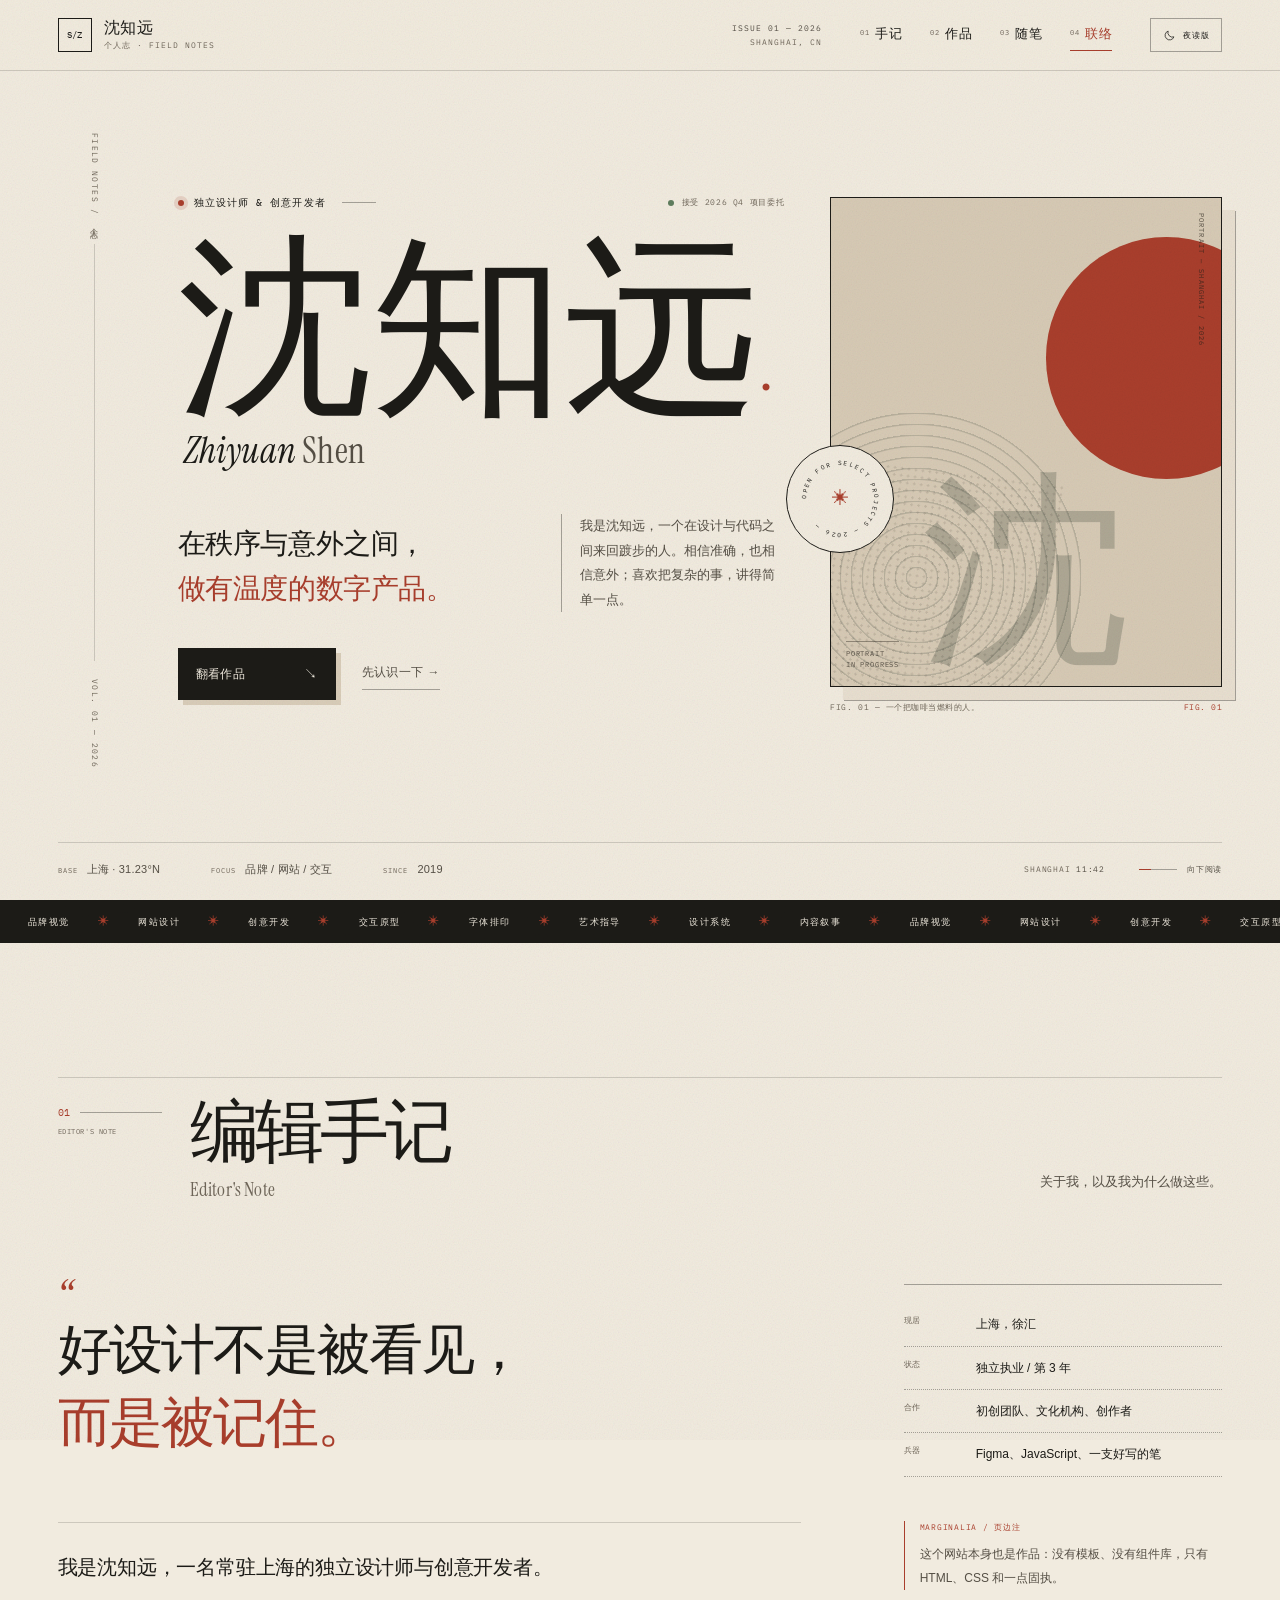
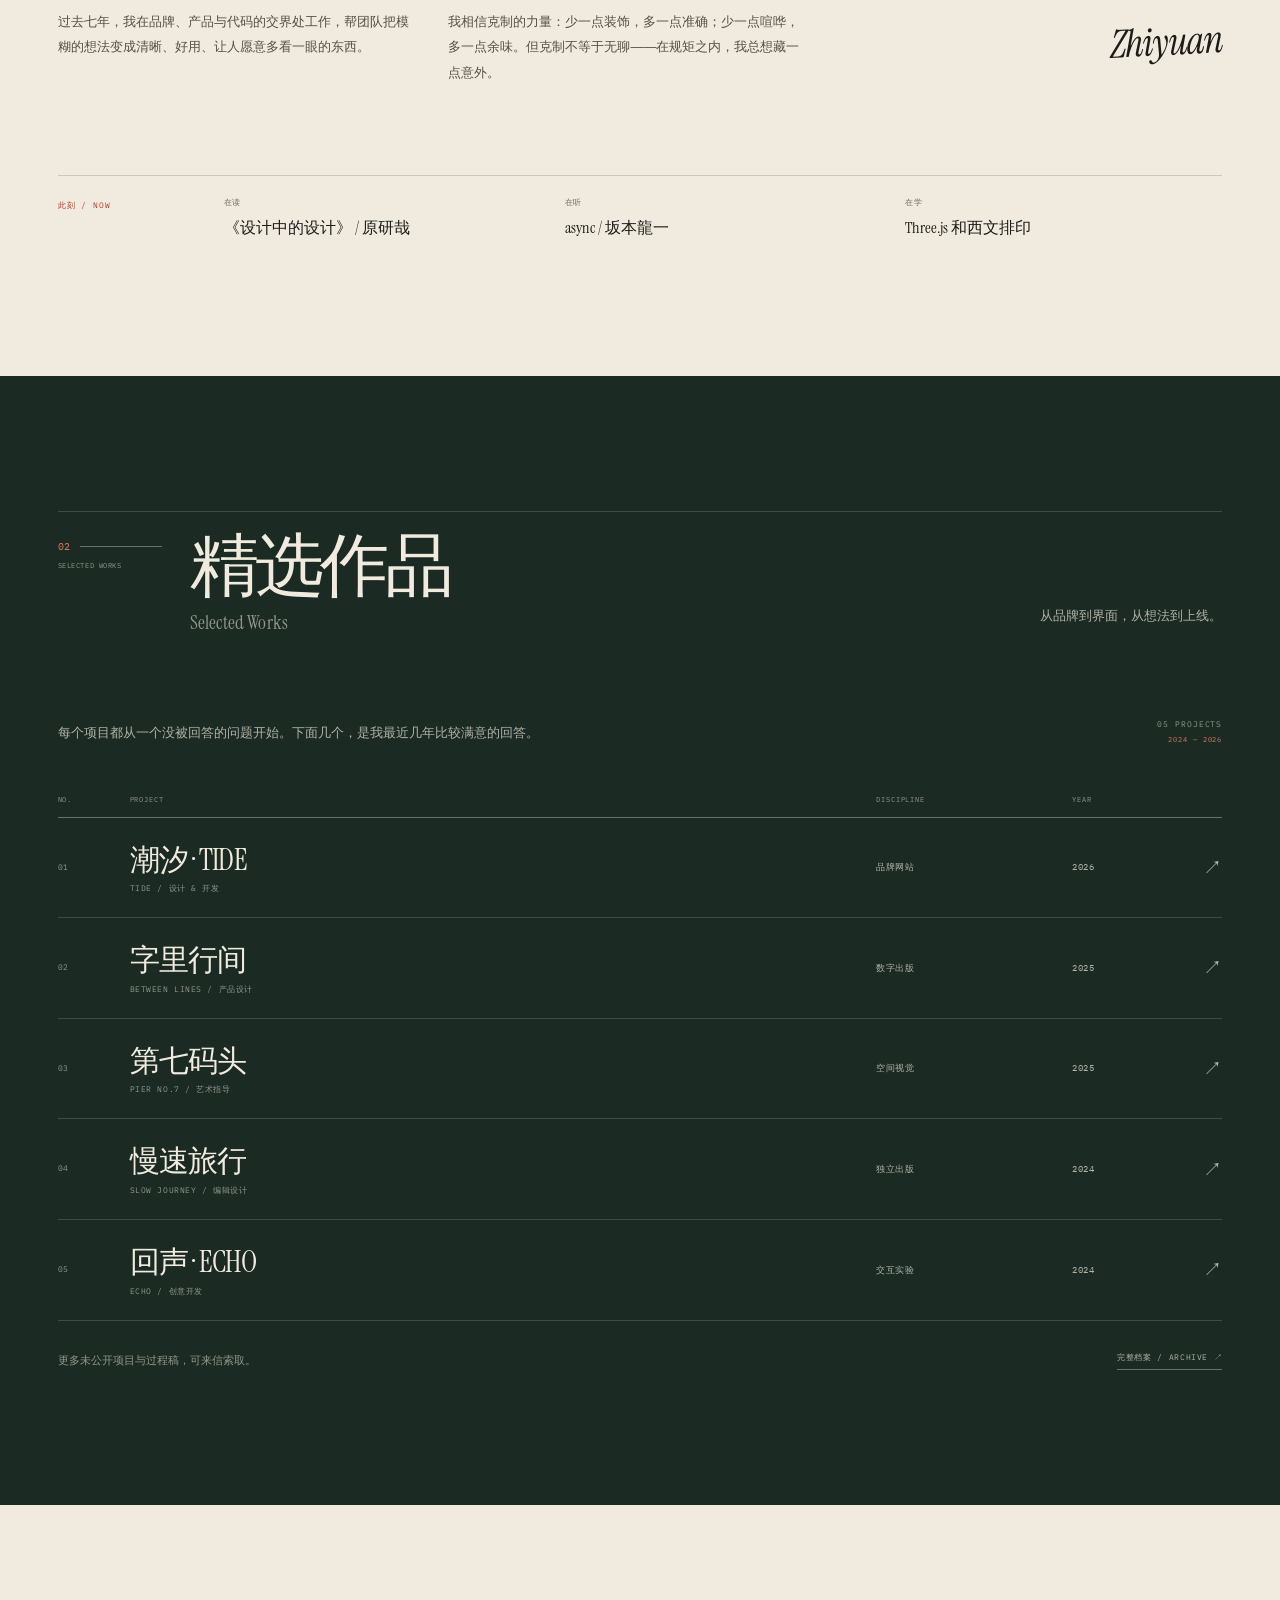
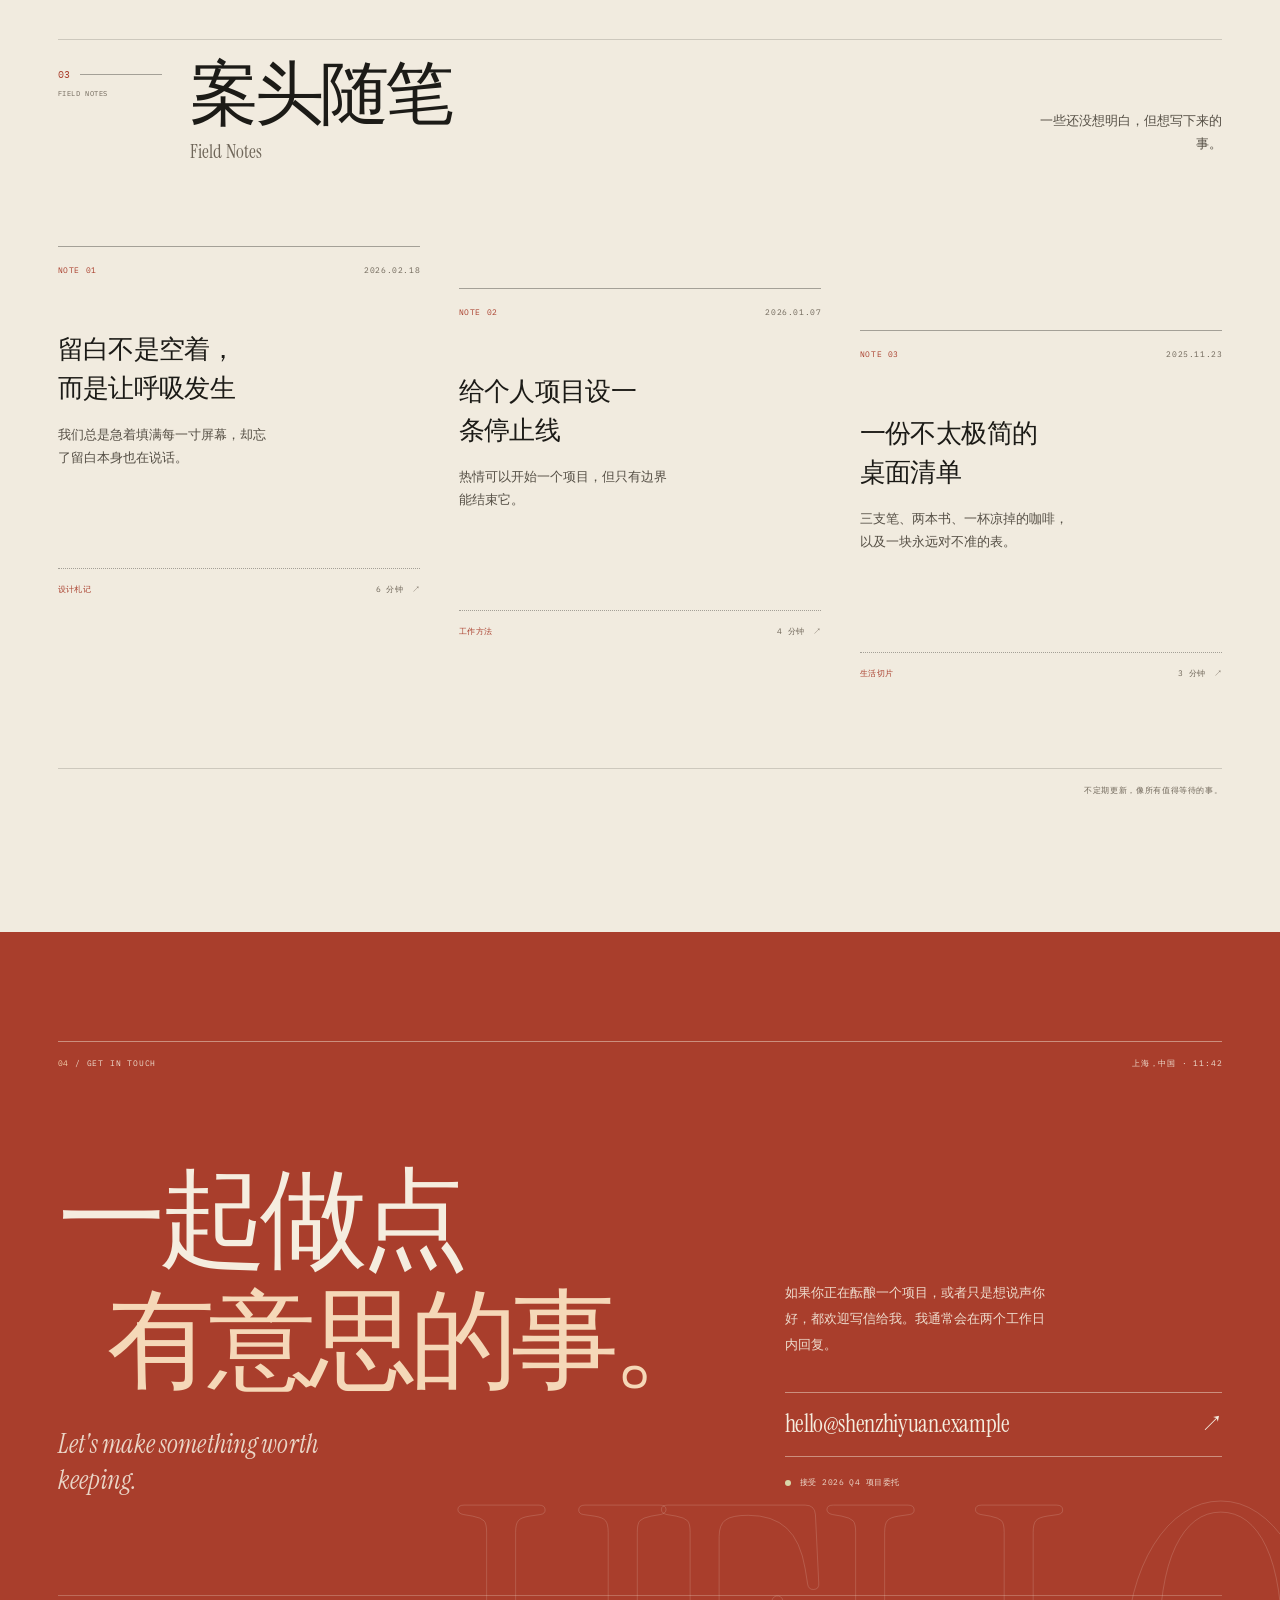
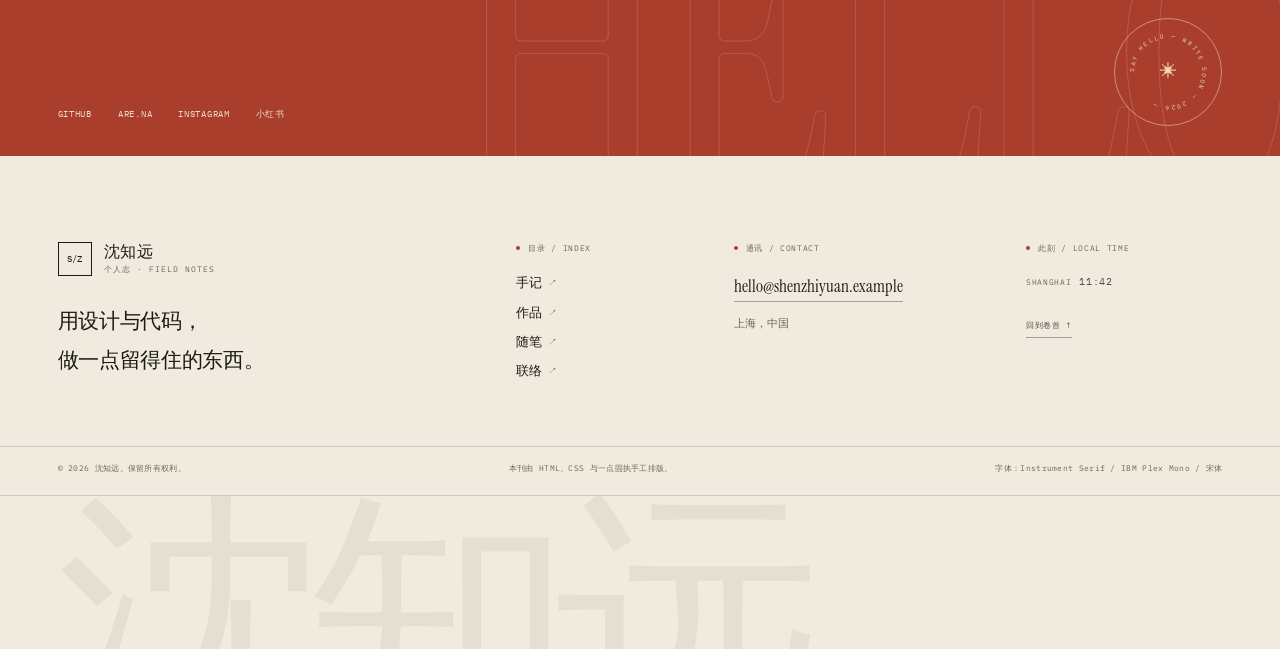
==== index.html @ a4c08eff "fronted-design" ====
<!DOCTYPE html>
<html lang="zh-CN">
<head>
  <meta charset="UTF-8">
  <meta name="viewport" content="width=device-width, initial-scale=1.0">
  <title>沈知远 · 个人主页</title>
  <meta name="description" content="沈知远的个人主页：在设计与代码之间，做有温度的数字产品。">
  <meta name="theme-color" content="#f1ebdf">
  <meta property="og:title" content="沈知远 · 个人主页">
  <meta property="og:description" content="在秩序与意外之间，做有温度的数字产品。">
  <meta property="og:type" content="website">

  <link rel="icon" type="image/svg+xml" href="assets/favicon.svg">
  <link rel="stylesheet" href="assets/fonts.css">
  <link rel="stylesheet" href="assets/styles.css">

  <script>
    // 在样式加载前恢复夜读偏好，避免闪白
    (function () {
      try {
        if (localStorage.getItem("fieldnotes-theme") === "night") {
          document.documentElement.setAttribute("data-theme", "night");
          var meta = document.querySelector('meta[name="theme-color"]');
          if (meta) meta.setAttribute("content", "#151612");
        }
      } catch (error) {}
    })();
  </script>
</head>
<body>
  <a class="skip-link" href="#main">跳到正文</a>
  <div class="grain" aria-hidden="true"></div>

  <header class="masthead" id="masthead"></header>

  <main id="main" tabindex="-1"></main>

  <footer class="site-footer" id="site-footer"></footer>

  <div class="project-preview" id="project-preview" aria-hidden="true"></div>
  <div class="toast" id="toast" role="status" aria-live="polite"></div>

  <noscript>
    <div class="noscript">
      <p>这个页面用一点 JavaScript 来排版。</p>
      <p>请开启 JavaScript 后重新载入，即可阅读。</p>
    </div>
  </noscript>

  <script src="content.js" defer></script>
  <script src="app.js" defer></script>
</body>
</html>
---- assets/fonts.css ----
/* ============================================================
   字体（base64 内嵌，保证双击 index.html 也能正确显示）
   原始字体文件与许可证见 assets/fonts/
   ============================================================ */

@font-face {
  font-family: "Instrument Serif";
  src: url("[data-uri]") format("woff2");
  font-weight: 400;
  font-style: normal;
  font-display: swap;
}

@font-face {
  font-family: "Instrument Serif";
  src: url("[data-uri]") format("woff2");
  font-weight: 400;
  font-style: italic;
  font-display: swap;
}

@font-face {
  font-family: "IBM Plex Mono";
  src: url("[data-uri]") format("woff2");
  font-weight: 400;
  font-style: normal;
  font-display: swap;
}
---- assets/styles.css ----
/* ============================================================
   个人主页 · 视觉与版式
   编辑杂志风 / 暖纸色 / 宋体大字 / 砖红与墨绿
   ============================================================ */

/* 字体通过 assets/fonts.css 以内嵌方式加载，见该文件顶部说明 */

/* ---------- 变量 ---------- */

:root {
  --paper: #f1ebdf;
  --paper-2: #e8dfd0;
  --paper-3: #d9cdb9;
  --ink: #1c1b17;
  --ink-soft: #554f45;
  --muted: #6f6659;
  --red: #a93e2c;
  --red-deep: #8a3022;
  --green: #21352c;
  --work-bg: #1b2b23;
  --work-ink: #f1ebdf;
  --contact-bg: #a93e2c;
  --contact-ink: #f5eddf;
  --line: rgba(28, 27, 23, 0.17);
  --line-strong: rgba(28, 27, 23, 0.36);

  --font-serif: "Songti SC", "Noto Serif CJK SC", "Source Han Serif SC",
    "STSong", "SimSun", "Instrument Serif", serif;
  --font-latin: "Instrument Serif", "Iowan Old Style", "Palatino Linotype",
    "Book Antiqua", Georgia, serif;
  --font-body: "PingFang SC", "Hiragino Sans GB", "Noto Sans CJK SC",
    "Source Han Sans SC", "Microsoft YaHei", sans-serif;
  --font-mono: "IBM Plex Mono", "SFMono-Regular", "Cascadia Mono", Consolas,
    "Liberation Mono", monospace;

  --gutter: clamp(20px, 4.5vw, 72px);
  --header-h: 77px;
  --section-y: clamp(80px, 10.5vw, 156px);
  --ease: cubic-bezier(0.22, 1, 0.36, 1);
}

[data-theme="night"] {
  color-scheme: dark;
  --paper: #151612;
  --paper-2: #1e1f19;
  --paper-3: #2c2d24;
  --ink: #eee6d7;
  --ink-soft: #c0b7a6;
  --muted: #918777;
  --red: #d05a42;
  --red-deep: #b94a34;
  --green: #16291f;
  --work-bg: #0e1813;
  --work-ink: #eee6d7;
  --contact-bg: #72291f;
  --contact-ink: #f5eddf;
  --line: rgba(238, 230, 215, 0.17);
  --line-strong: rgba(238, 230, 215, 0.35);
}

/* ---------- 基础 ---------- */

*,
*::before,
*::after {
  box-sizing: border-box;
}

html {
  background: var(--paper);
  scroll-behavior: smooth;
  scrollbar-width: thin;
  scrollbar-color: var(--muted) var(--paper);
  transition: background-color 0.55s var(--ease);
}

body {
  margin: 0;
  background: var(--paper);
  color: var(--ink);
  font-family: var(--font-body);
  font-size: 16px;
  line-height: 1.7;
  -webkit-font-smoothing: antialiased;
  -moz-osx-font-smoothing: grayscale;
  text-rendering: optimizeLegibility;
  overflow-x: hidden;
  transition: background-color 0.55s var(--ease), color 0.55s var(--ease);
}

::selection {
  background: var(--red);
  color: var(--paper);
}

a {
  color: inherit;
  text-decoration: none;
}

button {
  font: inherit;
  color: inherit;
}

img {
  display: block;
  max-width: 100%;
}

figure,
blockquote,
dl,
dd {
  margin: 0;
}

ul {
  margin: 0;
  padding: 0;
  list-style: none;
}

:focus-visible {
  outline: 2px solid var(--red);
  outline-offset: 4px;
}

main:focus,
main:focus-visible {
  outline: none;
}

.sr-only {
  position: absolute;
  width: 1px;
  height: 1px;
  padding: 0;
  margin: -1px;
  overflow: hidden;
  clip: rect(0, 0, 0, 0);
  white-space: nowrap;
  border: 0;
}

.skip-link {
  position: fixed;
  top: 14px;
  left: 14px;
  z-index: 200;
  padding: 10px 16px;
  background: var(--ink);
  color: var(--paper);
  font-family: var(--font-mono);
  font-size: 10px;
  letter-spacing: 0.08em;
  transform: translateY(-160%);
  transition: transform 0.25s var(--ease);
}

.skip-link:focus {
  transform: translateY(0);
}

/* ---------- 纸张质感 ---------- */

.grain {
  position: fixed;
  inset: -60%;
  z-index: 999;
  width: 220%;
  height: 220%;
  pointer-events: none;
  opacity: 0.2;
  background-image: url("data:image/svg+xml,%3Csvg viewBox='0 0 180 180' xmlns='http://www.w3.org/2000/svg'%3E%3Cfilter id='noise'%3E%3CfeTurbulence type='fractalNoise' baseFrequency='0.82' numOctaves='4' stitchTiles='stitch'/%3E%3C/filter%3E%3Crect width='100%25' height='100%25' filter='url(%23noise)' opacity='0.55'/%3E%3C/svg%3E");
  background-size: 190px 190px;
  mix-blend-mode: multiply;
  animation: grain 9s steps(8) infinite;
}

[data-theme="night"] .grain {
  mix-blend-mode: screen;
  opacity: 0.11;
}

@keyframes grain {
  0% { transform: translate3d(0, 0, 0); }
  20% { transform: translate3d(-2%, 3%, 0); }
  40% { transform: translate3d(3%, -2%, 0); }
  60% { transform: translate3d(-3%, -3%, 0); }
  80% { transform: translate3d(2%, 2%, 0); }
  100% { transform: translate3d(0, 0, 0); }
}

/* ---------- 入场 ---------- */

[data-reveal] {
  opacity: 0;
  transform: translateY(26px);
  transition:
    opacity 1s var(--ease) var(--reveal-delay, 0ms),
    transform 1s var(--ease) var(--reveal-delay, 0ms);
}

[data-reveal].is-revealed {
  opacity: 1;
  transform: none;
}

/* ============================================================
   页头
   ============================================================ */

.masthead {
  position: sticky;
  top: 0;
  z-index: 60;
  background: var(--paper);
  border-bottom: 1px solid var(--line);
  transition: background-color 0.55s var(--ease), border-color 0.55s var(--ease);
}

@supports (backdrop-filter: blur(10px)) {
  .masthead {
    background: color-mix(in srgb, var(--paper) 88%, transparent);
    backdrop-filter: blur(16px) saturate(1.05);
  }
}

.masthead-inner {
  position: relative;
  display: grid;
  grid-template-columns: auto 1fr auto auto;
  align-items: center;
  gap: clamp(20px, 3vw, 44px);
  max-width: 1600px;
  margin: 0 auto;
  padding: 18px var(--gutter);
  transition: padding 0.45s var(--ease);
}

.masthead.is-scrolled .masthead-inner {
  padding-top: 11px;
  padding-bottom: 11px;
}

.brand {
  display: inline-flex;
  align-items: center;
  gap: 12px;
  width: fit-content;
}

.brand-mark {
  display: grid;
  place-items: center;
  width: 34px;
  height: 34px;
  border: 1px solid var(--ink);
  color: var(--ink);
  font-family: var(--font-mono);
  font-size: 9px;
  letter-spacing: 0.01em;
  transition:
    background-color 0.3s var(--ease),
    border-color 0.3s var(--ease),
    color 0.3s var(--ease),
    transform 0.3s var(--ease);
}

.brand:hover .brand-mark {
  background: var(--red);
  border-color: var(--red);
  color: var(--paper);
  transform: rotate(-5deg);
}

.brand-copy {
  display: flex;
  flex-direction: column;
  gap: 1px;
}

.brand-name {
  font-family: var(--font-serif);
  font-size: 16px;
  line-height: 1.3;
  letter-spacing: 0.04em;
}

.brand-sub {
  color: var(--muted);
  font-family: var(--font-mono);
  font-size: 7.5px;
  line-height: 1.5;
  letter-spacing: 0.14em;
  text-transform: uppercase;
}

.masthead-issue {
  justify-self: end;
  margin: 0;
  color: var(--ink-soft);
  font-family: var(--font-mono);
  font-size: 8px;
  line-height: 1.8;
  letter-spacing: 0.12em;
  text-align: right;
  text-transform: uppercase;
}

.masthead-issue span {
  color: var(--muted);
}

.site-nav {
  display: flex;
  align-items: center;
  gap: clamp(16px, 2.2vw, 32px);
}

.site-nav a {
  position: relative;
  display: inline-flex;
  align-items: baseline;
  gap: 6px;
  padding: 5px 0;
  font-size: 12.5px;
  letter-spacing: 0.04em;
  white-space: nowrap;
  transition: color 0.3s var(--ease);
}

.site-nav a::after {
  content: "";
  position: absolute;
  right: 0;
  bottom: 0;
  left: 0;
  height: 1px;
  background: var(--red);
  transform: scaleX(0);
  transform-origin: left;
  transition: transform 0.35s var(--ease);
}

.site-nav a:hover,
.site-nav a.is-active {
  color: var(--red);
}

.site-nav a:hover::after,
.site-nav a.is-active::after {
  transform: scaleX(1);
}

.nav-index {
  color: var(--muted);
  font-family: var(--font-mono);
  font-size: 7px;
  letter-spacing: 0.06em;
  transform: translateY(-0.45em);
}

.theme-toggle {
  display: inline-flex;
  align-items: center;
  justify-content: center;
  gap: 7px;
  height: 34px;
  padding: 0 12px;
  border: 1px solid var(--line-strong);
  background: transparent;
  color: var(--ink);
  font-family: var(--font-mono);
  font-size: 8px;
  letter-spacing: 0.08em;
  cursor: pointer;
  transition:
    background-color 0.3s var(--ease),
    border-color 0.3s var(--ease),
    color 0.3s var(--ease);
}

.theme-toggle:hover {
  background: var(--ink);
  border-color: var(--ink);
  color: var(--paper);
}

.theme-toggle[aria-pressed="true"] {
  background: var(--ink);
  border-color: var(--ink);
  color: var(--paper);
}

.theme-icon {
  display: grid;
  place-items: center;
}

.theme-icon svg {
  display: block;
  width: 13px;
  height: 13px;
}

.theme-label {
  line-height: 1;
}

.progress {
  position: absolute;
  right: 0;
  bottom: -1px;
  left: 0;
  height: 1px;
  pointer-events: none;
}

.progress span {
  display: block;
  width: 100%;
  height: 100%;
  background: var(--red);
  transform: scaleX(0);
  transform-origin: left;
  transition: transform 0.1s linear;
}

/* ============================================================
   卷首
   ============================================================ */

.cover {
  position: relative;
  display: grid;
  grid-template-columns: 74px minmax(0, 1fr) minmax(320px, 392px);
  grid-template-rows: 1fr auto;
  column-gap: clamp(24px, 3.6vw, 56px);
  max-width: 1600px;
  min-height: calc(100svh - var(--header-h));
  margin: 0 auto;
  padding: clamp(34px, 4.6vw, 58px) var(--gutter) 0;
}

.cover-rail {
  display: flex;
  flex-direction: column;
  grid-row: 1;
  align-items: center;
  justify-content: space-between;
  padding: 4px 0 16px;
  color: var(--muted);
  font-family: var(--font-mono);
  font-size: 7.5px;
  letter-spacing: 0.18em;
  text-transform: uppercase;
}

.cover-rail > span:not(.rail-line) {
  writing-mode: vertical-rl;
  text-orientation: mixed;
}

.rail-line {
  flex: 1;
  width: 1px;
  margin: 18px 0;
  background: var(--line);
}

.cover-main {
  display: flex;
  flex-direction: column;
  align-self: center;
  padding: 16px 0 34px;
}

.cover-kicker {
  display: flex;
  flex-wrap: wrap;
  align-items: center;
  gap: 12px 16px;
  color: var(--ink-soft);
  font-family: var(--font-mono);
  font-size: 9px;
  letter-spacing: 0.12em;
  text-transform: uppercase;
}

.eyebrow {
  display: inline-flex;
  align-items: center;
  gap: 10px;
  color: var(--ink);
  font-size: 9.5px;
}

.eyebrow-dot {
  width: 6px;
  height: 6px;
  border-radius: 50%;
  background: var(--red);
  box-shadow: 0 0 0 4px color-mix(in srgb, var(--red) 15%, transparent);
}

.kicker-divider {
  width: 34px;
  height: 1px;
  background: var(--line-strong);
}

.availability-inline {
  display: inline-flex;
  align-items: center;
  gap: 8px;
  margin-left: auto;
  color: var(--muted);
  font-size: 8px;
  letter-spacing: 0.08em;
}

.status-dot {
  width: 6px;
  height: 6px;
  flex: none;
  border-radius: 50%;
  background: #5f7d5e;
  animation: pulseDot 2.8s ease-in-out infinite;
}

[data-theme="night"] .status-dot {
  background: #8aa47f;
}

@keyframes pulseDot {
  0%, 100% { box-shadow: 0 0 0 0 rgba(95, 125, 94, 0.35); }
  50% { box-shadow: 0 0 0 5px rgba(95, 125, 94, 0); }
}

.cover-title {
  margin: clamp(25px, 4vh, 44px) 0 0;
  font-family: var(--font-serif);
  font-weight: 400;
  line-height: 0.82;
  letter-spacing: -0.075em;
}

.title-cn {
  position: relative;
  display: block;
  font-size: clamp(5.1rem, 15.2vw, 15.5rem);
  line-height: 0.84;
  white-space: nowrap;
}

.name-long .title-cn {
  font-size: clamp(4.2rem, 12.2vw, 12.5rem);
}

.name-xlong .title-cn {
  font-size: clamp(3.4rem, 9.6vw, 10rem);
}

.title-dot {
  display: inline-block;
  margin-left: 0.02em;
  color: var(--red);
  font-size: 0.34em;
  letter-spacing: 0;
  transform: translateY(-0.08em);
}

.title-en {
  display: block;
  margin-top: 0.6em;
  padding-left: 0.17em;
  color: var(--ink-soft);
  font-family: var(--font-latin);
  font-size: clamp(1.25rem, 2.8vw, 2.5rem);
  line-height: 1.1;
  letter-spacing: 0.005em;
  white-space: nowrap;
}

.title-en em {
  color: var(--ink);
  font-style: italic;
}

.cover-deck-row {
  display: grid;
  grid-template-columns: minmax(0, 1.05fr) minmax(190px, 0.7fr);
  gap: clamp(22px, 3.8vw, 54px);
  align-items: end;
  max-width: 940px;
  margin-top: clamp(32px, 4.8vh, 50px);
}

.cover-deck {
  margin: 0;
  font-family: var(--font-serif);
  font-size: clamp(1.5rem, 2.2vw, 2.05rem);
  font-weight: 400;
  line-height: 1.62;
  letter-spacing: -0.015em;
  text-wrap: balance;
}

.cover-deck em {
  color: var(--red);
  font-style: normal;
}

.cover-intro {
  max-width: 33ch;
  margin: 0;
  padding-left: 18px;
  border-left: 1px solid var(--line-strong);
  color: var(--ink-soft);
  font-size: 12.5px;
  line-height: 1.95;
}

.cover-actions {
  display: flex;
  flex-wrap: wrap;
  align-items: center;
  gap: 18px 26px;
  margin-top: clamp(26px, 4vh, 38px);
}

.button {
  display: inline-flex;
  align-items: center;
  font-size: 12px;
  letter-spacing: 0.03em;
}

.button--solid {
  justify-content: space-between;
  gap: 30px;
  min-width: 158px;
  padding: 14px 17px;
  border: 1px solid var(--ink);
  background: var(--ink);
  color: var(--paper);
  box-shadow: 5px 5px 0 var(--paper-3);
  transition:
    background-color 0.3s var(--ease),
    border-color 0.3s var(--ease),
    box-shadow 0.3s var(--ease),
    transform 0.3s var(--ease);
}

.button--solid .button-arrow {
  font-size: 13px;
  transition: transform 0.3s var(--ease);
}

.button--solid:hover {
  border-color: var(--red);
  background: var(--red);
  box-shadow: 2px 2px 0 var(--paper-3);
  transform: translate(2px, 2px);
}

.button--solid:hover .button-arrow {
  transform: translateY(2px);
}

.button--text {
  gap: 4px;
  padding: 4px 0 6px;
  border-bottom: 1px solid var(--line-strong);
  color: var(--ink-soft);
  transition: color 0.3s var(--ease), border-color 0.3s var(--ease);
}

.button--text:hover {
  border-color: var(--red);
  color: var(--red);
}

/* 卷首肖像 */

.cover-plate {
  position: relative;
  align-self: center;
  padding-top: 6px;
  z-index: 1;
}

.plate-tilt {
  perspective: 1100px;
}

.plate-frame {
  position: relative;
  aspect-ratio: 4 / 5;
  overflow: hidden;
  border: 1px solid var(--ink);
  background: var(--paper-2);
  box-shadow:
    13px 13px 0 var(--paper-2),
    14px 14px 0 var(--line-strong);
  transition: transform 0.55s var(--ease);
  transform: perspective(1100px) rotateX(0deg) rotateY(0deg);
}

.plate-art {
  position: absolute;
  inset: 0;
  overflow: hidden;
  background: #d7cab5;
}

.plate-sun {
  position: absolute;
  top: 8%;
  right: -17%;
  width: 62%;
  aspect-ratio: 1;
  border-radius: 50%;
  background: #a93e2c;
}

.plate-rings {
  position: absolute;
  bottom: -13%;
  left: -22%;
  width: 88%;
  aspect-ratio: 1;
  border-radius: 50%;
  background: repeating-radial-gradient(
    circle at 50% 50%,
    transparent 0 9px,
    rgba(31, 49, 39, 0.52) 10px 11px
  );
  mix-blend-mode: multiply;
  opacity: 0.3;
}

.plate-halftone {
  position: absolute;
  bottom: -8%;
  left: -10%;
  z-index: 3;
  width: 66%;
  aspect-ratio: 1;
  background-image: radial-gradient(circle, rgba(30, 28, 22, 0.62) 1px, transparent 1.2px);
  background-size: 7px 7px;
  opacity: 0.18;
  transform: rotate(7deg);
  mix-blend-mode: multiply;
}

.plate-glyph {
  position: absolute;
  bottom: 2%;
  left: 50%;
  z-index: 4;
  color: #21352c;
  font-family: var(--font-serif);
  font-size: clamp(8rem, 34vw, 13rem);
  line-height: 1;
  letter-spacing: 0;
  opacity: 0.22;
  mix-blend-mode: multiply;
  transform: translateX(-50%);
  user-select: none;
}

.plate-vertical {
  position: absolute;
  top: 15px;
  right: 14px;
  z-index: 3;
  color: rgba(36, 32, 24, 0.72);
  font-family: var(--font-mono);
  font-size: 7px;
  letter-spacing: 0.16em;
  text-transform: uppercase;
  writing-mode: vertical-rl;
}

.plate-stamp {
  position: absolute;
  bottom: 15px;
  left: 15px;
  z-index: 3;
  padding-top: 6px;
  border-top: 1px solid rgba(36, 32, 24, 0.4);
  color: rgba(36, 32, 24, 0.7);
  font-family: var(--font-mono);
  font-size: 6.8px;
  line-height: 1.7;
  letter-spacing: 0.12em;
}

.plate-image {
  position: absolute;
  inset: 0;
  width: 100%;
  height: 100%;
  object-fit: cover;
  filter: saturate(0.82) contrast(1.02);
}

.plate-caption {
  display: flex;
  justify-content: space-between;
  gap: 14px;
  margin-top: 14px;
  color: var(--muted);
  font-family: var(--font-mono);
  font-size: 7.5px;
  line-height: 1.7;
  letter-spacing: 0.07em;
}

.plate-caption span:last-child {
  flex: none;
  color: var(--red);
}

/* 印章 */

.seal {
  position: absolute;
  z-index: 5;
  display: grid;
  place-items: center;
  width: 108px;
  aspect-ratio: 1;
  border: 1px solid var(--ink);
  border-radius: 50%;
  background: var(--paper);
  color: var(--ink);
}

.seal--cover {
  top: 58%;
  left: -44px;
  bottom: auto;
  transform: translateY(-50%);
}

.seal-svg {
  position: absolute;
  inset: 7px;
  width: calc(100% - 14px);
  height: calc(100% - 14px);
  animation: sealSpin 24s linear infinite;
}

.seal text {
  fill: currentColor;
  font-family: var(--font-mono);
  font-size: 8px;
  letter-spacing: 2.1px;
}

.seal-star {
  color: var(--red);
  font-size: 17px;
  line-height: 1;
}

@keyframes sealSpin {
  to { transform: rotate(360deg); }
}

/* 卷首页脚 */

.cover-foot {
  display: flex;
  grid-column: 1 / -1;
  grid-row: 2;
  align-items: center;
  justify-content: space-between;
  gap: 28px;
  margin-top: clamp(44px, 6.5vh, 76px);
  padding: 17px 0 21px;
  border-top: 1px solid var(--line);
}

.cover-facts {
  display: flex;
  flex-wrap: wrap;
  gap: 14px clamp(22px, 4vw, 58px);
}

.cover-facts div {
  display: flex;
  align-items: baseline;
  gap: 9px;
}

.cover-facts dt {
  color: var(--muted);
  font-family: var(--font-mono);
  font-size: 7px;
  letter-spacing: 0.14em;
}

.cover-facts dd {
  margin: 0;
  color: var(--ink-soft);
  font-size: 11px;
  letter-spacing: 0.02em;
}

.cover-foot-right {
  display: flex;
  flex: none;
  align-items: center;
  gap: clamp(18px, 3vw, 34px);
}

.cover-clock {
  color: var(--muted);
  font-family: var(--font-mono);
  font-size: 7.5px;
  letter-spacing: 0.1em;
  white-space: nowrap;
}

.cover-clock time {
  color: var(--ink-soft);
  font-variant-numeric: tabular-nums;
}

.scroll-cue {
  display: inline-flex;
  align-items: center;
  gap: 10px;
  color: var(--ink-soft);
  font-family: var(--font-mono);
  font-size: 7.5px;
  letter-spacing: 0.12em;
  text-transform: uppercase;
  transition: color 0.3s var(--ease);
}

.scroll-cue:hover {
  color: var(--red);
}

.scroll-line {
  position: relative;
  display: block;
  width: 38px;
  height: 1px;
  overflow: hidden;
  background: var(--line-strong);
}

.scroll-line::after {
  content: "";
  position: absolute;
  top: 0;
  left: 0;
  width: 12px;
  height: 1px;
  background: var(--red);
  animation: scrollLine 2.6s var(--ease) infinite;
}

@keyframes scrollLine {
  0% { transform: translateX(-120%); }
  55%, 100% { transform: translateX(330%); }
}

/* ============================================================
   滚动条幅
   ============================================================ */

.ticker {
  overflow: hidden;
  background: var(--ink);
  color: var(--paper);
  transition: background-color 0.55s var(--ease), color 0.55s var(--ease);
}

.ticker-track {
  display: flex;
  width: max-content;
  animation: tickerMove 42s linear infinite;
}

.ticker:hover .ticker-track {
  animation-play-state: paused;
}

.ticker-item {
  display: inline-flex;
  align-items: center;
  gap: 28px;
  padding: 12px 0 12px 28px;
  font-family: var(--font-mono);
  font-size: 9px;
  letter-spacing: 0.16em;
  white-space: nowrap;
  text-transform: uppercase;
}

.ticker-star {
  color: var(--red);
  font-size: 11px;
}

@keyframes tickerMove {
  to { transform: translateX(-50%); }
}

/* ============================================================
   分节通用
   ============================================================ */

.section {
  position: relative;
  padding: var(--section-y) var(--gutter);
  background: var(--paper);
}

.section[id],
.contact[id] {
  scroll-margin-top: calc(var(--header-h) + 10px);
}

.section-inner {
  max-width: 1600px;
  margin: 0 auto;
}

.section-head {
  display: grid;
  grid-template-columns: 104px minmax(0, 1fr) 280px;
  gap: 28px;
  align-items: start;
  margin-bottom: clamp(46px, 6.5vw, 84px);
  padding-top: 17px;
  border-top: 1px solid var(--line);
}

.section-index {
  display: grid;
  grid-template-columns: auto 1fr;
  align-items: center;
  gap: 5px 9px;
  max-width: 104px;
  margin: 0;
  padding-top: 9px;
  color: var(--muted);
  font-family: var(--font-mono);
  font-size: 8px;
  letter-spacing: 0.1em;
  white-space: nowrap;
}

.section-index-no {
  grid-column: 1;
  grid-row: 1;
  color: var(--red);
  font-size: 10px;
}

.section-index-line {
  grid-column: 2;
  grid-row: 1;
  width: 100%;
  height: 1px;
  background: var(--line-strong);
}

.section-index-label {
  grid-column: 1 / -1;
  grid-row: 2;
  font-size: 7px;
  letter-spacing: 0.08em;
}

.section-title {
  margin: 0;
  font-family: var(--font-serif);
  font-size: clamp(2.8rem, 5.4vw, 5.3rem);
  font-weight: 400;
  line-height: 1.06;
  letter-spacing: -0.055em;
}

.section-latin {
  display: block;
  margin-top: 0.55em;
  color: var(--muted);
  font-family: var(--font-latin);
  font-size: 0.27em;
  font-weight: 400;
  line-height: 1.2;
  letter-spacing: 0.01em;
}

.section-sub {
  align-self: end;
  max-width: 28ch;
  margin: 0;
  padding-bottom: 6px;
  justify-self: end;
  color: var(--ink-soft);
  font-size: 12.5px;
  line-height: 1.9;
  text-align: right;
}

/* ============================================================
   编辑手记
   ============================================================ */

.about-grid {
  display: grid;
  grid-template-columns: minmax(0, 1.4fr) minmax(250px, 0.6fr);
  gap: clamp(46px, 8vw, 132px);
  align-items: start;
}

.pullquote {
  position: relative;
  margin: 0;
  font-family: var(--font-serif);
  font-size: clamp(2rem, 4.2vw, 4.1rem);
  font-weight: 400;
  line-height: 1.36;
  letter-spacing: -0.04em;
}

.quote-mark {
  display: block;
  height: 0.52em;
  margin-bottom: 0.1em;
  color: var(--red);
  font-family: var(--font-latin);
  font-size: 0.9em;
  font-style: italic;
  line-height: 0.7;
}

.quote-line {
  display: block;
}

.quote-line--accent {
  color: var(--red);
}

.about-text {
  display: grid;
  grid-template-columns: 1fr 1fr;
  gap: 20px 38px;
  margin-top: clamp(38px, 5vw, 62px);
  padding-top: 26px;
  border-top: 1px solid var(--line);
}

.about-lede {
  grid-column: 1 / -1;
  margin: 0 0 3px;
  font-family: var(--font-serif);
  font-size: clamp(1.15rem, 1.55vw, 1.45rem);
  line-height: 1.85;
  letter-spacing: -0.01em;
}

.about-text p:not(.about-lede) {
  margin: 0;
  color: var(--ink-soft);
  font-size: 13px;
  line-height: 1.95;
}

.about-aside {
  display: flex;
  flex-direction: column;
  gap: clamp(30px, 4vw, 44px);
  padding-top: 18px;
  border-top: 1px solid var(--line-strong);
}

.fact {
  display: grid;
  grid-template-columns: 58px minmax(0, 1fr);
  gap: 14px;
  padding: 11px 0;
  border-bottom: 1px dotted var(--line-strong);
}

.fact dt {
  color: var(--muted);
  font-family: var(--font-mono);
  font-size: 8px;
  letter-spacing: 0.08em;
}

.fact dd {
  margin: 0;
  font-size: 12px;
  line-height: 1.7;
}

.marginalia {
  padding-left: 15px;
  border-left: 1px solid var(--red);
}

.marginalia-label {
  margin: 0 0 10px;
  color: var(--red);
  font-family: var(--font-mono);
  font-size: 7.5px;
  letter-spacing: 0.1em;
  text-transform: uppercase;
}

.marginalia-text {
  margin: 0;
  color: var(--ink-soft);
  font-size: 12px;
  line-height: 1.95;
}

.signature {
  align-self: flex-end;
  margin: -8px 0 0;
  color: var(--ink);
  font-family: var(--font-latin);
  font-size: clamp(2.2rem, 3vw, 2.9rem);
  font-style: italic;
  line-height: 1;
  letter-spacing: -0.02em;
  transform: rotate(-3deg);
  transform-origin: left center;
}

.now-strip {
  display: grid;
  grid-template-columns: 132px minmax(0, 1fr);
  gap: 34px;
  margin-top: clamp(54px, 7vw, 92px);
  padding-top: 20px;
  border-top: 1px solid var(--line);
}

.now-label {
  margin: 0;
  padding-top: 3px;
  color: var(--red);
  font-family: var(--font-mono);
  font-size: 8px;
  letter-spacing: 0.12em;
  text-transform: uppercase;
}

.now-items {
  display: grid;
  grid-template-columns: repeat(3, minmax(0, 1fr));
  gap: 24px;
}

.now-item span {
  display: block;
  margin-bottom: 7px;
  color: var(--muted);
  font-family: var(--font-mono);
  font-size: 7.5px;
  letter-spacing: 0.1em;
}

.now-item p {
  margin: 0;
  font-family: var(--font-serif);
  font-size: clamp(1rem, 1.25vw, 1.18rem);
  line-height: 1.65;
}

/* ============================================================
   精选作品（深色）
   ============================================================ */

.section--work {
  --paper: var(--work-bg);
  --paper-2: #24352c;
  --paper-3: #2c4035;
  --ink: var(--work-ink);
  --ink-soft: rgba(241, 235, 223, 0.7);
  --muted: rgba(241, 235, 223, 0.56);
  --red: #d9785e;
  --line: rgba(241, 235, 223, 0.17);
  --line-strong: rgba(241, 235, 223, 0.36);
  background: var(--work-bg);
  color: var(--work-ink);
}

[data-theme="night"] .section--work {
  --paper-2: #17251d;
  --paper-3: #1d2e24;
  --ink-soft: rgba(238, 230, 215, 0.7);
  --muted: rgba(238, 230, 215, 0.56);
  --line: rgba(238, 230, 215, 0.16);
  --line-strong: rgba(238, 230, 215, 0.34);
}

.work-intro-row {
  display: flex;
  align-items: flex-end;
  justify-content: space-between;
  gap: 40px;
  margin: 0 0 clamp(32px, 4vw, 48px);
}

.work-intro {
  max-width: 520px;
  margin: 0;
  color: var(--ink-soft);
  font-size: 13px;
  line-height: 1.95;
}

.work-count {
  flex: none;
  margin: 0;
  color: var(--muted);
  font-family: var(--font-mono);
  font-size: 8px;
  line-height: 1.6;
  letter-spacing: 0.12em;
  text-align: right;
}

.work-count span {
  display: block;
  margin-top: 4px;
  color: var(--red);
  font-size: 7px;
}

.work-table-head {
  display: grid;
  grid-template-columns: 56px minmax(0, 1fr) 180px 90px 44px;
  gap: 16px;
  padding: 0 0 11px;
  border-bottom: 1px solid var(--line-strong);
  color: var(--muted);
  font-family: var(--font-mono);
  font-size: 7px;
  letter-spacing: 0.12em;
  text-transform: uppercase;
}

.project-list {
  position: relative;
}

.project-row {
  position: relative;
  display: grid;
  grid-template-columns: 56px minmax(0, 1fr) 180px 90px 44px;
  gap: 16px;
  align-items: center;
  padding: 23px 0;
  border-bottom: 1px solid var(--line);
  transition:
    color 0.35s var(--ease),
    padding-left 0.35s var(--ease);
}

.project-row::before {
  content: "";
  position: absolute;
  top: 50%;
  left: -17px;
  width: 6px;
  height: 6px;
  border-radius: 50%;
  background: var(--red);
  opacity: 0;
  transform: translateY(-50%) scale(0);
  transition: opacity 0.3s var(--ease), transform 0.3s var(--ease);
}

.project-row:hover,
.project-row.is-hovered {
  padding-left: 15px;
  color: var(--red);
}

.project-row:hover::before,
.project-row.is-hovered::before {
  opacity: 1;
  transform: translateY(-50%) scale(1);
}

.project-no {
  color: var(--muted);
  font-family: var(--font-mono);
  font-size: 8px;
  letter-spacing: 0.06em;
  transition: color 0.3s var(--ease);
}

.project-row:hover .project-no,
.project-row.is-hovered .project-no {
  color: var(--red);
}

.project-main {
  display: flex;
  flex-direction: column;
  gap: 4px;
  min-width: 0;
}

.project-title {
  font-family: var(--font-serif);
  font-size: clamp(1.35rem, 2.35vw, 2.05rem);
  font-weight: 400;
  line-height: 1.25;
  letter-spacing: -0.025em;
}

.project-en {
  overflow: hidden;
  color: var(--muted);
  font-family: var(--font-mono);
  font-size: 8px;
  line-height: 1.5;
  letter-spacing: 0.07em;
  text-overflow: ellipsis;
  text-transform: uppercase;
  white-space: nowrap;
}

.project-meta-mobile,
.project-summary {
  display: none;
}

.project-cat,
.project-year {
  color: var(--ink-soft);
  font-family: var(--font-mono);
  font-size: 8.5px;
  letter-spacing: 0.05em;
}

.project-arrow {
  justify-self: end;
  color: var(--ink-soft);
  font-family: var(--font-latin);
  font-size: 19px;
  line-height: 1;
  transition: color 0.3s var(--ease), transform 0.35s var(--ease);
}

.project-row:hover .project-arrow,
.project-row.is-hovered .project-arrow {
  color: var(--red);
  transform: translate(4px, -4px);
}

.work-foot {
  display: flex;
  align-items: center;
  justify-content: space-between;
  gap: 28px;
  margin-top: 30px;
}

.work-foot-note {
  margin: 0;
  color: var(--muted);
  font-size: 11px;
  line-height: 1.8;
}

.text-link {
  flex: none;
  padding-bottom: 4px;
  border-bottom: 1px solid var(--line-strong);
  color: var(--ink-soft);
  font-family: var(--font-mono);
  font-size: 8px;
  letter-spacing: 0.08em;
  text-transform: uppercase;
  transition: color 0.3s var(--ease), border-color 0.3s var(--ease);
}

.text-link:hover {
  border-color: var(--red);
  color: var(--red);
}

/* 跟随指针的作品预览 */

.project-preview {
  position: fixed;
  top: 0;
  left: 0;
  z-index: 90;
  width: 292px;
  pointer-events: none;
  opacity: 0;
  transition: opacity 0.22s var(--ease);
  will-change: transform;
}

.project-preview.is-visible {
  opacity: 1;
}

.preview-card {
  overflow: hidden;
  border: 1px solid var(--ink);
  background: var(--paper);
  color: var(--ink);
  box-shadow: 15px 15px 0 rgba(20, 20, 16, 0.22);
}

.preview-art {
  position: relative;
  display: flex;
  flex-direction: column;
  justify-content: space-between;
  aspect-ratio: 4 / 5;
  padding: 16px;
  overflow: hidden;
  background: var(--p-bg);
  color: var(--p-ink);
}

.preview-kicker {
  position: relative;
  z-index: 3;
  font-family: var(--font-mono);
  font-size: 7px;
  letter-spacing: 0.13em;
  text-transform: uppercase;
}

.preview-word {
  position: relative;
  z-index: 3;
  max-width: 90%;
  margin-top: auto;
  font-family: var(--font-latin);
  font-size: 3.3rem;
  line-height: 0.82;
  letter-spacing: -0.045em;
  text-wrap: balance;
}

.preview-disc {
  position: absolute;
  top: 14%;
  right: -14%;
  width: 62%;
  aspect-ratio: 1;
  border-radius: 50%;
  background: var(--p-accent);
  opacity: 0.92;
}

.preview-art::before {
  content: "";
  position: absolute;
  top: 36%;
  left: -20%;
  width: 72%;
  aspect-ratio: 1;
  border: 1px solid var(--p-ink);
  border-radius: 50%;
  opacity: 0.32;
}

.preview-art::after {
  content: "";
  position: absolute;
  inset: 0;
  background-image: radial-gradient(circle at 1px 1px, var(--p-ink) 1px, transparent 1.1px);
  background-size: 7px 7px;
  opacity: 0.12;
  mix-blend-mode: multiply;
}

.pattern-1 .preview-disc {
  top: auto;
  right: auto;
  bottom: 12%;
  left: -15%;
  width: 68%;
}

.pattern-1.preview-art::before {
  top: 13%;
  right: -18%;
  left: auto;
}

.pattern-2 .preview-disc {
  top: auto;
  right: 0;
  bottom: 0;
  left: 0;
  width: auto;
  height: 46%;
  border-radius: 0;
  clip-path: polygon(0 24%, 100% 0, 100% 100%, 0 100%);
}

.pattern-2.preview-art::before {
  top: 9%;
  left: auto;
  right: 15%;
  width: 58%;
}

.preview-no {
  position: absolute;
  right: 15px;
  bottom: 14px;
  z-index: 3;
  font-family: var(--font-mono);
  font-size: 8px;
  letter-spacing: 0.08em;
}

.preview-meta {
  display: flex;
  align-items: center;
  justify-content: space-between;
  gap: 12px;
  padding: 10px 12px;
  border-top: 1px solid var(--line);
  background: var(--paper);
  color: var(--ink);
  font-family: var(--font-mono);
  font-size: 8px;
  letter-spacing: 0.04em;
}

.preview-meta span:last-child {
  color: var(--muted);
  font-size: 7px;
  white-space: nowrap;
}

.preview-summary {
  display: -webkit-box;
  margin: 0;
  padding: 0 12px 13px;
  overflow: hidden;
  background: var(--paper);
  color: var(--ink-soft);
  font-family: var(--font-body);
  font-size: 10px;
  line-height: 1.75;
  -webkit-box-orient: vertical;
  -webkit-line-clamp: 3;
}

/* ============================================================
   案头随笔
   ============================================================ */

.notes-grid {
  display: grid;
  grid-template-columns: repeat(3, minmax(0, 1fr));
  gap: clamp(22px, 3vw, 46px);
  align-items: start;
}

.note {
  display: flex;
  flex-direction: column;
  min-height: 350px;
  padding-top: 17px;
  border-top: 1px solid var(--line-strong);
}

.note:nth-child(2) {
  margin-top: 42px;
}

.note:nth-child(3) {
  margin-top: 84px;
}

.note-top {
  display: flex;
  align-items: center;
  justify-content: space-between;
  gap: 16px;
  color: var(--muted);
  font-family: var(--font-mono);
  font-size: 7.5px;
  letter-spacing: 0.08em;
}

.note-no {
  color: var(--red);
}

.note h3 {
  max-width: 16ch;
  margin: 54px 0 15px;
  font-family: var(--font-serif);
  font-size: clamp(1.4rem, 2vw, 1.85rem);
  font-weight: 400;
  line-height: 1.52;
  letter-spacing: -0.025em;
  transition: color 0.35s var(--ease);
}

.note:hover h3 {
  color: var(--red);
}

.note-excerpt {
  max-width: 30ch;
  margin: 0 0 24px;
  color: var(--ink-soft);
  font-size: 12.5px;
  line-height: 1.9;
}

.note-foot {
  display: flex;
  align-items: center;
  justify-content: space-between;
  gap: 16px;
  margin-top: auto;
  padding-top: 14px;
  border-top: 1px dotted var(--line-strong);
  color: var(--muted);
  font-family: var(--font-mono);
  font-size: 7.5px;
  letter-spacing: 0.06em;
}

.note-tag {
  color: var(--red);
}

.note-read span {
  display: inline-block;
  margin-left: 3px;
  transition: transform 0.3s var(--ease);
}

.note:hover .note-read span {
  transform: translate(2px, -2px);
}

.notes-more {
  margin: clamp(56px, 7vw, 88px) 0 0;
  padding-top: 15px;
  border-top: 1px solid var(--line);
  color: var(--muted);
  font-family: var(--font-mono);
  font-size: 8px;
  letter-spacing: 0.08em;
  text-align: right;
}

/* ============================================================
   联络（红色收尾）
   ============================================================ */

.contact {
  position: relative;
  overflow: hidden;
  padding: clamp(64px, 8.5vw, 112px) var(--gutter) 0;
  background: var(--contact-bg);
  color: var(--contact-ink);
  --ink: var(--contact-ink);
  --ink-soft: rgba(245, 237, 223, 0.9);
  --muted: rgba(245, 237, 223, 0.78);
  --red: #f2cfaa;
  --line: rgba(245, 237, 223, 0.26);
  --line-strong: rgba(245, 237, 223, 0.46);
  transition: background-color 0.55s var(--ease);
}

.contact-inner {
  position: relative;
  z-index: 2;
  max-width: 1600px;
  margin: 0 auto;
}

.contact-ghost {
  position: absolute;
  right: -2.4vw;
  bottom: -0.12em;
  z-index: 1;
  color: transparent;
  font-family: var(--font-latin);
  font-size: clamp(13rem, 32vw, 34rem);
  line-height: 0.7;
  letter-spacing: -0.05em;
  white-space: nowrap;
  pointer-events: none;
  user-select: none;
  -webkit-text-stroke: 1px rgba(245, 237, 223, 0.17);
}

.contact-eyebrow {
  display: flex;
  align-items: center;
  justify-content: space-between;
  gap: 24px;
  padding-top: 15px;
  border-top: 1px solid var(--line-strong);
  color: var(--ink-soft);
  font-family: var(--font-mono);
  font-size: 8px;
  letter-spacing: 0.1em;
  text-transform: uppercase;
}

.contact-eyebrow p {
  margin: 0;
}

.contact-eyebrow p:first-child span {
  color: #f2cfaa;
}

.contact-eyebrow time {
  font-variant-numeric: tabular-nums;
}

.contact-grid {
  display: grid;
  grid-template-columns: minmax(0, 1.2fr) minmax(360px, 0.8fr);
  gap: clamp(40px, 5.5vw, 88px);
  align-items: end;
  margin-top: clamp(48px, 7vw, 92px);
}

.contact-title {
  margin: 0;
  font-family: var(--font-serif);
  font-size: clamp(3.1rem, 8.4vw, 8.8rem);
  font-weight: 400;
  line-height: 1.12;
  letter-spacing: -0.065em;
}

.contact-title span {
  display: block;
}

.contact-title-accent {
  color: #f5d8b8;
  padding-left: 0.46em;
}

.contact-latin {
  max-width: 28ch;
  margin: 26px 0 0;
  color: rgba(245, 237, 223, 0.86);
  font-family: var(--font-latin);
  font-size: clamp(1.2rem, 2vw, 1.8rem);
  font-style: italic;
  line-height: 1.4;
  letter-spacing: 0.005em;
}

.contact-body {
  padding-bottom: 9px;
}

.contact-text {
  max-width: 36ch;
  margin: 0;
  color: rgba(245, 237, 223, 0.9);
  font-size: 13px;
  line-height: 2;
}

.contact-email {
  display: flex;
  align-items: center;
  justify-content: space-between;
  gap: 20px;
  margin-top: 34px;
  padding: 17px 0;
  border-top: 1px solid var(--line-strong);
  border-bottom: 1px solid var(--line-strong);
  font-family: var(--font-latin);
  font-size: clamp(1.2rem, 1.9vw, 1.65rem);
  line-height: 1.2;
  letter-spacing: -0.015em;
  transition: color 0.3s var(--ease), padding 0.35s var(--ease);
}

.contact-email:hover {
  padding-right: 7px;
  padding-left: 7px;
  color: #f8e3c9;
}

.contact-email-text {
  overflow-wrap: break-word;
}

.contact-email-arrow {
  flex: none;
  font-size: 0.9em;
  transition: transform 0.35s var(--ease);
}

.contact-email:hover .contact-email-arrow {
  transform: translate(4px, -4px);
}

.availability {
  display: flex;
  align-items: center;
  gap: 9px;
  margin: 19px 0 0;
  color: rgba(245, 237, 223, 0.9);
  font-family: var(--font-mono);
  font-size: 8px;
  letter-spacing: 0.06em;
}

.availability .status-dot {
  background: #d9d7a9;
}

.contact-bottom {
  display: flex;
  align-items: flex-end;
  justify-content: space-between;
  gap: 40px;
  margin-top: clamp(50px, 7.5vw, 100px);
  padding: 22px 0 30px;
  border-top: 1px solid var(--line);
}

.socials {
  display: flex;
  flex-wrap: wrap;
  gap: 10px 26px;
}

.socials a {
  padding-bottom: 3px;
  border-bottom: 1px solid transparent;
  color: rgba(245, 237, 223, 0.9);
  font-family: var(--font-mono);
  font-size: 9px;
  letter-spacing: 0.08em;
  text-transform: uppercase;
  transition: color 0.3s var(--ease), border-color 0.3s var(--ease);
}

.socials a:hover {
  border-color: currentColor;
  color: #f5d8b8;
}

.seal--light {
  position: relative;
  flex: none;
  background: transparent;
  border-color: rgba(245, 237, 223, 0.46);
  color: rgba(245, 237, 223, 0.86);
}

.seal--light .seal-star {
  color: #f5d8b8;
}

/* ============================================================
   页脚
   ============================================================ */

.site-footer {
  position: relative;
  overflow: hidden;
  padding-top: clamp(54px, 7vw, 86px);
  background: var(--paper);
  color: var(--ink);
}

.footer-top {
  display: grid;
  grid-template-columns: minmax(0, 1.35fr) 0.55fr 0.8fr 0.65fr;
  gap: clamp(28px, 4vw, 64px);
  max-width: 1600px;
  margin: 0 auto;
  padding: 0 var(--gutter) clamp(44px, 5.5vw, 64px);
}

.footer-brand .brand {
  margin-bottom: 26px;
}

.footer-statement {
  max-width: 21ch;
  margin: 0;
  font-family: var(--font-serif);
  font-size: clamp(1.15rem, 1.65vw, 1.5rem);
  line-height: 1.85;
  letter-spacing: -0.015em;
}

.footer-label {
  display: flex;
  align-items: center;
  gap: 8px;
  margin: 0 0 19px;
  color: var(--muted);
  font-family: var(--font-mono);
  font-size: 7.5px;
  letter-spacing: 0.09em;
  text-transform: uppercase;
}

.footer-label::before {
  content: "";
  width: 4px;
  height: 4px;
  flex: none;
  border-radius: 50%;
  background: var(--red);
}

.footer-links {
  display: flex;
  flex-direction: column;
  gap: 8px;
}

.footer-links a {
  display: inline-flex;
  align-items: center;
  gap: 6px;
  width: fit-content;
  font-size: 12.5px;
  transition: color 0.3s var(--ease);
}

.footer-links a span {
  color: var(--muted);
  font-size: 9px;
  transition: transform 0.3s var(--ease);
}

.footer-links a:hover {
  color: var(--red);
}

.footer-links a:hover span {
  transform: translate(2px, -2px);
}

.footer-email {
  display: inline-block;
  padding-bottom: 3px;
  border-bottom: 1px solid var(--line-strong);
  font-family: var(--font-latin);
  font-size: 1.05rem;
  line-height: 1.3;
  overflow-wrap: anywhere;
  transition: color 0.3s var(--ease), border-color 0.3s var(--ease);
}

.footer-email:hover {
  border-color: var(--red);
  color: var(--red);
}

.footer-place {
  margin: 13px 0 0;
  color: var(--muted);
  font-size: 10.5px;
}

.footer-clock {
  display: flex;
  align-items: baseline;
  gap: 8px;
  margin: 0 0 5px;
  color: var(--muted);
  font-family: var(--font-mono);
  font-size: 8px;
  letter-spacing: 0.08em;
}

.footer-clock time {
  color: var(--ink-soft);
  font-size: 10px;
  font-variant-numeric: tabular-nums;
}

.back-top {
  margin-top: 24px;
  padding: 0 0 4px;
  border: 0;
  border-bottom: 1px solid var(--line-strong);
  background: transparent;
  color: var(--ink-soft);
  font-family: var(--font-mono);
  font-size: 8px;
  letter-spacing: 0.08em;
  cursor: pointer;
  transition: color 0.3s var(--ease), border-color 0.3s var(--ease);
}

.back-top:hover {
  border-color: var(--red);
  color: var(--red);
}

.footer-bottom {
  display: flex;
  align-items: center;
  justify-content: space-between;
  gap: 24px;
  max-width: 1600px;
  margin: 0 auto;
  padding: 15px var(--gutter) 20px;
  border-top: 1px solid var(--line);
  color: var(--muted);
  font-family: var(--font-mono);
  font-size: 7.5px;
  letter-spacing: 0.04em;
}

.footer-bottom p {
  margin: 0;
}

.footer-bottom p:nth-child(2) {
  text-align: center;
}

.footer-bottom p:last-child {
  text-align: right;
}

.footer-ghost {
  max-width: 1600px;
  height: clamp(82px, 12vw, 176px);
  margin: 0 auto;
  padding: 0 var(--gutter);
  overflow: hidden;
  border-top: 1px solid var(--line);
}

.footer-ghost span {
  display: block;
  color: var(--ink);
  font-family: var(--font-serif);
  font-size: clamp(9rem, 21vw, 21rem);
  line-height: 0.78;
  letter-spacing: -0.08em;
  white-space: nowrap;
  opacity: 0.055;
  transform: translateY(10%);
}

/* ============================================================
   提示
   ============================================================ */

.toast {
  position: fixed;
  bottom: 26px;
  left: 50%;
  z-index: 1200;
  max-width: calc(100vw - 32px);
  padding: 12px 18px;
  border: 1px solid var(--line-strong);
  background: var(--ink);
  color: var(--paper);
  font-family: var(--font-mono);
  font-size: 9px;
  line-height: 1.6;
  letter-spacing: 0.03em;
  text-align: center;
  opacity: 0;
  pointer-events: none;
  transform: translate(-50%, 14px);
  transition: opacity 0.3s var(--ease), transform 0.3s var(--ease);
}

.toast.is-visible {
  opacity: 1;
  transform: translate(-50%, 0);
}

/* ============================================================
   无脚本提示
   ============================================================ */

.noscript {
  position: fixed;
  inset: 0;
  z-index: 2000;
  display: grid;
  align-content: center;
  gap: 8px;
  padding: 32px;
  background: var(--paper);
  color: var(--ink);
  text-align: center;
}

.noscript p {
  margin: 0;
  font-family: var(--font-serif);
  font-size: 1.1rem;
  line-height: 1.8;
}

/* ============================================================
   响应式
   ============================================================ */

@media (max-width: 1240px) {
  .masthead-issue {
    display: none;
  }

  .masthead-inner {
    grid-template-columns: auto 1fr auto;
  }

  .site-nav {
    justify-self: end;
  }

  .cover {
    grid-template-columns: 62px minmax(0, 1fr) minmax(300px, 354px);
  }

  .cover-deck-row {
    grid-template-columns: minmax(0, 1.1fr) minmax(180px, 0.65fr);
  }

  .section-head {
    grid-template-columns: 92px minmax(0, 1fr) 240px;
  }

  .project-row,
  .work-table-head {
    grid-template-columns: 50px minmax(0, 1fr) 150px 72px 36px;
  }

  .footer-top {
    grid-template-columns: minmax(0, 1.2fr) 0.55fr 0.8fr 0.6fr;
  }
}

@media (max-width: 1024px) {
  :root {
    --header-h: 69px;
  }

  .cover {
    grid-template-columns: minmax(0, 1fr) minmax(280px, 326px);
  }

  .cover-rail {
    display: none;
  }

  .cover-main {
    padding-top: 20px;
  }

  .title-cn {
    font-size: clamp(4.8rem, 14.4vw, 9.8rem);
  }

  .cover-deck-row {
    grid-template-columns: 1fr;
    gap: 18px;
    align-items: start;
  }

  .cover-intro {
    max-width: 46ch;
  }

  .cover-foot {
    margin-top: 48px;
  }

  .section-head {
    grid-template-columns: 72px minmax(0, 1fr);
    gap: 20px;
  }

  .section-sub {
    grid-column: 2;
    justify-self: start;
    padding-bottom: 0;
    text-align: left;
  }

  .about-grid {
    grid-template-columns: 1fr;
    gap: 50px;
  }

  .about-aside {
    display: grid;
    grid-template-columns: minmax(0, 1fr) minmax(0, 0.9fr);
    gap: 32px 44px;
    padding-top: 24px;
  }

  .fact-list {
    grid-row: span 2;
  }

  .signature {
    align-self: end;
    justify-self: end;
    margin: 0;
  }

  .notes-grid {
    gap: 26px;
  }

  .note {
    min-height: 330px;
  }

  .note:nth-child(2) {
    margin-top: 30px;
  }

  .note:nth-child(3) {
    margin-top: 60px;
  }

  .contact-grid {
    grid-template-columns: 1fr;
    gap: 42px;
  }

  .contact-body {
    max-width: 500px;
    padding-bottom: 0;
  }

  .contact-bottom {
    margin-top: 60px;
  }

  .footer-top {
    grid-template-columns: 1fr 1fr;
    row-gap: 38px;
  }

  .footer-brand {
    grid-column: 1 / -1;
    display: flex;
    align-items: flex-end;
    justify-content: space-between;
    gap: 40px;
  }

  .footer-brand .brand {
    margin-bottom: 0;
  }

  .footer-statement {
    max-width: 26ch;
    text-align: right;
  }
}

@media (max-width: 860px) {
  :root {
    --header-h: 96px;
  }

  .masthead-inner {
    grid-template-columns: minmax(0, 1fr) auto;
    gap: 10px 16px;
    padding: 12px var(--gutter) 0;
  }

  .masthead.is-scrolled .masthead-inner {
    padding-top: 9px;
    padding-bottom: 0;
  }

  .site-nav {
    grid-column: 1 / -1;
    grid-row: 2;
    justify-self: stretch;
    justify-content: space-between;
    gap: 12px;
    padding: 8px 0 12px;
    overflow-x: auto;
    border-top: 1px solid var(--line);
    scrollbar-width: none;
  }

  .site-nav::-webkit-scrollbar {
    display: none;
  }

  .site-nav a {
    padding: 2px 0;
    font-size: 12px;
  }

  .nav-index {
    display: none;
  }

  .theme-toggle {
    grid-column: 2;
    grid-row: 1;
  }

  .brand {
    grid-column: 1;
    grid-row: 1;
  }

  .cover {
    grid-template-columns: 1fr;
    grid-template-rows: auto auto auto;
    min-height: auto;
    padding-top: 34px;
  }

  .cover-main {
    grid-column: 1;
    grid-row: auto;
    padding: 0;
  }

  .cover-plate {
    grid-column: 1;
    grid-row: auto;
  }

  .cover-foot {
    grid-column: 1;
    grid-row: auto;
  }

  .cover-kicker {
    gap: 9px 13px;
  }

  .availability-inline {
    margin-left: 0;
  }

  .kicker-divider {
    display: none;
  }

  .title-cn {
    font-size: clamp(4.7rem, 18.5vw, 9.2rem);
  }

  .title-en {
    margin-top: 0.62em;
    font-size: clamp(1.2rem, 4.2vw, 1.8rem);
  }

  .cover-deck {
    font-size: clamp(1.45rem, 4.8vw, 2rem);
  }

  .cover-intro {
    padding-top: 14px;
    padding-left: 0;
    border-top: 1px solid var(--line);
    border-left: 0;
  }

  .cover-plate {
    width: min(100%, 370px);
    margin-top: 50px;
    margin-bottom: 48px;
  }

  .cover-foot {
    flex-direction: column;
    align-items: flex-start;
    gap: 18px;
    margin-top: 12px;
  }

  .cover-foot-right {
    width: 100%;
    justify-content: space-between;
    gap: 18px;
  }

  .section {
    padding-top: clamp(62px, 11vw, 92px);
    padding-bottom: clamp(62px, 11vw, 92px);
  }

  .section-head {
    grid-template-columns: 1fr;
    gap: 14px;
    margin-bottom: 42px;
  }

  .section-index {
    padding-top: 0;
  }

  .section-sub {
    grid-column: 1;
    max-width: 38ch;
    margin-top: 3px;
  }

  .section-title {
    font-size: clamp(2.6rem, 11vw, 4.2rem);
  }

  .about-text {
    grid-template-columns: 1fr;
    gap: 16px;
  }

  .about-text p:not(.about-lede) {
    font-size: 13px;
  }

  .now-strip {
    grid-template-columns: 1fr;
    gap: 20px;
    margin-top: 54px;
  }

  .now-items {
    grid-template-columns: 1fr;
    gap: 18px;
  }

  .now-item {
    display: grid;
    grid-template-columns: 60px minmax(0, 1fr);
    gap: 12px;
    align-items: baseline;
    padding-bottom: 12px;
    border-bottom: 1px dotted var(--line);
  }

  .now-item span {
    margin-bottom: 0;
  }

  .work-intro-row {
    flex-direction: column;
    align-items: flex-start;
    gap: 16px;
  }

  .work-count {
    text-align: left;
  }

  .work-table-head {
    display: none;
  }

  .project-row {
    grid-template-columns: 26px minmax(0, 1fr) 28px;
    gap: 12px;
    align-items: start;
    padding: 20px 0;
  }

  .project-row:hover,
  .project-row.is-hovered {
    padding-left: 8px;
  }

  .project-no {
    padding-top: 5px;
  }

  .project-arrow {
    padding-top: 2px;
  }

  .project-row::before {
    display: none;
  }

  .project-cat,
  .project-year {
    display: none;
  }

  .project-title {
    font-size: clamp(1.3rem, 5vw, 1.65rem);
  }

  .project-en {
    font-size: 7.5px;
  }

  .project-meta-mobile {
    display: block;
    margin-top: 1px;
    color: var(--muted);
    font-family: var(--font-mono);
    font-size: 7.5px;
    line-height: 1.6;
    letter-spacing: 0.05em;
  }

  .project-summary {
    display: -webkit-box;
    max-width: 48ch;
    margin-top: 8px;
    overflow: hidden;
    color: var(--ink-soft);
    font-size: 11.5px;
    line-height: 1.75;
    -webkit-box-orient: vertical;
    -webkit-line-clamp: 2;
  }

  .project-arrow {
    font-size: 17px;
  }

  .work-foot {
    flex-direction: column;
    align-items: flex-start;
    gap: 18px;
  }

  .notes-grid {
    grid-template-columns: 1fr;
    gap: 34px;
  }

  .note {
    min-height: 0;
    padding-top: 18px;
  }

  .note:nth-child(2),
  .note:nth-child(3) {
    margin-top: 0;
  }

  .note h3 {
    max-width: 20ch;
    margin: 28px 0 12px;
    font-size: clamp(1.45rem, 4.8vw, 1.8rem);
  }

  .note-excerpt {
    max-width: 38ch;
    margin-bottom: 20px;
  }

  .note-foot {
    margin-top: 0;
  }

  .notes-more {
    margin-top: 42px;
    text-align: left;
  }

  .contact {
    padding-top: 62px;
  }

  .contact-grid {
    margin-top: 44px;
  }

  .contact-title {
    font-size: clamp(3rem, 13vw, 5.8rem);
  }

  .contact-title-accent {
    padding-left: 0.25em;
  }

  .contact-email {
    font-size: clamp(1.15rem, 4.3vw, 1.5rem);
  }

  .contact-bottom {
    flex-direction: column;
    align-items: flex-start;
    gap: 28px;
    margin-top: 48px;
  }

  .seal--light {
    width: 92px;
  }

  .footer-top {
    grid-template-columns: 1fr;
    gap: 32px;
  }

  .footer-brand {
    display: block;
    grid-column: 1;
  }

  .footer-brand .brand {
    margin-bottom: 22px;
  }

  .footer-statement {
    max-width: 24ch;
    text-align: left;
  }

  .footer-bottom {
    flex-direction: column;
    align-items: flex-start;
    gap: 7px;
    font-size: 7.5px;
  }

  .footer-bottom p:nth-child(2),
  .footer-bottom p:last-child {
    text-align: left;
  }

  .footer-ghost {
    height: 88px;
  }

  .footer-ghost span {
    font-size: clamp(8rem, 31vw, 14rem);
  }

  .project-preview {
    display: none;
  }
}

@media (min-width: 561px) and (max-width: 860px) {
  .cover-plate {
    margin-right: 0;
    margin-left: auto;
  }
}

@media (max-width: 560px) {
  .brand-sub {
    display: none;
  }

  .brand-name {
    font-size: 15px;
  }

  .theme-label {
    display: none;
  }

  .theme-toggle {
    width: 36px;
    height: 33px;
    padding: 0;
  }

  .cover {
    padding-top: 26px;
  }

  .cover-kicker {
    display: grid;
    grid-template-columns: 1fr;
    gap: 8px;
  }

  .eyebrow,
  .availability-inline {
    font-size: 8px;
  }

  .title-cn {
    font-size: clamp(4.2rem, 19.5vw, 6.4rem);
    letter-spacing: -0.08em;
  }

  .title-en {
    font-size: 1.15rem;
  }

  .cover-deck {
    font-size: clamp(1.3rem, 5.6vw, 1.6rem);
    line-height: 1.7;
  }

  .cover-intro {
    font-size: 12px;
    line-height: 1.9;
  }

  .cover-actions {
    align-items: flex-start;
    flex-direction: column;
    gap: 14px;
  }

  .button--solid {
    min-width: 168px;
  }

  .cover-plate {
    width: calc(100% - 16px);
    margin-top: 38px;
    margin-bottom: 40px;
  }

  .seal--cover {
    top: 62%;
    bottom: auto;
    left: -16px;
    width: 88px;
  }

  .seal-star {
    font-size: 14px;
  }

  .plate-caption {
    font-size: 6.8px;
  }

  .cover-facts {
    display: grid;
    grid-template-columns: 1fr;
    gap: 8px;
  }

  .cover-foot-right {
    align-items: flex-start;
    flex-direction: column;
    gap: 13px;
  }

  .section-title {
    font-size: clamp(2.35rem, 11.5vw, 3.2rem);
  }

  .pullquote {
    font-size: clamp(1.8rem, 8.2vw, 2.5rem);
    line-height: 1.45;
  }

  .about-aside {
    display: flex;
    flex-direction: column;
    gap: 28px;
  }

  .signature {
    align-self: flex-start;
  }

  .work-intro,
  .note-excerpt,
  .contact-text {
    font-size: 12.5px;
  }

  .contact-title {
    font-size: clamp(2.6rem, 14.5vw, 4.2rem);
    line-height: 1.18;
  }

  .contact-latin {
    margin-top: 20px;
    font-size: 1.1rem;
  }

  .contact-email {
    align-items: flex-start;
    gap: 10px;
    font-size: clamp(1rem, 4.9vw, 1.25rem);
  }

  .contact-email-arrow {
    padding-top: 3px;
  }

  .socials {
    gap: 9px 20px;
  }

  .footer-ghost {
    height: 72px;
  }

  .footer-ghost span {
    font-size: clamp(7rem, 31vw, 10rem);
  }

  .toast {
    bottom: 18px;
    font-size: 8.5px;
  }
}

/* ============================================================
   减少动态效果
   ============================================================ */

@media (prefers-reduced-motion: reduce) {
  html {
    scroll-behavior: auto;
  }

  *,
  *::before,
  *::after {
    animation-duration: 0.001ms !important;
    animation-iteration-count: 1 !important;
    transition-duration: 0.001ms !important;
    scroll-behavior: auto !important;
  }

  [data-reveal] {
    opacity: 1;
    transform: none;
  }

  .grain {
    animation: none;
  }

  .ticker-track,
  .seal-svg {
    animation: none;
  }
}

@media (hover: none), (pointer: coarse) {
  .project-preview {
    display: none;
  }
}
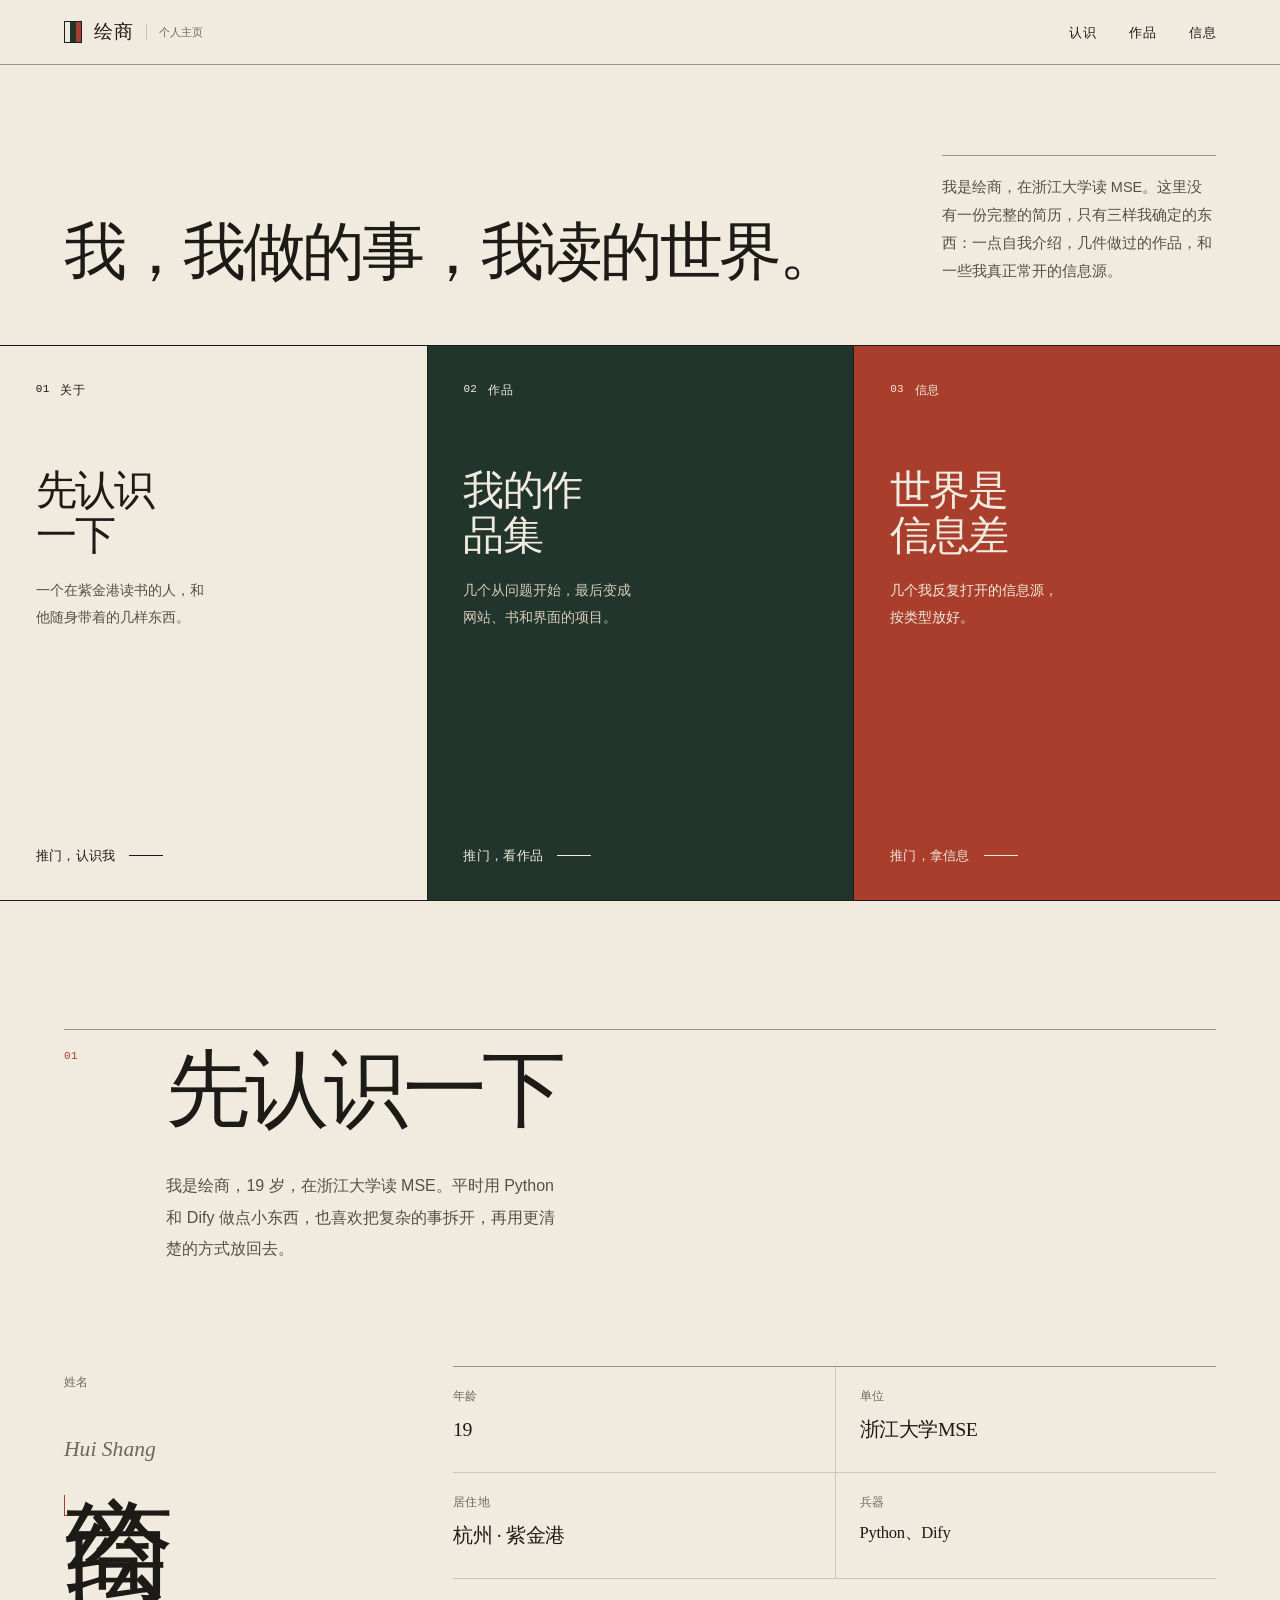
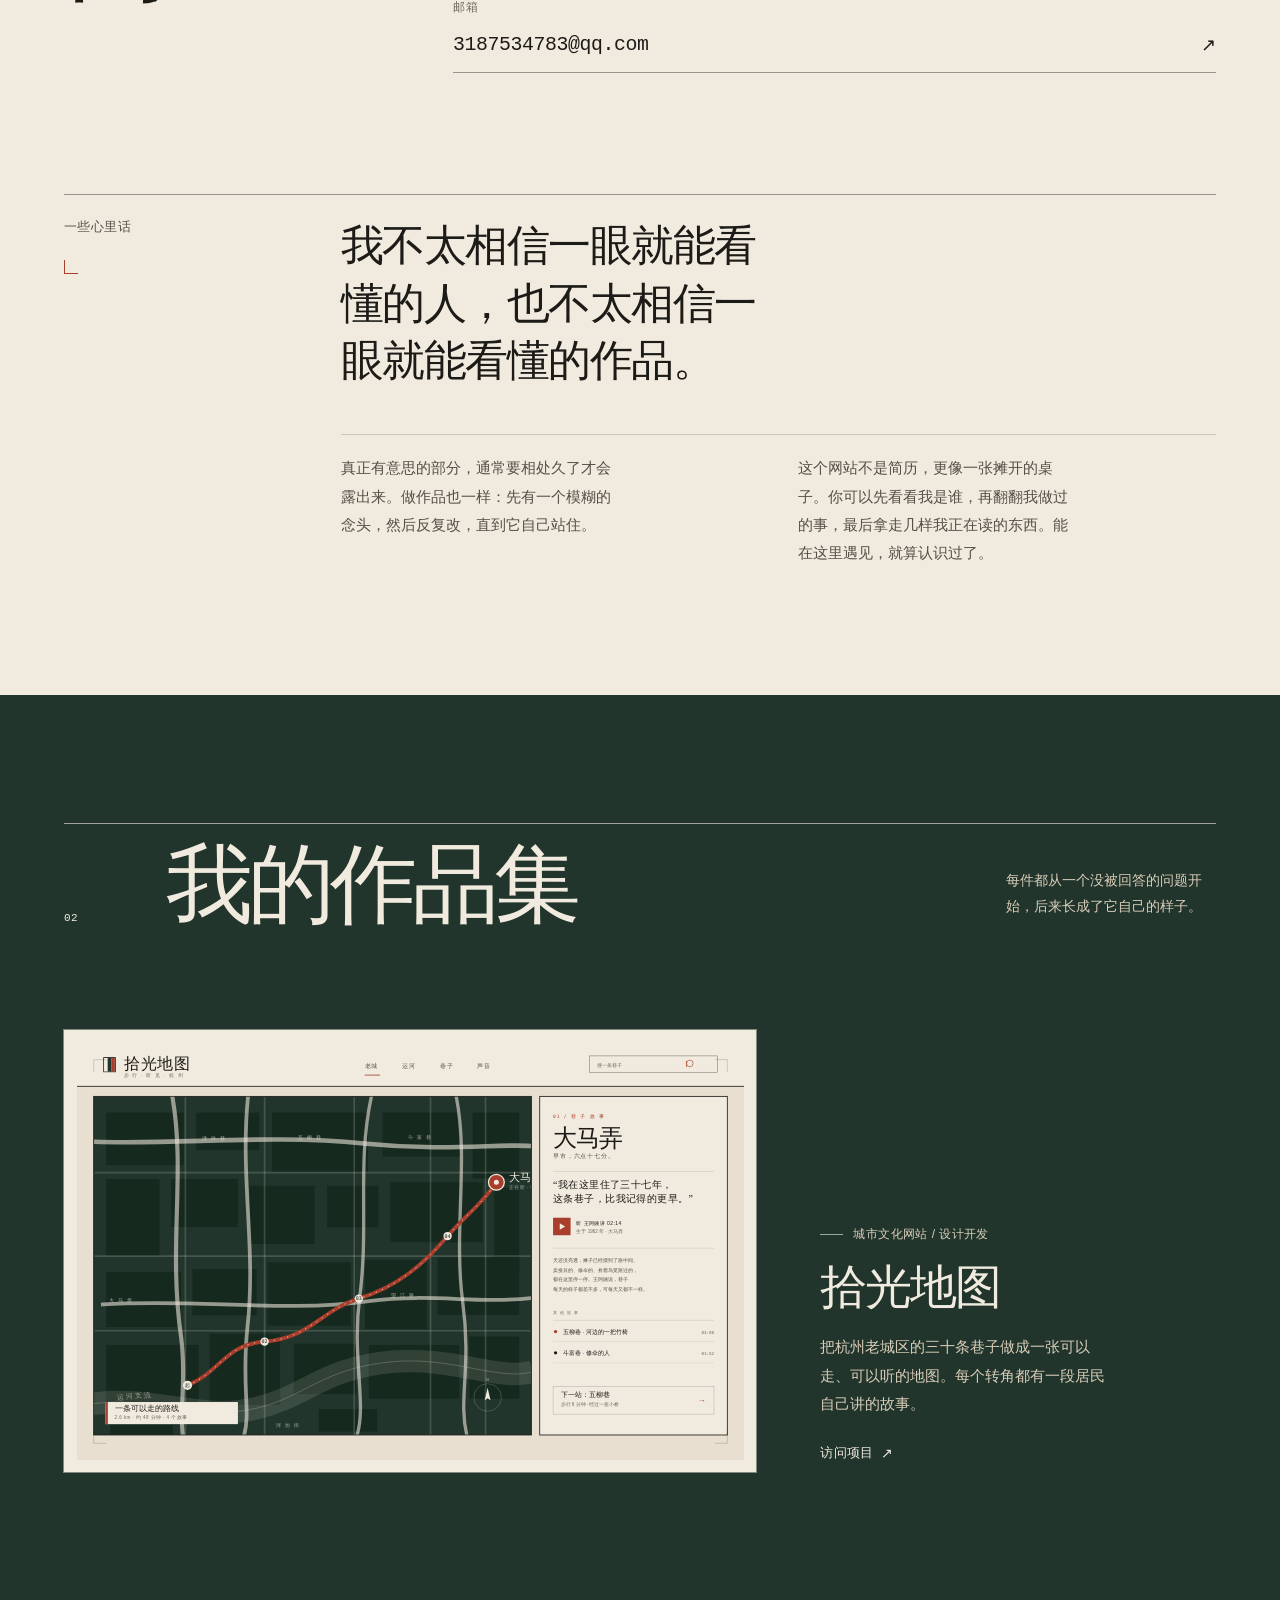
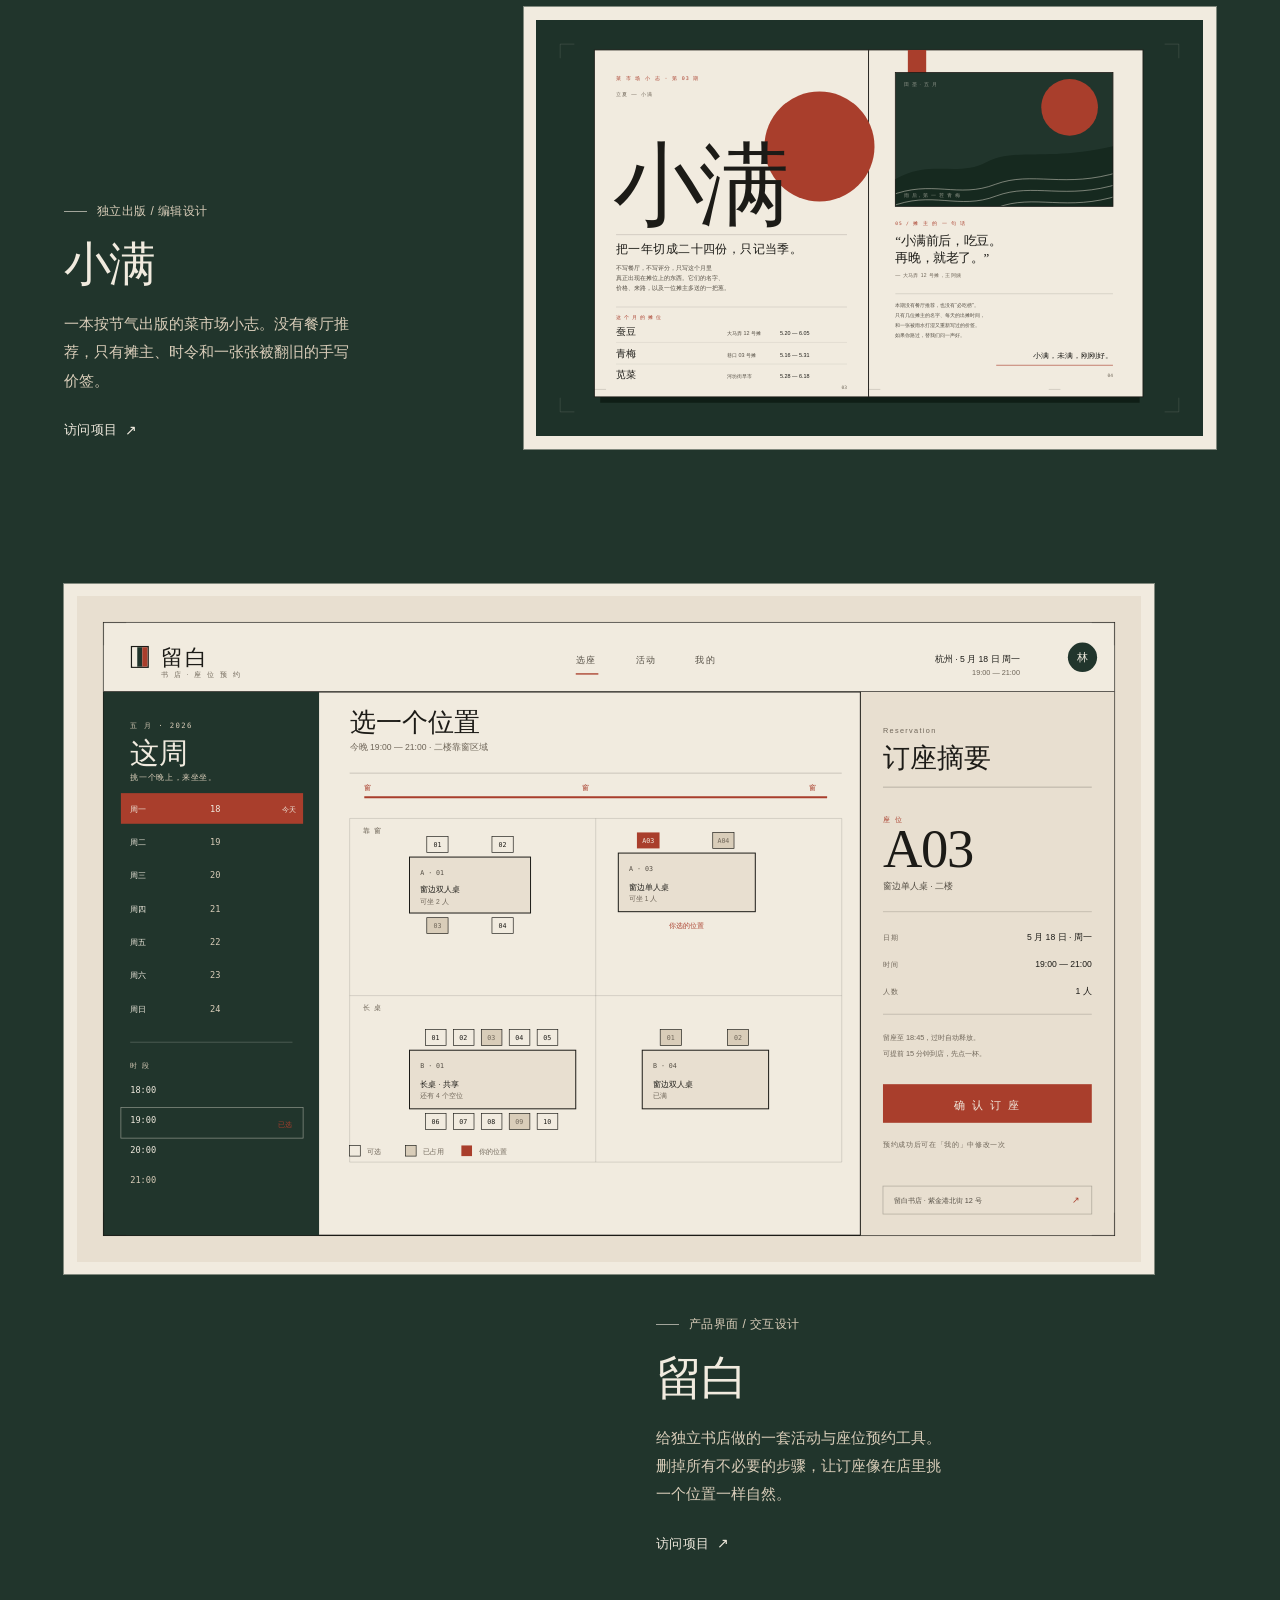
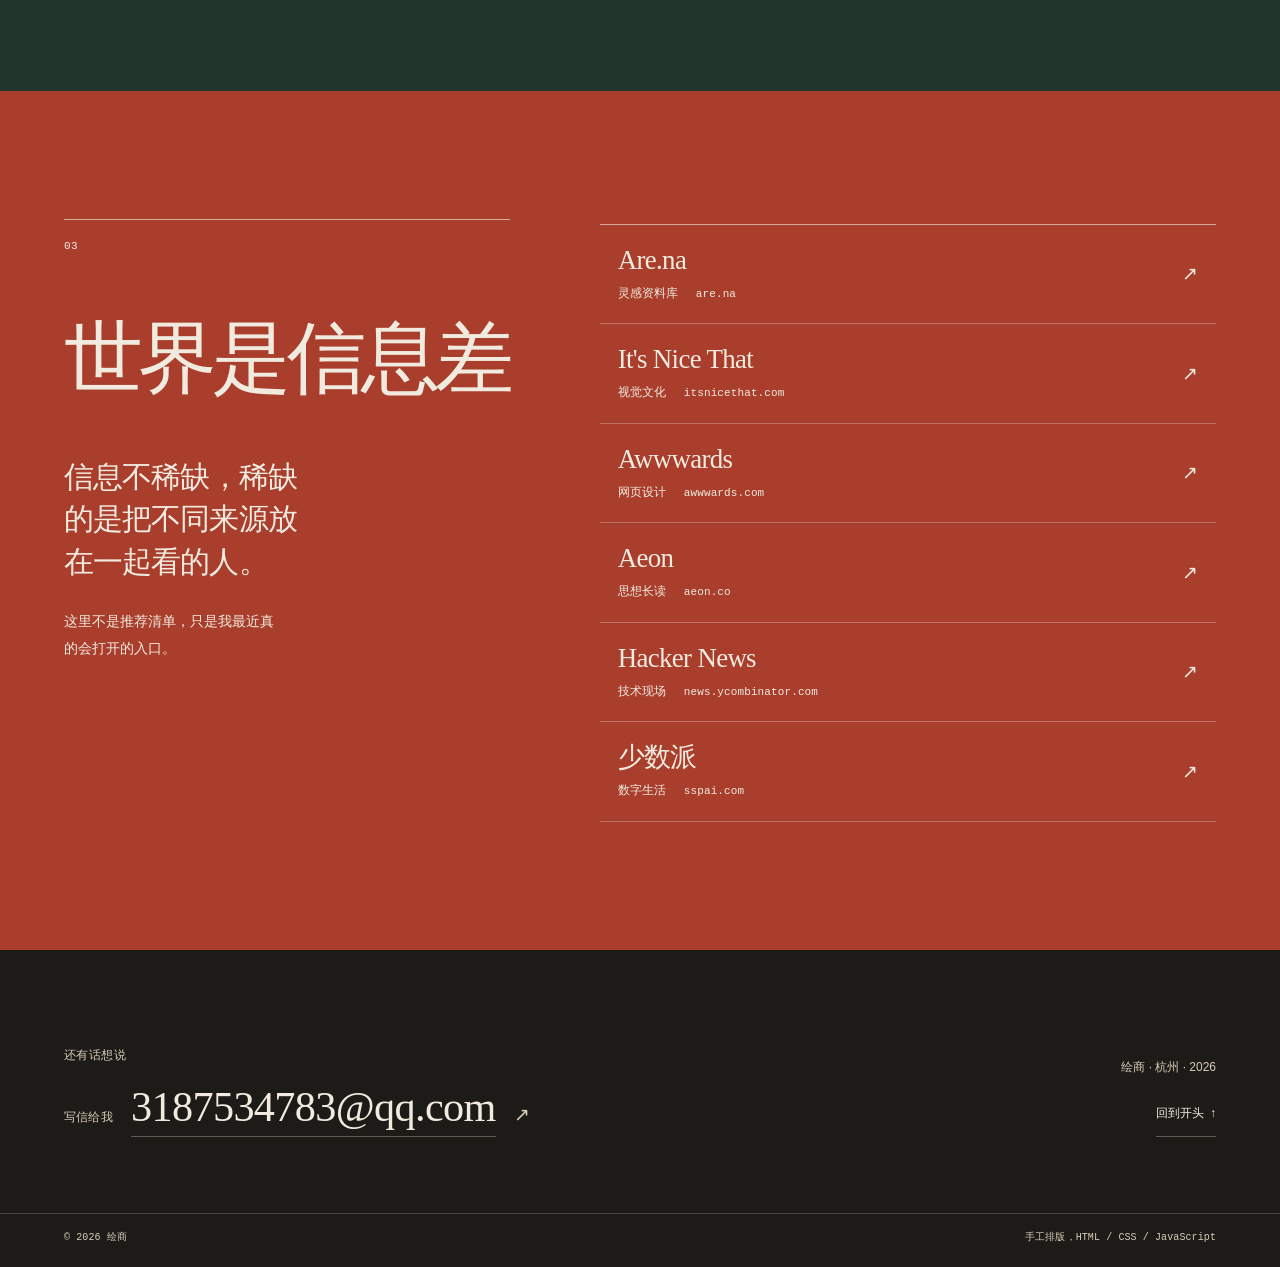
==== commit cbcb07ea: "20261110" ====
--- a/index.html
+++ b/index.html
@@ -3,51 +3,333 @@
 <head>
   <meta charset="UTF-8">
   <meta name="viewport" content="width=device-width, initial-scale=1.0">
-  <title>沈知远 · 个人主页</title>
-  <meta name="description" content="沈知远的个人主页：在设计与代码之间，做有温度的数字产品。">
+  <title>绘商 · 个人主页</title>
+  <meta name="description" content="绘商，浙江大学 MSE 学生。喜欢用 Python 和 Dify 做点东西。先认识一下，再看看作品，最后拿走一份关于信息差的清单。">
   <meta name="theme-color" content="#f1ebdf">
-  <meta property="og:title" content="沈知远 · 个人主页">
-  <meta property="og:description" content="在秩序与意外之间，做有温度的数字产品。">
+  <meta property="og:title" content="绘商 · 个人主页">
+  <meta property="og:description" content="我，我做的事，我读的世界。三个入口，随便挑一个。">
   <meta property="og:type" content="website">
 
   <link rel="icon" type="image/svg+xml" href="assets/favicon.svg">
-  <link rel="stylesheet" href="assets/fonts.css">
+  <link rel="stylesheet" href="../assets/fonts.css">
   <link rel="stylesheet" href="assets/styles.css">
-
-  <script>
-    // 在样式加载前恢复夜读偏好，避免闪白
-    (function () {
-      try {
-        if (localStorage.getItem("fieldnotes-theme") === "night") {
-          document.documentElement.setAttribute("data-theme", "night");
-          var meta = document.querySelector('meta[name="theme-color"]');
-          if (meta) meta.setAttribute("content", "#151612");
-        }
-      } catch (error) {}
-    })();
-  </script>
+  <script src="assets/app.js" defer></script>
 </head>
 <body>
+  <!--
+    内容修改入口：
+    · 页面标题与 SEO → <head> 的 title / description / og:*
+    · 人物资料 → 搜索 class="profile-data"，或看下方“个人资料”注释
+    · 首页三道门 → class="doors"
+    · 作品 → id="work" 里的 .work-list
+    · 信息源 → id="sources" 里的 .source-list
+    · 全局姓名 → 搜索“绘商”；拉丁名在 .profile-latin
+  -->
   <a class="skip-link" href="#main">跳到正文</a>
-  <div class="grain" aria-hidden="true"></div>
-
-  <header class="masthead" id="masthead"></header>
-
-  <main id="main" tabindex="-1"></main>
-
-  <footer class="site-footer" id="site-footer"></footer>
-
-  <div class="project-preview" id="project-preview" aria-hidden="true"></div>
-  <div class="toast" id="toast" role="status" aria-live="polite"></div>
-
-  <noscript>
-    <div class="noscript">
-      <p>这个页面用一点 JavaScript 来排版。</p>
-      <p>请开启 JavaScript 后重新载入，即可阅读。</p>
+
+  <header class="site-header">
+    <div class="header-inner">
+      <a class="brand" href="#top" aria-label="绘商，回到页面顶部">
+        <span class="brand-mark" aria-hidden="true">
+          <span></span><span></span><span></span>
+        </span>
+        <span class="brand-name">绘商</span>
+        <span class="brand-sub">个人主页</span>
+      </a>
+
+      <nav class="site-nav" aria-label="分区导航">
+        <a href="#about" data-nav="about">认识</a>
+        <a href="#work" data-nav="work">作品</a>
+        <a href="#sources" data-nav="sources">信息</a>
+      </nav>
     </div>
-  </noscript>
-
-  <script src="content.js" defer></script>
-  <script src="app.js" defer></script>
+  </header>
+
+  <main id="main" tabindex="-1">
+    <!-- 首页：三道门。示例内容可在本区块和下列各 section 中直接替换。 -->
+    <section class="home" id="top" aria-labelledby="home-title">
+      <div class="home-head">
+        <h1 class="home-title" id="home-title">
+          <span>我，</span><span>我做的事，</span><span>我读的世界。</span>
+        </h1>
+        <p class="home-intro">
+          我是绘商，在浙江大学读 MSE。这里没有一份完整的简历，只有三样我确定的东西：一点自我介绍，几件做过的作品，和一些我真正常开的信息源。
+        </p>
+      </div>
+
+      <nav class="doors" aria-label="主要内容入口">
+        <article class="door door--about">
+          <a class="door-hit" href="#about" aria-labelledby="door-about-title"></a>
+          <p class="door-index"><span class="door-no">01</span><span>关于</span></p>
+          <h2 class="door-title" id="door-about-title">先认识一下</h2>
+          <p class="door-copy">一个在紫金港读书的人，和他随身带着的几样东西。</p>
+          <p class="door-cue" aria-hidden="true"><span>推门，认识我</span><span class="cue-rule"></span></p>
+        </article>
+
+        <article class="door door--work">
+          <a class="door-hit" href="#work" aria-labelledby="door-work-title"></a>
+          <p class="door-index"><span class="door-no">02</span><span>作品</span></p>
+          <h2 class="door-title" id="door-work-title">我的作品集</h2>
+          <p class="door-copy">几个从问题开始，最后变成网站、书和界面的项目。</p>
+          <p class="door-cue" aria-hidden="true"><span>推门，看作品</span><span class="cue-rule"></span></p>
+        </article>
+
+        <article class="door door--sources">
+          <a class="door-hit" href="#sources" aria-labelledby="door-sources-title"></a>
+          <p class="door-index"><span class="door-no">03</span><span>信息</span></p>
+          <h2 class="door-title" id="door-sources-title">世界是信息差</h2>
+          <p class="door-copy">几个我反复打开的信息源，按类型放好。</p>
+          <p class="door-cue" aria-hidden="true"><span>推门，拿信息</span><span class="cue-rule"></span></p>
+        </article>
+      </nav>
+    </section>
+
+    <!-- 01 先认识一下 -->
+    <section class="chapter about" id="about" tabindex="-1" aria-labelledby="about-title">
+      <div class="chapter-inner">
+        <header class="about-head">
+          <p class="chapter-no">01</p>
+          <div class="about-heading">
+            <h2 id="about-title">先认识一下</h2>
+            <p class="about-lede">
+              我是绘商，19 岁，在浙江大学读 MSE。平时用 Python 和 Dify 做点小东西，也喜欢把复杂的事拆开，再用更清楚的方式放回去。
+            </p>
+          </div>
+        </header>
+
+        <!-- 个人资料：姓名 / 年龄 / 单位 / 居住地 / 兵器 / 邮箱 -->
+        <div class="profile">
+          <div class="profile-name-wrap">
+            <p class="profile-label">姓名</p>
+            <h3 class="profile-name">绘商</h3>
+            <p class="profile-latin">Hui Shang</p>
+            <span class="crop-mark" aria-hidden="true"></span>
+          </div>
+
+          <div class="profile-data">
+            <dl class="facts">
+              <div class="fact">
+                <dt>年龄</dt>
+                <dd>19</dd>
+              </div>
+              <div class="fact">
+                <dt>单位</dt>
+                <dd>浙江大学MSE</dd>
+              </div>
+              <div class="fact">
+                <dt>居住地</dt>
+                <dd>杭州 · 紫金港</dd>
+              </div>
+              <div class="fact">
+                <dt>兵器</dt>
+                <dd>Python、Dify</dd>
+              </div>
+            </dl>
+
+            <div class="email-block">
+              <p class="profile-label">邮箱</p>
+              <a class="profile-email" href="mailto:3187534783@qq.com">
+                <span>3187534783@qq.com</span>
+                <span class="email-arrow" aria-hidden="true">↗</span>
+              </a>
+            </div>
+          </div>
+        </div>
+
+        <!-- 一些心里话：大引语 + 两段正文 -->
+        <div class="thoughts">
+          <div class="thoughts-side">
+            <h3>一些心里话</h3>
+            <span class="crop-mark crop-mark--small" aria-hidden="true"></span>
+          </div>
+          <div class="thoughts-main">
+            <blockquote class="thought-quote">我不太相信一眼就能看懂的人，也不太相信一眼就能看懂的作品。</blockquote>
+            <div class="thought-body">
+              <p>真正有意思的部分，通常要相处久了才会露出来。做作品也一样：先有一个模糊的念头，然后反复改，直到它自己站住。</p>
+              <p>这个网站不是简历，更像一张摊开的桌子。你可以先看看我是谁，再翻翻我做过的事，最后拿走几样我正在读的东西。能在这里遇见，就算认识过了。</p>
+            </div>
+          </div>
+        </div>
+      </div>
+    </section>
+
+    <!-- 02 我的作品集。示例作品链接与截图均可替换。 -->
+    <section class="chapter work" id="work" tabindex="-1" aria-labelledby="work-title">
+      <div class="chapter-inner">
+        <header class="work-head">
+          <p class="chapter-no">02</p>
+          <h2 id="work-title">我的作品集</h2>
+          <p class="work-lede">每件都从一个没被回答的问题开始，后来长成了它自己的样子。</p>
+        </header>
+
+        <ol class="work-list">
+          <li class="work-card work-card--a">
+            <a class="work-hit" href="https://example.com/?project=shiguang" target="_blank" rel="noopener noreferrer"
+               aria-label="拾光地图，在新标签页打开"></a>
+            <figure class="work-plate">
+              <div class="work-image">
+                <img src="assets/works/work-shiguang.svg" width="1600" height="1000"
+                     alt="拾光地图项目截图：浅色地图界面，一条砖红色步行路线穿过杭州老城区。">
+              </div>
+            </figure>
+            <div class="work-copy">
+              <p class="work-type">城市文化网站 / 设计开发</p>
+              <h3 class="work-title">拾光地图</h3>
+              <p class="work-summary">把杭州老城区的三十条巷子做成一张可以走、可以听的地图。每个转角都有一段居民自己讲的故事。</p>
+              <p class="work-cue" aria-hidden="true"><span>访问项目</span><span class="cue-arrow">↗</span></p>
+            </div>
+          </li>
+
+          <li class="work-card work-card--b">
+            <a class="work-hit" href="https://example.com/?project=xiaoman" target="_blank" rel="noopener noreferrer"
+               aria-label="小满，在新标签页打开"></a>
+            <figure class="work-plate">
+              <div class="work-image">
+                <img src="assets/works/work-xiaoman.svg" width="1600" height="1000"
+                     alt="小满项目截图：一本摊开的节气小志，红色日轮与绿色田垄铺在纸页上。">
+              </div>
+            </figure>
+            <div class="work-copy">
+              <p class="work-type">独立出版 / 编辑设计</p>
+              <h3 class="work-title">小满</h3>
+              <p class="work-summary">一本按节气出版的菜市场小志。没有餐厅推荐，只有摊主、时令和一张张被翻旧的手写价签。</p>
+              <p class="work-cue" aria-hidden="true"><span>访问项目</span><span class="cue-arrow">↗</span></p>
+            </div>
+          </li>
+
+          <li class="work-card work-card--c">
+            <a class="work-hit" href="https://example.com/?project=liubai" target="_blank" rel="noopener noreferrer"
+               aria-label="留白，在新标签页打开"></a>
+            <figure class="work-plate">
+              <div class="work-image">
+                <img src="assets/works/work-liubai.svg" width="1600" height="1000"
+                     alt="留白项目截图：独立书店的座位预约界面，左侧是日期，右侧是座位图。">
+              </div>
+            </figure>
+            <div class="work-copy">
+              <p class="work-type">产品界面 / 交互设计</p>
+              <h3 class="work-title">留白</h3>
+              <p class="work-summary">给独立书店做的一套活动与座位预约工具。删掉所有不必要的步骤，让订座像在店里挑一个位置一样自然。</p>
+              <p class="work-cue" aria-hidden="true"><span>访问项目</span><span class="cue-arrow">↗</span></p>
+            </div>
+          </li>
+        </ol>
+      </div>
+    </section>
+
+    <!-- 03 世界是信息差 -->
+    <section class="chapter sources" id="sources" tabindex="-1" aria-labelledby="sources-title">
+      <div class="chapter-inner sources-grid">
+        <header class="sources-head">
+          <p class="chapter-no">03</p>
+          <h2 id="sources-title">世界是信息差</h2>
+          <p class="source-quote">信息不<span class="nobr">稀缺</span>，<span class="nobr">稀缺</span>的是把不同来源放在一起看的人。</p>
+          <p class="source-note">这里不是推荐清单，只是我最近真的会打开的入口。</p>
+        </header>
+
+        <ul class="source-list">
+          <li>
+            <a class="source-row" href="https://www.are.na/" target="_blank" rel="noopener noreferrer">
+              <span class="source-main">
+                <span class="source-name">Are.na</span>
+                <span class="source-detail">
+                  <span class="source-type">灵感资料库</span>
+                  <span class="source-domain">are.na</span>
+                </span>
+              </span>
+              <span class="source-arrow" aria-hidden="true">↗</span>
+              <span class="sr-only">（在新标签页打开）</span>
+            </a>
+          </li>
+          <li>
+            <a class="source-row" href="https://www.itsnicethat.com/" target="_blank" rel="noopener noreferrer">
+              <span class="source-main">
+                <span class="source-name">It's Nice That</span>
+                <span class="source-detail">
+                  <span class="source-type">视觉文化</span>
+                  <span class="source-domain">itsnicethat.com</span>
+                </span>
+              </span>
+              <span class="source-arrow" aria-hidden="true">↗</span>
+              <span class="sr-only">（在新标签页打开）</span>
+            </a>
+          </li>
+          <li>
+            <a class="source-row" href="https://www.awwwards.com/" target="_blank" rel="noopener noreferrer">
+              <span class="source-main">
+                <span class="source-name">Awwwards</span>
+                <span class="source-detail">
+                  <span class="source-type">网页设计</span>
+                  <span class="source-domain">awwwards.com</span>
+                </span>
+              </span>
+              <span class="source-arrow" aria-hidden="true">↗</span>
+              <span class="sr-only">（在新标签页打开）</span>
+            </a>
+          </li>
+          <li>
+            <a class="source-row" href="https://aeon.co/" target="_blank" rel="noopener noreferrer">
+              <span class="source-main">
+                <span class="source-name">Aeon</span>
+                <span class="source-detail">
+                  <span class="source-type">思想长读</span>
+                  <span class="source-domain">aeon.co</span>
+                </span>
+              </span>
+              <span class="source-arrow" aria-hidden="true">↗</span>
+              <span class="sr-only">（在新标签页打开）</span>
+            </a>
+          </li>
+          <li>
+            <a class="source-row" href="https://news.ycombinator.com/" target="_blank" rel="noopener noreferrer">
+              <span class="source-main">
+                <span class="source-name">Hacker News</span>
+                <span class="source-detail">
+                  <span class="source-type">技术现场</span>
+                  <span class="source-domain">news.ycombinator.com</span>
+                </span>
+              </span>
+              <span class="source-arrow" aria-hidden="true">↗</span>
+              <span class="sr-only">（在新标签页打开）</span>
+            </a>
+          </li>
+          <li>
+            <a class="source-row" href="https://sspai.com/" target="_blank" rel="noopener noreferrer">
+              <span class="source-main">
+                <span class="source-name">少数派</span>
+                <span class="source-detail">
+                  <span class="source-type">数字生活</span>
+                  <span class="source-domain">sspai.com</span>
+                </span>
+              </span>
+              <span class="source-arrow" aria-hidden="true">↗</span>
+              <span class="sr-only">（在新标签页打开）</span>
+            </a>
+          </li>
+        </ul>
+      </div>
+    </section>
+  </main>
+
+  <footer class="site-footer">
+    <div class="footer-inner">
+      <div class="footer-lead">
+        <p class="footer-label">还有话想说</p>
+        <a class="footer-email" href="mailto:3187534783@qq.com">
+          <span>写信给我</span>
+          <span class="footer-email-address">3187534783@qq.com</span>
+          <span class="footer-email-arrow" aria-hidden="true">↗</span>
+        </a>
+      </div>
+      <div class="footer-side">
+        <p>绘商 · 杭州 · 2026</p>
+        <a class="back-top" href="#top">回到开头 <span aria-hidden="true">↑</span></a>
+      </div>
+    </div>
+    <div class="footer-bottom">
+      <p>© 2026 绘商</p>
+      <p>手工排版，HTML / CSS / JavaScript</p>
+    </div>
+  </footer>
 </body>
 </html>
--- a/assets/styles.css
+++ b/assets/styles.css
@@ -1,11 +1,9 @@
 /* ============================================================
-   个人主页 · 视觉与版式
-   编辑杂志风 / 暖纸色 / 宋体大字 / 砖红与墨绿
+   绘商 · 个人主页
+   三联门 / 纸色、墨绿、砖红 / 宋体与 Instrument Serif
    ============================================================ */
 
-/* 字体通过 assets/fonts.css 以内嵌方式加载，见该文件顶部说明 */
-
-/* ---------- 变量 ---------- */
+/* ---------- tokens ---------- */
 
 :root {
   --paper: #f1ebdf;
@@ -14,15 +12,15 @@
   --ink: #1c1b17;
   --ink-soft: #554f45;
   --muted: #6f6659;
+  --green: #21352c;
+  --green-deep: #16291f;
   --red: #a93e2c;
   --red-deep: #8a3022;
-  --green: #21352c;
-  --work-bg: #1b2b23;
-  --work-ink: #f1ebdf;
-  --contact-bg: #a93e2c;
-  --contact-ink: #f5eddf;
-  --line: rgba(28, 27, 23, 0.17);
-  --line-strong: rgba(28, 27, 23, 0.36);
+
+  --line: rgba(28, 27, 23, 0.18);
+  --line-strong: rgba(28, 27, 23, 0.42);
+  --paper-line: rgba(241, 235, 223, 0.3);
+  --paper-line-strong: rgba(241, 235, 223, 0.62);
 
   --font-serif: "Songti SC", "Noto Serif CJK SC", "Source Han Serif SC",
     "STSong", "SimSun", "Instrument Serif", serif;
@@ -33,32 +31,13 @@
   --font-mono: "IBM Plex Mono", "SFMono-Regular", "Cascadia Mono", Consolas,
     "Liberation Mono", monospace;
 
-  --gutter: clamp(20px, 4.5vw, 72px);
-  --header-h: 77px;
-  --section-y: clamp(80px, 10.5vw, 156px);
+  --gutter: clamp(20px, 5vw, 88px);
+  --content-max: 1440px;
+  --header-h: 64px;
   --ease: cubic-bezier(0.22, 1, 0.36, 1);
 }
 
-[data-theme="night"] {
-  color-scheme: dark;
-  --paper: #151612;
-  --paper-2: #1e1f19;
-  --paper-3: #2c2d24;
-  --ink: #eee6d7;
-  --ink-soft: #c0b7a6;
-  --muted: #918777;
-  --red: #d05a42;
-  --red-deep: #b94a34;
-  --green: #16291f;
-  --work-bg: #0e1813;
-  --work-ink: #eee6d7;
-  --contact-bg: #72291f;
-  --contact-ink: #f5eddf;
-  --line: rgba(238, 230, 215, 0.17);
-  --line-strong: rgba(238, 230, 215, 0.35);
-}
-
-/* ---------- 基础 ---------- */
+/* ---------- reset & base ---------- */
 
 *,
 *::before,
@@ -67,11 +46,15 @@
 }
 
 html {
-  background: var(--paper);
-  scroll-behavior: smooth;
+  -webkit-text-size-adjust: 100%;
   scrollbar-width: thin;
   scrollbar-color: var(--muted) var(--paper);
-  transition: background-color 0.55s var(--ease);
+}
+
+@media (prefers-reduced-motion: no-preference) {
+  html {
+    scroll-behavior: smooth;
+  }
 }
 
 body {
@@ -84,8 +67,6 @@
   -webkit-font-smoothing: antialiased;
   -moz-osx-font-smoothing: grayscale;
   text-rendering: optimizeLegibility;
-  overflow-x: hidden;
-  transition: background-color 0.55s var(--ease), color 0.55s var(--ease);
 }
 
 ::selection {
@@ -98,12 +79,15 @@
   text-decoration: none;
 }
 
-button {
+button,
+input,
+textarea,
+select {
   font: inherit;
-  color: inherit;
-}
-
-img {
+}
+
+img,
+svg {
   display: block;
   max-width: 100%;
 }
@@ -111,24 +95,55 @@
 figure,
 blockquote,
 dl,
-dd {
+dd,
+p {
   margin: 0;
 }
 
-ul {
+ul,
+ol {
   margin: 0;
   padding: 0;
   list-style: none;
 }
 
+h1,
+h2,
+h3 {
+  margin: 0;
+  font-weight: 400;
+}
+
 :focus-visible {
-  outline: 2px solid var(--red);
+  outline: 2px solid currentColor;
   outline-offset: 4px;
 }
 
 main:focus,
-main:focus-visible {
+main:focus-visible,
+section:focus,
+section:focus-visible {
   outline: none;
+}
+
+.skip-link {
+  position: fixed;
+  top: 12px;
+  left: 12px;
+  z-index: 500;
+  padding: 10px 15px;
+  border: 1px solid var(--ink);
+  background: var(--ink);
+  color: var(--paper);
+  font-family: var(--font-mono);
+  font-size: 11px;
+  letter-spacing: 0.02em;
+  transform: translateY(-160%);
+  transition: transform 0.25s var(--ease);
+}
+
+.skip-link:focus {
+  transform: translateY(0);
 }
 
 .sr-only {
@@ -143,191 +158,97 @@
   border: 0;
 }
 
-.skip-link {
-  position: fixed;
-  top: 14px;
-  left: 14px;
-  z-index: 200;
-  padding: 10px 16px;
-  background: var(--ink);
-  color: var(--paper);
-  font-family: var(--font-mono);
-  font-size: 10px;
-  letter-spacing: 0.08em;
-  transform: translateY(-160%);
-  transition: transform 0.25s var(--ease);
-}
-
-.skip-link:focus {
-  transform: translateY(0);
-}
-
-/* ---------- 纸张质感 ---------- */
-
-.grain {
-  position: fixed;
-  inset: -60%;
-  z-index: 999;
-  width: 220%;
-  height: 220%;
-  pointer-events: none;
-  opacity: 0.2;
-  background-image: url("data:image/svg+xml,%3Csvg viewBox='0 0 180 180' xmlns='http://www.w3.org/2000/svg'%3E%3Cfilter id='noise'%3E%3CfeTurbulence type='fractalNoise' baseFrequency='0.82' numOctaves='4' stitchTiles='stitch'/%3E%3C/filter%3E%3Crect width='100%25' height='100%25' filter='url(%23noise)' opacity='0.55'/%3E%3C/svg%3E");
-  background-size: 190px 190px;
-  mix-blend-mode: multiply;
-  animation: grain 9s steps(8) infinite;
-}
-
-[data-theme="night"] .grain {
-  mix-blend-mode: screen;
-  opacity: 0.11;
-}
-
-@keyframes grain {
-  0% { transform: translate3d(0, 0, 0); }
-  20% { transform: translate3d(-2%, 3%, 0); }
-  40% { transform: translate3d(3%, -2%, 0); }
-  60% { transform: translate3d(-3%, -3%, 0); }
-  80% { transform: translate3d(2%, 2%, 0); }
-  100% { transform: translate3d(0, 0, 0); }
-}
-
-/* ---------- 入场 ---------- */
-
-[data-reveal] {
-  opacity: 0;
-  transform: translateY(26px);
-  transition:
-    opacity 1s var(--ease) var(--reveal-delay, 0ms),
-    transform 1s var(--ease) var(--reveal-delay, 0ms);
-}
-
-[data-reveal].is-revealed {
-  opacity: 1;
-  transform: none;
-}
-
-/* ============================================================
-   页头
-   ============================================================ */
-
-.masthead {
+.nobr {
+  white-space: nowrap;
+}
+
+/* ---------- header ---------- */
+
+.site-header {
   position: sticky;
   top: 0;
-  z-index: 60;
+  z-index: 100;
   background: var(--paper);
-  border-bottom: 1px solid var(--line);
-  transition: background-color 0.55s var(--ease), border-color 0.55s var(--ease);
-}
-
-@supports (backdrop-filter: blur(10px)) {
-  .masthead {
-    background: color-mix(in srgb, var(--paper) 88%, transparent);
-    backdrop-filter: blur(16px) saturate(1.05);
-  }
-}
-
-.masthead-inner {
-  position: relative;
-  display: grid;
-  grid-template-columns: auto 1fr auto auto;
+  border-bottom: 1px solid var(--line-strong);
+}
+
+.header-inner {
+  display: flex;
   align-items: center;
-  gap: clamp(20px, 3vw, 44px);
-  max-width: 1600px;
-  margin: 0 auto;
-  padding: 18px var(--gutter);
-  transition: padding 0.45s var(--ease);
-}
-
-.masthead.is-scrolled .masthead-inner {
-  padding-top: 11px;
-  padding-bottom: 11px;
+  justify-content: space-between;
+  gap: 24px;
+  width: 100%;
+  max-width: calc(var(--content-max) + (var(--gutter) * 2));
+  min-height: var(--header-h);
+  margin-inline: auto;
+  padding-inline: var(--gutter);
 }
 
 .brand {
   display: inline-flex;
   align-items: center;
   gap: 12px;
+  min-height: 44px;
   width: fit-content;
 }
 
 .brand-mark {
   display: grid;
-  place-items: center;
-  width: 34px;
-  height: 34px;
+  grid-template-columns: repeat(3, 1fr);
+  flex: none;
+  width: 18px;
+  height: 22px;
   border: 1px solid var(--ink);
-  color: var(--ink);
-  font-family: var(--font-mono);
-  font-size: 9px;
-  letter-spacing: 0.01em;
-  transition:
-    background-color 0.3s var(--ease),
-    border-color 0.3s var(--ease),
-    color 0.3s var(--ease),
-    transform 0.3s var(--ease);
-}
-
-.brand:hover .brand-mark {
+}
+
+.brand-mark span:nth-child(1) {
+  background: var(--paper);
+}
+
+.brand-mark span:nth-child(2) {
+  background: var(--green);
+}
+
+.brand-mark span:nth-child(3) {
   background: var(--red);
-  border-color: var(--red);
-  color: var(--paper);
-  transform: rotate(-5deg);
-}
-
-.brand-copy {
-  display: flex;
-  flex-direction: column;
-  gap: 1px;
 }
 
 .brand-name {
   font-family: var(--font-serif);
-  font-size: 16px;
-  line-height: 1.3;
+  font-size: 1.16rem;
+  line-height: 1;
   letter-spacing: 0.04em;
+  transition: color 0.3s var(--ease);
+}
+
+.brand:hover .brand-name {
+  color: var(--red);
 }
 
 .brand-sub {
+  padding-left: 12px;
+  border-left: 1px solid var(--line);
   color: var(--muted);
-  font-family: var(--font-mono);
-  font-size: 7.5px;
+  font-size: 11px;
   line-height: 1.5;
-  letter-spacing: 0.14em;
-  text-transform: uppercase;
-}
-
-.masthead-issue {
-  justify-self: end;
-  margin: 0;
-  color: var(--ink-soft);
-  font-family: var(--font-mono);
-  font-size: 8px;
-  line-height: 1.8;
-  letter-spacing: 0.12em;
-  text-align: right;
-  text-transform: uppercase;
-}
-
-.masthead-issue span {
-  color: var(--muted);
+  letter-spacing: 0.02em;
 }
 
 .site-nav {
   display: flex;
   align-items: center;
-  gap: clamp(16px, 2.2vw, 32px);
+  gap: clamp(18px, 2.6vw, 38px);
 }
 
 .site-nav a {
   position: relative;
   display: inline-flex;
-  align-items: baseline;
-  gap: 6px;
-  padding: 5px 0;
-  font-size: 12.5px;
-  letter-spacing: 0.04em;
-  white-space: nowrap;
+  align-items: center;
+  min-height: 44px;
+  padding: 4px 0;
+  font-size: 13px;
+  line-height: 1;
+  letter-spacing: 0.03em;
   transition: color 0.3s var(--ease);
 }
 
@@ -335,1795 +256,975 @@
   content: "";
   position: absolute;
   right: 0;
-  bottom: 0;
+  bottom: 7px;
   left: 0;
   height: 1px;
   background: var(--red);
   transform: scaleX(0);
-  transform-origin: left;
+  transform-origin: left center;
   transition: transform 0.35s var(--ease);
 }
 
 .site-nav a:hover,
+.site-nav a:focus-visible,
 .site-nav a.is-active {
   color: var(--red);
 }
 
 .site-nav a:hover::after,
+.site-nav a:focus-visible::after,
 .site-nav a.is-active::after {
   transform: scaleX(1);
 }
 
-.nav-index {
+/* ---------- home: the three doors ---------- */
+
+.home {
+  display: flex;
+  flex-direction: column;
+  min-height: calc(100vh - var(--header-h));
+  min-height: calc(100svh - var(--header-h));
+  background: var(--paper);
+}
+
+.home-head {
+  display: grid;
+  grid-template-columns: minmax(0, 1.5fr) minmax(230px, 0.55fr);
+  align-items: end;
+  gap: clamp(28px, 5vw, 80px);
+  width: 100%;
+  max-width: calc(var(--content-max) + (var(--gutter) * 2));
+  margin-inline: auto;
+  padding: clamp(50px, 7vw, 98px) var(--gutter) clamp(34px, 4.6vw, 60px);
+}
+
+.home-title {
+  max-width: 13.5em;
+  font-family: var(--font-serif);
+  font-size: clamp(2.7rem, 4.9vw, 5.4rem);
+  font-weight: 400;
+  line-height: 1.04;
+  letter-spacing: -0.055em;
+  text-wrap: balance;
+}
+
+.home-title span {
+  display: inline-block;
+  white-space: nowrap;
+}
+
+.home-intro {
+  justify-self: end;
+  max-width: 34ch;
+  padding-top: 17px;
+  border-top: 1px solid var(--line-strong);
+  color: var(--ink-soft);
+  font-size: 14.5px;
+  line-height: 1.95;
+}
+
+.doors {
+  display: grid;
+  grid-template-columns: repeat(3, minmax(0, 1fr));
+  flex: 1;
+  border-block: 1px solid var(--ink);
+}
+
+.door {
+  --door-bg: var(--paper);
+  --door-fg: var(--ink);
+  --door-meta: var(--ink-soft);
+  --door-strip: var(--paper);
+
+  position: relative;
+  isolation: isolate;
+  display: flex;
+  flex-direction: column;
+  min-width: 0;
+  padding: clamp(26px, 3vw, 44px) clamp(22px, 2.8vw, 40px) clamp(22px, 2.7vw, 38px);
+  overflow: hidden;
+  background: var(--door-bg);
+  color: var(--door-fg);
+  cursor: pointer;
+  transition: color 0.35s var(--ease);
+}
+
+.door + .door {
+  border-left: 1px solid var(--ink);
+}
+
+.door--about {
+  --door-bg: var(--paper);
+  --door-fg: var(--ink);
+  --door-meta: var(--ink-soft);
+  --door-strip: var(--paper);
+}
+
+.door--work {
+  --door-bg: var(--green);
+  --door-fg: var(--paper);
+  --door-meta: var(--paper-3);
+  --door-strip: var(--green);
+}
+
+.door--sources {
+  --door-bg: var(--red);
+  --door-fg: var(--paper);
+  --door-meta: var(--paper);
+  --door-strip: var(--red);
+}
+
+.door::before {
+  content: "";
+  position: absolute;
+  inset: 6px 0 0;
+  z-index: 0;
+  background: var(--ink);
+  transform: scaleY(0);
+  transform-origin: bottom center;
+  transition: transform 0.42s var(--ease);
+}
+
+.door > :not(.door-hit) {
+  position: relative;
+  z-index: 1;
+}
+
+.door-hit {
+  position: absolute;
+  inset: 0;
+  z-index: 3;
+}
+
+.door-hit:focus-visible {
+  outline: 2px solid var(--paper);
+  outline-offset: -10px;
+}
+
+.door:is(:hover, :focus-within) {
+  --door-fg: var(--paper);
+  --door-meta: var(--paper-3);
+}
+
+.door:is(:hover, :focus-within)::before {
+  transform: scaleY(1);
+}
+
+.door-index {
+  display: flex;
+  align-items: center;
+  gap: 11px;
+  color: var(--door-fg);
+  font-size: 12px;
+  line-height: 1;
+  letter-spacing: 0.04em;
+  transition: color 0.35s var(--ease);
+}
+
+.door-no {
+  font-family: var(--font-mono);
+  font-size: 11px;
+  letter-spacing: 0.02em;
+}
+
+.door-title {
+  max-width: 8ch;
+  margin-top: clamp(38px, 5.6vw, 80px);
+  color: var(--door-fg);
+  font-family: var(--font-serif);
+  font-size: clamp(2.05rem, 3.2vw, 3.55rem);
+  line-height: 1.12;
+  letter-spacing: -0.045em;
+  text-wrap: balance;
+  transition:
+    color 0.35s var(--ease),
+    transform 0.4s var(--ease);
+}
+
+.door-copy {
+  max-width: 22ch;
+  margin-top: 18px;
+  color: var(--door-meta);
+  font-size: 14px;
+  line-height: 1.9;
+  transition:
+    color 0.35s var(--ease),
+    transform 0.4s var(--ease);
+}
+
+.door:is(:hover, :focus-within) .door-title {
+  transform: translateY(-5px);
+}
+
+.door:is(:hover, :focus-within) .door-copy {
+  transform: translateY(-3px);
+}
+
+.door-cue {
+  display: flex;
+  align-items: center;
+  gap: 14px;
+  margin-top: auto;
+  padding-top: clamp(34px, 5vw, 62px);
+  color: var(--door-fg);
+  font-size: 13px;
+  line-height: 1.5;
+  letter-spacing: 0.02em;
+  transition: color 0.35s var(--ease);
+}
+
+.cue-rule {
+  display: block;
+  width: 34px;
+  height: 1px;
+  background: currentColor;
+  transition: width 0.4s var(--ease);
+}
+
+.door:is(:hover, :focus-within) .cue-rule {
+  width: 70px;
+}
+
+/* ---------- shared chapter shell ---------- */
+
+.chapter {
+  --chapter-accent: var(--red);
+  --chapter-line: var(--line-strong);
+  --chapter-meta: var(--ink-soft);
+
+  padding-block: clamp(84px, 10vw, 156px);
+  scroll-margin-top: var(--header-h);
+}
+
+.chapter-inner {
+  width: 100%;
+  max-width: calc(var(--content-max) + (var(--gutter) * 2));
+  margin-inline: auto;
+  padding-inline: var(--gutter);
+}
+
+.chapter-no {
+  color: var(--chapter-accent);
+  font-family: var(--font-mono);
+  font-size: 11px;
+  line-height: 1.6;
+  letter-spacing: 0.04em;
+}
+
+/* ---------- 01 about ---------- */
+
+.about {
+  background: var(--paper);
+}
+
+.about-head {
+  display: grid;
+  grid-template-columns: 64px minmax(0, 1fr);
+  gap: clamp(18px, 3vw, 44px);
+  padding-top: 18px;
+  border-top: 1px solid var(--chapter-line);
+}
+
+.about-heading h2 {
+  font-family: var(--font-serif);
+  font-size: clamp(3rem, 6.6vw, 7rem);
+  line-height: 1;
+  letter-spacing: -0.06em;
+}
+
+.about-lede {
+  max-width: 45ch;
+  margin-top: clamp(24px, 3.2vw, 38px);
+  color: var(--ink-soft);
+  font-size: 16px;
+  line-height: 1.95;
+  text-wrap: pretty;
+}
+
+.profile {
+  display: grid;
+  grid-template-columns: minmax(160px, 0.62fr) minmax(0, 1.65fr);
+  gap: clamp(40px, 8vw, 124px);
+  align-items: start;
+  margin-top: clamp(64px, 8vw, 116px);
+}
+
+.profile-name-wrap {
+  padding-top: 7px;
+}
+
+.profile-label {
   color: var(--muted);
+  font-size: 12px;
+  line-height: 1.5;
+  letter-spacing: 0.04em;
+}
+
+.profile-name {
+  margin-top: 22px;
+  font-family: var(--font-serif);
+  font-size: clamp(5rem, 8.5vw, 9rem);
+  font-weight: 400;
+  line-height: 1;
+  letter-spacing: -0.07em;
+  writing-mode: vertical-rl;
+  text-orientation: upright;
+}
+
+.profile-latin {
+  margin-top: 24px;
+  color: var(--muted);
+  font-family: var(--font-latin);
+  font-size: 1.35rem;
+  font-style: italic;
+  line-height: 1.2;
+}
+
+.crop-mark {
+  display: block;
+  width: 21px;
+  height: 21px;
+  margin-top: 32px;
+  border-bottom: 1px solid var(--red);
+  border-left: 1px solid var(--red);
+}
+
+.crop-mark--small {
+  width: 14px;
+  height: 14px;
+  margin-top: 22px;
+}
+
+.profile-data {
+  min-width: 0;
+  border-top: 1px solid var(--line-strong);
+}
+
+.facts {
+  display: grid;
+  grid-template-columns: repeat(2, minmax(0, 1fr));
+}
+
+.fact {
+  min-width: 0;
+  padding: 20px 24px 27px 0;
+  border-bottom: 1px solid var(--line);
+}
+
+.fact:nth-child(even) {
+  padding-left: 24px;
+  border-left: 1px solid var(--line);
+}
+
+.fact dt {
+  margin-bottom: 9px;
+  color: var(--muted);
+  font-size: 12px;
+  line-height: 1.5;
+  letter-spacing: 0.03em;
+}
+
+.fact dd {
+  max-width: 22ch;
+  font-family: var(--font-serif);
+  font-size: clamp(1.15rem, 1.55vw, 1.48rem);
+  line-height: 1.55;
+  letter-spacing: -0.02em;
+  overflow-wrap: break-word;
+}
+
+.fact:last-child dd {
+  font-size: clamp(1rem, 1.3vw, 1.28rem);
+}
+
+.email-block {
+  padding-top: 19px;
+}
+
+.profile-email {
+  display: flex;
+  align-items: center;
+  justify-content: space-between;
+  gap: 18px;
+  padding: 14px 0 12px;
+  border-bottom: 1px solid var(--line-strong);
   font-family: var(--font-mono);
-  font-size: 7px;
-  letter-spacing: 0.06em;
-  transform: translateY(-0.45em);
-}
-
-.theme-toggle {
-  display: inline-flex;
+  font-size: clamp(1rem, 1.55vw, 1.38rem);
+  line-height: 1.5;
+  letter-spacing: -0.02em;
+  overflow-wrap: anywhere;
+  transition:
+    color 0.3s var(--ease),
+    border-color 0.3s var(--ease),
+    padding 0.35s var(--ease);
+}
+
+.email-arrow {
+  flex: none;
+  font-family: var(--font-body);
+  font-size: 1.15rem;
+  transition: transform 0.35s var(--ease);
+}
+
+.profile-email:hover,
+.profile-email:focus-visible {
+  padding-right: 6px;
+  padding-left: 6px;
+  border-color: var(--red);
+  color: var(--red);
+}
+
+.profile-email:hover .email-arrow,
+.profile-email:focus-visible .email-arrow {
+  transform: translate(3px, -3px);
+}
+
+.thoughts {
+  display: grid;
+  grid-template-columns: minmax(130px, 0.34fr) minmax(0, 1.4fr);
+  gap: clamp(26px, 5vw, 84px);
+  margin-top: clamp(74px, 9.5vw, 142px);
+  padding-top: 22px;
+  border-top: 1px solid var(--line-strong);
+}
+
+.thoughts-side h3 {
+  color: var(--ink-soft);
+  font-size: 13px;
+  line-height: 1.6;
+  letter-spacing: 0.03em;
+}
+
+.thought-quote {
+  max-width: 24ch;
+  font-family: var(--font-serif);
+  font-size: clamp(1.9rem, 3.35vw, 3.25rem);
+  line-height: 1.34;
+  letter-spacing: -0.035em;
+  text-wrap: balance;
+}
+
+.thought-body {
+  display: grid;
+  grid-template-columns: repeat(2, minmax(0, 1fr));
+  gap: 22px 40px;
+  margin-top: clamp(28px, 3.5vw, 46px);
+  padding-top: 19px;
+  border-top: 1px solid var(--line);
+}
+
+.thought-body p {
+  max-width: 34ch;
+  color: var(--ink-soft);
+  font-size: 14.5px;
+  line-height: 1.95;
+  text-wrap: pretty;
+}
+
+/* ---------- 02 work ---------- */
+
+.work {
+  --chapter-accent: var(--paper);
+  --chapter-line: var(--paper-line-strong);
+  --chapter-meta: var(--paper-3);
+
+  background: var(--green);
+  color: var(--paper);
+}
+
+.work-head {
+  display: grid;
+  grid-template-columns: 64px minmax(0, 1fr) minmax(220px, 330px);
+  gap: clamp(18px, 3vw, 44px);
+  align-items: end;
+  padding-top: 18px;
+  border-top: 1px solid var(--chapter-line);
+}
+
+.work-head h2 {
+  font-family: var(--font-serif);
+  font-size: clamp(3rem, 6.8vw, 7.4rem);
+  line-height: 0.98;
+  letter-spacing: -0.06em;
+}
+
+.work-lede {
+  justify-self: end;
+  max-width: 27ch;
+  padding-bottom: 8px;
+  color: var(--paper-3);
+  font-size: 14px;
+  line-height: 1.9;
+  text-wrap: pretty;
+}
+
+.work-list {
+  margin-top: clamp(56px, 8vw, 112px);
+}
+
+.work-card {
+  position: relative;
+  display: grid;
+  grid-template-columns: minmax(0, 7fr) minmax(230px, 4fr);
+  gap: clamp(30px, 5vw, 82px);
+  align-items: end;
+  margin-bottom: clamp(82px, 10.5vw, 158px);
+  cursor: pointer;
+}
+
+.work-card:last-child {
+  margin-bottom: 0;
+}
+
+.work-card--b {
+  grid-template-columns: minmax(230px, 4fr) minmax(0, 7fr);
+}
+
+.work-card--b .work-plate {
+  grid-column: 2;
+  grid-row: 1;
+}
+
+.work-card--b .work-copy {
+  grid-column: 1;
+  grid-row: 1;
+}
+
+.work-card--c {
+  display: block;
+}
+
+.work-card--c .work-plate {
+  width: min(100%, 1090px);
+}
+
+.work-card--c .work-copy {
+  width: min(100%, 560px);
+  margin: clamp(26px, 3.2vw, 42px) 0 0 auto;
+}
+
+.work-hit {
+  position: absolute;
+  inset: 0;
+  z-index: 3;
+}
+
+.work-hit:focus-visible {
+  outline: 2px solid var(--paper);
+  outline-offset: 9px;
+}
+
+.work-plate {
+  position: relative;
+  min-width: 0;
+  padding: clamp(8px, 1vw, 14px);
+  overflow: hidden;
+  background: var(--paper);
+  box-shadow: 0 0 0 1px rgba(241, 235, 223, 0.46);
+}
+
+.work-plate::before,
+.work-plate::after {
+  content: "";
+  position: absolute;
+  z-index: 2;
+  width: 18px;
+  height: 18px;
+  pointer-events: none;
+  opacity: 0;
+  transition: opacity 0.35s var(--ease);
+}
+
+.work-plate::before {
+  top: 7px;
+  left: 7px;
+  border-top: 1px solid var(--red);
+  border-left: 1px solid var(--red);
+}
+
+.work-plate::after {
+  right: 7px;
+  bottom: 7px;
+  border-right: 1px solid var(--red);
+  border-bottom: 1px solid var(--red);
+}
+
+.work-image {
+  overflow: hidden;
+  aspect-ratio: 16 / 10;
+  background: var(--green-deep);
+}
+
+.work-image img {
+  width: 100%;
+  height: 100%;
+  object-fit: cover;
+  transition: transform 0.65s var(--ease);
+}
+
+.work-copy {
+  min-width: 0;
+  padding-bottom: 7px;
+}
+
+.work-type {
+  display: flex;
   align-items: center;
-  justify-content: center;
-  gap: 7px;
-  height: 34px;
-  padding: 0 12px;
-  border: 1px solid var(--line-strong);
-  background: transparent;
-  color: var(--ink);
-  font-family: var(--font-mono);
-  font-size: 8px;
-  letter-spacing: 0.08em;
-  cursor: pointer;
-  transition:
-    background-color 0.3s var(--ease),
-    border-color 0.3s var(--ease),
-    color 0.3s var(--ease);
-}
-
-.theme-toggle:hover {
-  background: var(--ink);
-  border-color: var(--ink);
+  gap: 10px;
+  margin-bottom: 17px;
+  color: var(--paper-3);
+  font-size: 12px;
+  line-height: 1.6;
+  letter-spacing: 0.035em;
+}
+
+.work-type::before {
+  content: "";
+  flex: none;
+  width: 23px;
+  height: 1px;
+  background: var(--paper-line-strong);
+}
+
+.work-title {
+  position: relative;
+  display: inline-block;
   color: var(--paper);
-}
-
-.theme-toggle[aria-pressed="true"] {
-  background: var(--ink);
-  border-color: var(--ink);
-  color: var(--paper);
-}
-
-.theme-icon {
-  display: grid;
-  place-items: center;
-}
-
-.theme-icon svg {
-  display: block;
-  width: 13px;
-  height: 13px;
-}
-
-.theme-label {
-  line-height: 1;
-}
-
-.progress {
+  font-family: var(--font-serif);
+  font-size: clamp(2.15rem, 3.7vw, 3.6rem);
+  line-height: 1.1;
+  letter-spacing: -0.045em;
+}
+
+.work-title::after {
+  content: "";
   position: absolute;
   right: 0;
-  bottom: -1px;
+  bottom: -5px;
   left: 0;
   height: 1px;
-  pointer-events: none;
-}
-
-.progress span {
-  display: block;
-  width: 100%;
-  height: 100%;
-  background: var(--red);
+  background: currentColor;
   transform: scaleX(0);
-  transform-origin: left;
-  transition: transform 0.1s linear;
-}
-
-/* ============================================================
-   卷首
-   ============================================================ */
-
-.cover {
-  position: relative;
-  display: grid;
-  grid-template-columns: 74px minmax(0, 1fr) minmax(320px, 392px);
-  grid-template-rows: 1fr auto;
-  column-gap: clamp(24px, 3.6vw, 56px);
-  max-width: 1600px;
-  min-height: calc(100svh - var(--header-h));
-  margin: 0 auto;
-  padding: clamp(34px, 4.6vw, 58px) var(--gutter) 0;
-}
-
-.cover-rail {
-  display: flex;
-  flex-direction: column;
-  grid-row: 1;
-  align-items: center;
-  justify-content: space-between;
-  padding: 4px 0 16px;
-  color: var(--muted);
-  font-family: var(--font-mono);
-  font-size: 7.5px;
-  letter-spacing: 0.18em;
-  text-transform: uppercase;
-}
-
-.cover-rail > span:not(.rail-line) {
-  writing-mode: vertical-rl;
-  text-orientation: mixed;
-}
-
-.rail-line {
-  flex: 1;
-  width: 1px;
-  margin: 18px 0;
-  background: var(--line);
-}
-
-.cover-main {
-  display: flex;
-  flex-direction: column;
-  align-self: center;
-  padding: 16px 0 34px;
-}
-
-.cover-kicker {
-  display: flex;
-  flex-wrap: wrap;
-  align-items: center;
-  gap: 12px 16px;
-  color: var(--ink-soft);
-  font-family: var(--font-mono);
-  font-size: 9px;
-  letter-spacing: 0.12em;
-  text-transform: uppercase;
-}
-
-.eyebrow {
-  display: inline-flex;
-  align-items: center;
-  gap: 10px;
-  color: var(--ink);
-  font-size: 9.5px;
-}
-
-.eyebrow-dot {
-  width: 6px;
-  height: 6px;
-  border-radius: 50%;
-  background: var(--red);
-  box-shadow: 0 0 0 4px color-mix(in srgb, var(--red) 15%, transparent);
-}
-
-.kicker-divider {
-  width: 34px;
-  height: 1px;
-  background: var(--line-strong);
-}
-
-.availability-inline {
+  transform-origin: left center;
+  transition: transform 0.38s var(--ease);
+}
+
+.work-summary {
+  max-width: 37ch;
+  margin-top: 20px;
+  color: var(--paper-3);
+  font-size: 14.5px;
+  line-height: 1.95;
+  text-wrap: pretty;
+}
+
+.work-cue {
   display: inline-flex;
   align-items: center;
   gap: 8px;
-  margin-left: auto;
-  color: var(--muted);
-  font-size: 8px;
-  letter-spacing: 0.08em;
-}
-
-.status-dot {
-  width: 6px;
-  height: 6px;
-  flex: none;
-  border-radius: 50%;
-  background: #5f7d5e;
-  animation: pulseDot 2.8s ease-in-out infinite;
-}
-
-[data-theme="night"] .status-dot {
-  background: #8aa47f;
-}
-
-@keyframes pulseDot {
-  0%, 100% { box-shadow: 0 0 0 0 rgba(95, 125, 94, 0.35); }
-  50% { box-shadow: 0 0 0 5px rgba(95, 125, 94, 0); }
-}
-
-.cover-title {
-  margin: clamp(25px, 4vh, 44px) 0 0;
+  margin-top: 25px;
+  color: var(--paper);
+  font-size: 12.5px;
+  line-height: 1.5;
+  letter-spacing: 0.02em;
+}
+
+.cue-arrow {
+  display: inline-block;
+  font-family: var(--font-body);
+  font-size: 14px;
+  transition: transform 0.35s var(--ease);
+}
+
+.work-card:is(:hover, :focus-within) .work-image img {
+  transform: scale(1.028);
+}
+
+.work-card:is(:hover, :focus-within) .work-title::after {
+  transform: scaleX(1);
+}
+
+.work-card:is(:hover, :focus-within) .cue-arrow {
+  transform: translate(3px, -3px);
+}
+
+.work-card:is(:hover, :focus-within) .work-plate::before,
+.work-card:is(:hover, :focus-within) .work-plate::after {
+  opacity: 1;
+}
+
+/* ---------- 03 sources ---------- */
+
+.sources {
+  --chapter-accent: var(--paper);
+  --chapter-line: var(--paper-line-strong);
+  --chapter-meta: var(--paper);
+
+  background: var(--red);
+  color: var(--paper);
+}
+
+.sources-grid {
+  display: grid;
+  grid-template-columns: minmax(0, 0.84fr) minmax(0, 1.16fr);
+  gap: clamp(48px, 7vw, 116px);
+  align-items: start;
+}
+
+.sources-head {
+  padding-top: 18px;
+  border-top: 1px solid var(--chapter-line);
+}
+
+.sources-head h2 {
+  margin-top: clamp(32px, 5vw, 68px);
   font-family: var(--font-serif);
-  font-weight: 400;
-  line-height: 0.82;
-  letter-spacing: -0.075em;
-}
-
-.title-cn {
+  font-size: clamp(3rem, 6.2vw, 6.8rem);
+  line-height: 1;
+  letter-spacing: -0.06em;
+  text-wrap: balance;
+}
+
+.source-quote {
+  max-width: 16ch;
+  margin-top: clamp(33px, 4.5vw, 58px);
+  font-family: var(--font-serif);
+  font-size: clamp(1.55rem, 2.35vw, 2.45rem);
+  line-height: 1.4;
+  letter-spacing: -0.03em;
+  text-wrap: balance;
+}
+
+.source-note {
+  max-width: 28ch;
+  margin-top: 25px;
+  color: var(--paper);
+  font-size: 14px;
+  line-height: 1.95;
+  text-wrap: pretty;
+}
+
+.source-list {
+  min-width: 0;
+  margin-top: 5px;
+  border-top: 1px solid var(--chapter-line);
+}
+
+.source-list li {
+  border-bottom: 1px solid var(--paper-line);
+}
+
+.source-row {
   position: relative;
-  display: block;
-  font-size: clamp(5.1rem, 15.2vw, 15.5rem);
-  line-height: 0.84;
-  white-space: nowrap;
-}
-
-.name-long .title-cn {
-  font-size: clamp(4.2rem, 12.2vw, 12.5rem);
-}
-
-.name-xlong .title-cn {
-  font-size: clamp(3.4rem, 9.6vw, 10rem);
-}
-
-.title-dot {
-  display: inline-block;
-  margin-left: 0.02em;
-  color: var(--red);
-  font-size: 0.34em;
-  letter-spacing: 0;
-  transform: translateY(-0.08em);
-}
-
-.title-en {
-  display: block;
-  margin-top: 0.6em;
-  padding-left: 0.17em;
-  color: var(--ink-soft);
-  font-family: var(--font-latin);
-  font-size: clamp(1.25rem, 2.8vw, 2.5rem);
-  line-height: 1.1;
-  letter-spacing: 0.005em;
-  white-space: nowrap;
-}
-
-.title-en em {
-  color: var(--ink);
-  font-style: italic;
-}
-
-.cover-deck-row {
+  isolation: isolate;
   display: grid;
-  grid-template-columns: minmax(0, 1.05fr) minmax(190px, 0.7fr);
-  gap: clamp(22px, 3.8vw, 54px);
-  align-items: end;
-  max-width: 940px;
-  margin-top: clamp(32px, 4.8vh, 50px);
-}
-
-.cover-deck {
-  margin: 0;
-  font-family: var(--font-serif);
-  font-size: clamp(1.5rem, 2.2vw, 2.05rem);
-  font-weight: 400;
-  line-height: 1.62;
-  letter-spacing: -0.015em;
-  text-wrap: balance;
-}
-
-.cover-deck em {
-  color: var(--red);
-  font-style: normal;
-}
-
-.cover-intro {
-  max-width: 33ch;
-  margin: 0;
-  padding-left: 18px;
-  border-left: 1px solid var(--line-strong);
-  color: var(--ink-soft);
-  font-size: 12.5px;
-  line-height: 1.95;
-}
-
-.cover-actions {
-  display: flex;
-  flex-wrap: wrap;
+  grid-template-columns: minmax(0, 1fr) auto;
   align-items: center;
-  gap: 18px 26px;
-  margin-top: clamp(26px, 4vh, 38px);
-}
-
-.button {
-  display: inline-flex;
-  align-items: center;
-  font-size: 12px;
-  letter-spacing: 0.03em;
-}
-
-.button--solid {
-  justify-content: space-between;
-  gap: 30px;
-  min-width: 158px;
-  padding: 14px 17px;
-  border: 1px solid var(--ink);
-  background: var(--ink);
+  gap: 20px;
+  min-height: 94px;
+  padding: 20px 18px;
   color: var(--paper);
-  box-shadow: 5px 5px 0 var(--paper-3);
-  transition:
-    background-color 0.3s var(--ease),
-    border-color 0.3s var(--ease),
-    box-shadow 0.3s var(--ease),
-    transform 0.3s var(--ease);
-}
-
-.button--solid .button-arrow {
-  font-size: 13px;
-  transition: transform 0.3s var(--ease);
-}
-
-.button--solid:hover {
-  border-color: var(--red);
-  background: var(--red);
-  box-shadow: 2px 2px 0 var(--paper-3);
-  transform: translate(2px, 2px);
-}
-
-.button--solid:hover .button-arrow {
-  transform: translateY(2px);
-}
-
-.button--text {
-  gap: 4px;
-  padding: 4px 0 6px;
-  border-bottom: 1px solid var(--line-strong);
-  color: var(--ink-soft);
-  transition: color 0.3s var(--ease), border-color 0.3s var(--ease);
-}
-
-.button--text:hover {
-  border-color: var(--red);
-  color: var(--red);
-}
-
-/* 卷首肖像 */
-
-.cover-plate {
-  position: relative;
-  align-self: center;
-  padding-top: 6px;
-  z-index: 1;
-}
-
-.plate-tilt {
-  perspective: 1100px;
-}
-
-.plate-frame {
-  position: relative;
-  aspect-ratio: 4 / 5;
-  overflow: hidden;
-  border: 1px solid var(--ink);
-  background: var(--paper-2);
-  box-shadow:
-    13px 13px 0 var(--paper-2),
-    14px 14px 0 var(--line-strong);
-  transition: transform 0.55s var(--ease);
-  transform: perspective(1100px) rotateX(0deg) rotateY(0deg);
-}
-
-.plate-art {
-  position: absolute;
-  inset: 0;
-  overflow: hidden;
-  background: #d7cab5;
-}
-
-.plate-sun {
-  position: absolute;
-  top: 8%;
-  right: -17%;
-  width: 62%;
-  aspect-ratio: 1;
-  border-radius: 50%;
-  background: #a93e2c;
-}
-
-.plate-rings {
-  position: absolute;
-  bottom: -13%;
-  left: -22%;
-  width: 88%;
-  aspect-ratio: 1;
-  border-radius: 50%;
-  background: repeating-radial-gradient(
-    circle at 50% 50%,
-    transparent 0 9px,
-    rgba(31, 49, 39, 0.52) 10px 11px
-  );
-  mix-blend-mode: multiply;
-  opacity: 0.3;
-}
-
-.plate-halftone {
-  position: absolute;
-  bottom: -8%;
-  left: -10%;
-  z-index: 3;
-  width: 66%;
-  aspect-ratio: 1;
-  background-image: radial-gradient(circle, rgba(30, 28, 22, 0.62) 1px, transparent 1.2px);
-  background-size: 7px 7px;
-  opacity: 0.18;
-  transform: rotate(7deg);
-  mix-blend-mode: multiply;
-}
-
-.plate-glyph {
-  position: absolute;
-  bottom: 2%;
-  left: 50%;
-  z-index: 4;
-  color: #21352c;
-  font-family: var(--font-serif);
-  font-size: clamp(8rem, 34vw, 13rem);
-  line-height: 1;
-  letter-spacing: 0;
-  opacity: 0.22;
-  mix-blend-mode: multiply;
-  transform: translateX(-50%);
-  user-select: none;
-}
-
-.plate-vertical {
-  position: absolute;
-  top: 15px;
-  right: 14px;
-  z-index: 3;
-  color: rgba(36, 32, 24, 0.72);
-  font-family: var(--font-mono);
-  font-size: 7px;
-  letter-spacing: 0.16em;
-  text-transform: uppercase;
-  writing-mode: vertical-rl;
-}
-
-.plate-stamp {
-  position: absolute;
-  bottom: 15px;
-  left: 15px;
-  z-index: 3;
-  padding-top: 6px;
-  border-top: 1px solid rgba(36, 32, 24, 0.4);
-  color: rgba(36, 32, 24, 0.7);
-  font-family: var(--font-mono);
-  font-size: 6.8px;
-  line-height: 1.7;
-  letter-spacing: 0.12em;
-}
-
-.plate-image {
-  position: absolute;
-  inset: 0;
-  width: 100%;
-  height: 100%;
-  object-fit: cover;
-  filter: saturate(0.82) contrast(1.02);
-}
-
-.plate-caption {
-  display: flex;
-  justify-content: space-between;
-  gap: 14px;
-  margin-top: 14px;
-  color: var(--muted);
-  font-family: var(--font-mono);
-  font-size: 7.5px;
-  line-height: 1.7;
-  letter-spacing: 0.07em;
-}
-
-.plate-caption span:last-child {
-  flex: none;
-  color: var(--red);
-}
-
-/* 印章 */
-
-.seal {
-  position: absolute;
-  z-index: 5;
-  display: grid;
-  place-items: center;
-  width: 108px;
-  aspect-ratio: 1;
-  border: 1px solid var(--ink);
-  border-radius: 50%;
-  background: var(--paper);
-  color: var(--ink);
-}
-
-.seal--cover {
-  top: 58%;
-  left: -44px;
-  bottom: auto;
-  transform: translateY(-50%);
-}
-
-.seal-svg {
-  position: absolute;
-  inset: 7px;
-  width: calc(100% - 14px);
-  height: calc(100% - 14px);
-  animation: sealSpin 24s linear infinite;
-}
-
-.seal text {
-  fill: currentColor;
-  font-family: var(--font-mono);
-  font-size: 8px;
-  letter-spacing: 2.1px;
-}
-
-.seal-star {
-  color: var(--red);
-  font-size: 17px;
-  line-height: 1;
-}
-
-@keyframes sealSpin {
-  to { transform: rotate(360deg); }
-}
-
-/* 卷首页脚 */
-
-.cover-foot {
-  display: flex;
-  grid-column: 1 / -1;
-  grid-row: 2;
-  align-items: center;
-  justify-content: space-between;
-  gap: 28px;
-  margin-top: clamp(44px, 6.5vh, 76px);
-  padding: 17px 0 21px;
-  border-top: 1px solid var(--line);
-}
-
-.cover-facts {
-  display: flex;
-  flex-wrap: wrap;
-  gap: 14px clamp(22px, 4vw, 58px);
-}
-
-.cover-facts div {
-  display: flex;
-  align-items: baseline;
-  gap: 9px;
-}
-
-.cover-facts dt {
-  color: var(--muted);
-  font-family: var(--font-mono);
-  font-size: 7px;
-  letter-spacing: 0.14em;
-}
-
-.cover-facts dd {
-  margin: 0;
-  color: var(--ink-soft);
-  font-size: 11px;
-  letter-spacing: 0.02em;
-}
-
-.cover-foot-right {
-  display: flex;
-  flex: none;
-  align-items: center;
-  gap: clamp(18px, 3vw, 34px);
-}
-
-.cover-clock {
-  color: var(--muted);
-  font-family: var(--font-mono);
-  font-size: 7.5px;
-  letter-spacing: 0.1em;
-  white-space: nowrap;
-}
-
-.cover-clock time {
-  color: var(--ink-soft);
-  font-variant-numeric: tabular-nums;
-}
-
-.scroll-cue {
-  display: inline-flex;
-  align-items: center;
-  gap: 10px;
-  color: var(--ink-soft);
-  font-family: var(--font-mono);
-  font-size: 7.5px;
-  letter-spacing: 0.12em;
-  text-transform: uppercase;
   transition: color 0.3s var(--ease);
 }
 
-.scroll-cue:hover {
-  color: var(--red);
-}
-
-.scroll-line {
-  position: relative;
-  display: block;
-  width: 38px;
-  height: 1px;
-  overflow: hidden;
-  background: var(--line-strong);
-}
-
-.scroll-line::after {
-  content: "";
-  position: absolute;
-  top: 0;
-  left: 0;
-  width: 12px;
-  height: 1px;
-  background: var(--red);
-  animation: scrollLine 2.6s var(--ease) infinite;
-}
-
-@keyframes scrollLine {
-  0% { transform: translateX(-120%); }
-  55%, 100% { transform: translateX(330%); }
-}
-
-/* ============================================================
-   滚动条幅
-   ============================================================ */
-
-.ticker {
-  overflow: hidden;
-  background: var(--ink);
-  color: var(--paper);
-  transition: background-color 0.55s var(--ease), color 0.55s var(--ease);
-}
-
-.ticker-track {
-  display: flex;
-  width: max-content;
-  animation: tickerMove 42s linear infinite;
-}
-
-.ticker:hover .ticker-track {
-  animation-play-state: paused;
-}
-
-.ticker-item {
-  display: inline-flex;
-  align-items: center;
-  gap: 28px;
-  padding: 12px 0 12px 28px;
-  font-family: var(--font-mono);
-  font-size: 9px;
-  letter-spacing: 0.16em;
-  white-space: nowrap;
-  text-transform: uppercase;
-}
-
-.ticker-star {
-  color: var(--red);
-  font-size: 11px;
-}
-
-@keyframes tickerMove {
-  to { transform: translateX(-50%); }
-}
-
-/* ============================================================
-   分节通用
-   ============================================================ */
-
-.section {
-  position: relative;
-  padding: var(--section-y) var(--gutter);
-  background: var(--paper);
-}
-
-.section[id],
-.contact[id] {
-  scroll-margin-top: calc(var(--header-h) + 10px);
-}
-
-.section-inner {
-  max-width: 1600px;
-  margin: 0 auto;
-}
-
-.section-head {
-  display: grid;
-  grid-template-columns: 104px minmax(0, 1fr) 280px;
-  gap: 28px;
-  align-items: start;
-  margin-bottom: clamp(46px, 6.5vw, 84px);
-  padding-top: 17px;
-  border-top: 1px solid var(--line);
-}
-
-.section-index {
-  display: grid;
-  grid-template-columns: auto 1fr;
-  align-items: center;
-  gap: 5px 9px;
-  max-width: 104px;
-  margin: 0;
-  padding-top: 9px;
-  color: var(--muted);
-  font-family: var(--font-mono);
-  font-size: 8px;
-  letter-spacing: 0.1em;
-  white-space: nowrap;
-}
-
-.section-index-no {
-  grid-column: 1;
-  grid-row: 1;
-  color: var(--red);
-  font-size: 10px;
-}
-
-.section-index-line {
-  grid-column: 2;
-  grid-row: 1;
-  width: 100%;
-  height: 1px;
-  background: var(--line-strong);
-}
-
-.section-index-label {
-  grid-column: 1 / -1;
-  grid-row: 2;
-  font-size: 7px;
-  letter-spacing: 0.08em;
-}
-
-.section-title {
-  margin: 0;
-  font-family: var(--font-serif);
-  font-size: clamp(2.8rem, 5.4vw, 5.3rem);
-  font-weight: 400;
-  line-height: 1.06;
-  letter-spacing: -0.055em;
-}
-
-.section-latin {
-  display: block;
-  margin-top: 0.55em;
-  color: var(--muted);
-  font-family: var(--font-latin);
-  font-size: 0.27em;
-  font-weight: 400;
-  line-height: 1.2;
-  letter-spacing: 0.01em;
-}
-
-.section-sub {
-  align-self: end;
-  max-width: 28ch;
-  margin: 0;
-  padding-bottom: 6px;
-  justify-self: end;
-  color: var(--ink-soft);
-  font-size: 12.5px;
-  line-height: 1.9;
-  text-align: right;
-}
-
-/* ============================================================
-   编辑手记
-   ============================================================ */
-
-.about-grid {
-  display: grid;
-  grid-template-columns: minmax(0, 1.4fr) minmax(250px, 0.6fr);
-  gap: clamp(46px, 8vw, 132px);
-  align-items: start;
-}
-
-.pullquote {
-  position: relative;
-  margin: 0;
-  font-family: var(--font-serif);
-  font-size: clamp(2rem, 4.2vw, 4.1rem);
-  font-weight: 400;
-  line-height: 1.36;
-  letter-spacing: -0.04em;
-}
-
-.quote-mark {
-  display: block;
-  height: 0.52em;
-  margin-bottom: 0.1em;
-  color: var(--red);
-  font-family: var(--font-latin);
-  font-size: 0.9em;
-  font-style: italic;
-  line-height: 0.7;
-}
-
-.quote-line {
-  display: block;
-}
-
-.quote-line--accent {
-  color: var(--red);
-}
-
-.about-text {
-  display: grid;
-  grid-template-columns: 1fr 1fr;
-  gap: 20px 38px;
-  margin-top: clamp(38px, 5vw, 62px);
-  padding-top: 26px;
-  border-top: 1px solid var(--line);
-}
-
-.about-lede {
-  grid-column: 1 / -1;
-  margin: 0 0 3px;
-  font-family: var(--font-serif);
-  font-size: clamp(1.15rem, 1.55vw, 1.45rem);
-  line-height: 1.85;
-  letter-spacing: -0.01em;
-}
-
-.about-text p:not(.about-lede) {
-  margin: 0;
-  color: var(--ink-soft);
-  font-size: 13px;
-  line-height: 1.95;
-}
-
-.about-aside {
-  display: flex;
-  flex-direction: column;
-  gap: clamp(30px, 4vw, 44px);
-  padding-top: 18px;
-  border-top: 1px solid var(--line-strong);
-}
-
-.fact {
-  display: grid;
-  grid-template-columns: 58px minmax(0, 1fr);
-  gap: 14px;
-  padding: 11px 0;
-  border-bottom: 1px dotted var(--line-strong);
-}
-
-.fact dt {
-  color: var(--muted);
-  font-family: var(--font-mono);
-  font-size: 8px;
-  letter-spacing: 0.08em;
-}
-
-.fact dd {
-  margin: 0;
-  font-size: 12px;
-  line-height: 1.7;
-}
-
-.marginalia {
-  padding-left: 15px;
-  border-left: 1px solid var(--red);
-}
-
-.marginalia-label {
-  margin: 0 0 10px;
-  color: var(--red);
-  font-family: var(--font-mono);
-  font-size: 7.5px;
-  letter-spacing: 0.1em;
-  text-transform: uppercase;
-}
-
-.marginalia-text {
-  margin: 0;
-  color: var(--ink-soft);
-  font-size: 12px;
-  line-height: 1.95;
-}
-
-.signature {
-  align-self: flex-end;
-  margin: -8px 0 0;
-  color: var(--ink);
-  font-family: var(--font-latin);
-  font-size: clamp(2.2rem, 3vw, 2.9rem);
-  font-style: italic;
-  line-height: 1;
-  letter-spacing: -0.02em;
-  transform: rotate(-3deg);
-  transform-origin: left center;
-}
-
-.now-strip {
-  display: grid;
-  grid-template-columns: 132px minmax(0, 1fr);
-  gap: 34px;
-  margin-top: clamp(54px, 7vw, 92px);
-  padding-top: 20px;
-  border-top: 1px solid var(--line);
-}
-
-.now-label {
-  margin: 0;
-  padding-top: 3px;
-  color: var(--red);
-  font-family: var(--font-mono);
-  font-size: 8px;
-  letter-spacing: 0.12em;
-  text-transform: uppercase;
-}
-
-.now-items {
-  display: grid;
-  grid-template-columns: repeat(3, minmax(0, 1fr));
-  gap: 24px;
-}
-
-.now-item span {
-  display: block;
-  margin-bottom: 7px;
-  color: var(--muted);
-  font-family: var(--font-mono);
-  font-size: 7.5px;
-  letter-spacing: 0.1em;
-}
-
-.now-item p {
-  margin: 0;
-  font-family: var(--font-serif);
-  font-size: clamp(1rem, 1.25vw, 1.18rem);
-  line-height: 1.65;
-}
-
-/* ============================================================
-   精选作品（深色）
-   ============================================================ */
-
-.section--work {
-  --paper: var(--work-bg);
-  --paper-2: #24352c;
-  --paper-3: #2c4035;
-  --ink: var(--work-ink);
-  --ink-soft: rgba(241, 235, 223, 0.7);
-  --muted: rgba(241, 235, 223, 0.56);
-  --red: #d9785e;
-  --line: rgba(241, 235, 223, 0.17);
-  --line-strong: rgba(241, 235, 223, 0.36);
-  background: var(--work-bg);
-  color: var(--work-ink);
-}
-
-[data-theme="night"] .section--work {
-  --paper-2: #17251d;
-  --paper-3: #1d2e24;
-  --ink-soft: rgba(238, 230, 215, 0.7);
-  --muted: rgba(238, 230, 215, 0.56);
-  --line: rgba(238, 230, 215, 0.16);
-  --line-strong: rgba(238, 230, 215, 0.34);
-}
-
-.work-intro-row {
-  display: flex;
-  align-items: flex-end;
-  justify-content: space-between;
-  gap: 40px;
-  margin: 0 0 clamp(32px, 4vw, 48px);
-}
-
-.work-intro {
-  max-width: 520px;
-  margin: 0;
-  color: var(--ink-soft);
-  font-size: 13px;
-  line-height: 1.95;
-}
-
-.work-count {
-  flex: none;
-  margin: 0;
-  color: var(--muted);
-  font-family: var(--font-mono);
-  font-size: 8px;
-  line-height: 1.6;
-  letter-spacing: 0.12em;
-  text-align: right;
-}
-
-.work-count span {
-  display: block;
-  margin-top: 4px;
-  color: var(--red);
-  font-size: 7px;
-}
-
-.work-table-head {
-  display: grid;
-  grid-template-columns: 56px minmax(0, 1fr) 180px 90px 44px;
-  gap: 16px;
-  padding: 0 0 11px;
-  border-bottom: 1px solid var(--line-strong);
-  color: var(--muted);
-  font-family: var(--font-mono);
-  font-size: 7px;
-  letter-spacing: 0.12em;
-  text-transform: uppercase;
-}
-
-.project-list {
-  position: relative;
-}
-
-.project-row {
-  position: relative;
-  display: grid;
-  grid-template-columns: 56px minmax(0, 1fr) 180px 90px 44px;
-  gap: 16px;
-  align-items: center;
-  padding: 23px 0;
-  border-bottom: 1px solid var(--line);
-  transition:
-    color 0.35s var(--ease),
-    padding-left 0.35s var(--ease);
-}
-
-.project-row::before {
-  content: "";
-  position: absolute;
-  top: 50%;
-  left: -17px;
-  width: 6px;
-  height: 6px;
-  border-radius: 50%;
-  background: var(--red);
-  opacity: 0;
-  transform: translateY(-50%) scale(0);
-  transition: opacity 0.3s var(--ease), transform 0.3s var(--ease);
-}
-
-.project-row:hover,
-.project-row.is-hovered {
-  padding-left: 15px;
-  color: var(--red);
-}
-
-.project-row:hover::before,
-.project-row.is-hovered::before {
-  opacity: 1;
-  transform: translateY(-50%) scale(1);
-}
-
-.project-no {
-  color: var(--muted);
-  font-family: var(--font-mono);
-  font-size: 8px;
-  letter-spacing: 0.06em;
-  transition: color 0.3s var(--ease);
-}
-
-.project-row:hover .project-no,
-.project-row.is-hovered .project-no {
-  color: var(--red);
-}
-
-.project-main {
-  display: flex;
-  flex-direction: column;
-  gap: 4px;
-  min-width: 0;
-}
-
-.project-title {
-  font-family: var(--font-serif);
-  font-size: clamp(1.35rem, 2.35vw, 2.05rem);
-  font-weight: 400;
-  line-height: 1.25;
-  letter-spacing: -0.025em;
-}
-
-.project-en {
-  overflow: hidden;
-  color: var(--muted);
-  font-family: var(--font-mono);
-  font-size: 8px;
-  line-height: 1.5;
-  letter-spacing: 0.07em;
-  text-overflow: ellipsis;
-  text-transform: uppercase;
-  white-space: nowrap;
-}
-
-.project-meta-mobile,
-.project-summary {
-  display: none;
-}
-
-.project-cat,
-.project-year {
-  color: var(--ink-soft);
-  font-family: var(--font-mono);
-  font-size: 8.5px;
-  letter-spacing: 0.05em;
-}
-
-.project-arrow {
-  justify-self: end;
-  color: var(--ink-soft);
-  font-family: var(--font-latin);
-  font-size: 19px;
-  line-height: 1;
-  transition: color 0.3s var(--ease), transform 0.35s var(--ease);
-}
-
-.project-row:hover .project-arrow,
-.project-row.is-hovered .project-arrow {
-  color: var(--red);
-  transform: translate(4px, -4px);
-}
-
-.work-foot {
-  display: flex;
-  align-items: center;
-  justify-content: space-between;
-  gap: 28px;
-  margin-top: 30px;
-}
-
-.work-foot-note {
-  margin: 0;
-  color: var(--muted);
-  font-size: 11px;
-  line-height: 1.8;
-}
-
-.text-link {
-  flex: none;
-  padding-bottom: 4px;
-  border-bottom: 1px solid var(--line-strong);
-  color: var(--ink-soft);
-  font-family: var(--font-mono);
-  font-size: 8px;
-  letter-spacing: 0.08em;
-  text-transform: uppercase;
-  transition: color 0.3s var(--ease), border-color 0.3s var(--ease);
-}
-
-.text-link:hover {
-  border-color: var(--red);
-  color: var(--red);
-}
-
-/* 跟随指针的作品预览 */
-
-.project-preview {
-  position: fixed;
-  top: 0;
-  left: 0;
-  z-index: 90;
-  width: 292px;
-  pointer-events: none;
-  opacity: 0;
-  transition: opacity 0.22s var(--ease);
-  will-change: transform;
-}
-
-.project-preview.is-visible {
-  opacity: 1;
-}
-
-.preview-card {
-  overflow: hidden;
-  border: 1px solid var(--ink);
-  background: var(--paper);
-  color: var(--ink);
-  box-shadow: 15px 15px 0 rgba(20, 20, 16, 0.22);
-}
-
-.preview-art {
-  position: relative;
-  display: flex;
-  flex-direction: column;
-  justify-content: space-between;
-  aspect-ratio: 4 / 5;
-  padding: 16px;
-  overflow: hidden;
-  background: var(--p-bg);
-  color: var(--p-ink);
-}
-
-.preview-kicker {
-  position: relative;
-  z-index: 3;
-  font-family: var(--font-mono);
-  font-size: 7px;
-  letter-spacing: 0.13em;
-  text-transform: uppercase;
-}
-
-.preview-word {
-  position: relative;
-  z-index: 3;
-  max-width: 90%;
-  margin-top: auto;
-  font-family: var(--font-latin);
-  font-size: 3.3rem;
-  line-height: 0.82;
-  letter-spacing: -0.045em;
-  text-wrap: balance;
-}
-
-.preview-disc {
-  position: absolute;
-  top: 14%;
-  right: -14%;
-  width: 62%;
-  aspect-ratio: 1;
-  border-radius: 50%;
-  background: var(--p-accent);
-  opacity: 0.92;
-}
-
-.preview-art::before {
-  content: "";
-  position: absolute;
-  top: 36%;
-  left: -20%;
-  width: 72%;
-  aspect-ratio: 1;
-  border: 1px solid var(--p-ink);
-  border-radius: 50%;
-  opacity: 0.32;
-}
-
-.preview-art::after {
+.source-row::before {
   content: "";
   position: absolute;
   inset: 0;
-  background-image: radial-gradient(circle at 1px 1px, var(--p-ink) 1px, transparent 1.1px);
-  background-size: 7px 7px;
-  opacity: 0.12;
-  mix-blend-mode: multiply;
-}
-
-.pattern-1 .preview-disc {
-  top: auto;
-  right: auto;
-  bottom: 12%;
-  left: -15%;
-  width: 68%;
-}
-
-.pattern-1.preview-art::before {
-  top: 13%;
-  right: -18%;
-  left: auto;
-}
-
-.pattern-2 .preview-disc {
-  top: auto;
-  right: 0;
-  bottom: 0;
-  left: 0;
-  width: auto;
-  height: 46%;
-  border-radius: 0;
-  clip-path: polygon(0 24%, 100% 0, 100% 100%, 0 100%);
-}
-
-.pattern-2.preview-art::before {
-  top: 9%;
-  left: auto;
-  right: 15%;
-  width: 58%;
-}
-
-.preview-no {
-  position: absolute;
-  right: 15px;
-  bottom: 14px;
-  z-index: 3;
+  z-index: -1;
+  background: var(--paper);
+  transform: scaleX(0);
+  transform-origin: left center;
+  transition: transform 0.42s var(--ease);
+}
+
+.source-row:focus-visible {
+  outline: 2px solid var(--ink);
+  outline-offset: -2px;
+}
+
+.source-main {
+  display: block;
+  min-width: 0;
+}
+
+.source-name {
+  display: block;
+  font-family: var(--font-serif);
+  font-size: clamp(1.42rem, 2.1vw, 2.1rem);
+  line-height: 1.15;
+  letter-spacing: -0.025em;
+  transition: color 0.3s var(--ease);
+}
+
+.source-detail {
+  display: flex;
+  flex-wrap: wrap;
+  align-items: baseline;
+  gap: 7px 18px;
+  margin-top: 8px;
+  color: var(--paper);
+  font-size: 12px;
+  line-height: 1.6;
+  transition: color 0.3s var(--ease);
+}
+
+.source-domain {
   font-family: var(--font-mono);
-  font-size: 8px;
-  letter-spacing: 0.08em;
-}
-
-.preview-meta {
+  font-size: 11px;
+  letter-spacing: 0.01em;
+  overflow-wrap: anywhere;
+}
+
+.source-arrow {
+  color: var(--paper);
+  font-family: var(--font-body);
+  font-size: 1.2rem;
+  line-height: 1;
+  transition:
+    color 0.3s var(--ease),
+    transform 0.35s var(--ease);
+}
+
+.source-row:hover {
+  color: var(--ink);
+}
+
+.source-row:hover::before,
+.source-row:focus-visible::before {
+  transform: scaleX(1);
+}
+
+.source-row:hover .source-name,
+.source-row:focus-visible .source-name {
+  color: var(--ink);
+}
+
+.source-row:hover .source-detail,
+.source-row:focus-visible .source-detail {
+  color: var(--red);
+}
+
+.source-row:hover .source-arrow,
+.source-row:focus-visible .source-arrow {
+  color: var(--red);
+  transform: translate(3px, -3px);
+}
+
+/* ---------- footer ---------- */
+
+.site-footer {
+  padding-top: clamp(58px, 7.5vw, 96px);
+  background: var(--ink);
+  color: var(--paper);
+}
+
+.footer-inner {
+  display: grid;
+  grid-template-columns: minmax(0, 1fr) auto;
+  align-items: end;
+  gap: clamp(34px, 6vw, 90px);
+  width: 100%;
+  max-width: calc(var(--content-max) + (var(--gutter) * 2));
+  margin-inline: auto;
+  padding: 0 var(--gutter) clamp(48px, 6vw, 76px);
+}
+
+.footer-lead {
+  min-width: 0;
+}
+
+.footer-label {
+  margin-bottom: 18px;
+  color: var(--paper-3);
+  font-size: 12px;
+  line-height: 1.5;
+  letter-spacing: 0.04em;
+}
+
+.footer-email > span:first-child {
+  color: var(--paper-3);
+  font-size: 12px;
+  letter-spacing: 0.02em;
+}
+
+.footer-email {
   display: flex;
-  align-items: center;
-  justify-content: space-between;
-  gap: 12px;
-  padding: 10px 12px;
-  border-top: 1px solid var(--line);
-  background: var(--paper);
-  color: var(--ink);
-  font-family: var(--font-mono);
-  font-size: 8px;
-  letter-spacing: 0.04em;
-}
-
-.preview-meta span:last-child {
-  color: var(--muted);
-  font-size: 7px;
-  white-space: nowrap;
-}
-
-.preview-summary {
-  display: -webkit-box;
-  margin: 0;
-  padding: 0 12px 13px;
-  overflow: hidden;
-  background: var(--paper);
-  color: var(--ink-soft);
-  font-family: var(--font-body);
-  font-size: 10px;
-  line-height: 1.75;
-  -webkit-box-orient: vertical;
-  -webkit-line-clamp: 3;
-}
-
-/* ============================================================
-   案头随笔
-   ============================================================ */
-
-.notes-grid {
-  display: grid;
-  grid-template-columns: repeat(3, minmax(0, 1fr));
-  gap: clamp(22px, 3vw, 46px);
-  align-items: start;
-}
-
-.note {
+  flex-wrap: wrap;
+  align-items: baseline;
+  column-gap: 18px;
+  row-gap: 8px;
+  width: fit-content;
+  max-width: 100%;
+  color: var(--paper);
+  transition: color 0.3s var(--ease);
+}
+
+.footer-email-address {
+  padding-bottom: 4px;
+  border-bottom: 1px solid var(--paper-line);
+  font-family: var(--font-latin);
+  font-size: clamp(1.55rem, 3.3vw, 2.65rem);
+  line-height: 1.2;
+  letter-spacing: -0.015em;
+  overflow-wrap: anywhere;
+  transition: border-color 0.3s var(--ease);
+}
+
+.footer-email-arrow {
+  color: var(--paper-3);
+  font-size: 1.2rem;
+  line-height: 1;
+  transition:
+    color 0.3s var(--ease),
+    transform 0.35s var(--ease);
+}
+
+.footer-email:hover .footer-email-address,
+.footer-email:focus-visible .footer-email-address {
+  border-color: var(--paper);
+}
+
+.footer-email:hover .footer-email-arrow,
+.footer-email:focus-visible .footer-email-arrow {
+  color: var(--paper);
+  transform: translate(3px, -3px);
+}
+
+.footer-side {
   display: flex;
   flex-direction: column;
-  min-height: 350px;
-  padding-top: 17px;
-  border-top: 1px solid var(--line-strong);
-}
-
-.note:nth-child(2) {
-  margin-top: 42px;
-}
-
-.note:nth-child(3) {
-  margin-top: 84px;
-}
-
-.note-top {
-  display: flex;
-  align-items: center;
-  justify-content: space-between;
+  align-items: flex-end;
   gap: 16px;
-  color: var(--muted);
-  font-family: var(--font-mono);
-  font-size: 7.5px;
-  letter-spacing: 0.08em;
-}
-
-.note-no {
-  color: var(--red);
-}
-
-.note h3 {
-  max-width: 16ch;
-  margin: 54px 0 15px;
-  font-family: var(--font-serif);
-  font-size: clamp(1.4rem, 2vw, 1.85rem);
-  font-weight: 400;
-  line-height: 1.52;
-  letter-spacing: -0.025em;
-  transition: color 0.35s var(--ease);
-}
-
-.note:hover h3 {
-  color: var(--red);
-}
-
-.note-excerpt {
-  max-width: 30ch;
-  margin: 0 0 24px;
-  color: var(--ink-soft);
-  font-size: 12.5px;
-  line-height: 1.9;
-}
-
-.note-foot {
-  display: flex;
-  align-items: center;
-  justify-content: space-between;
-  gap: 16px;
-  margin-top: auto;
-  padding-top: 14px;
-  border-top: 1px dotted var(--line-strong);
-  color: var(--muted);
-  font-family: var(--font-mono);
-  font-size: 7.5px;
-  letter-spacing: 0.06em;
-}
-
-.note-tag {
-  color: var(--red);
-}
-
-.note-read span {
-  display: inline-block;
-  margin-left: 3px;
-  transition: transform 0.3s var(--ease);
-}
-
-.note:hover .note-read span {
-  transform: translate(2px, -2px);
-}
-
-.notes-more {
-  margin: clamp(56px, 7vw, 88px) 0 0;
-  padding-top: 15px;
-  border-top: 1px solid var(--line);
-  color: var(--muted);
-  font-family: var(--font-mono);
-  font-size: 8px;
-  letter-spacing: 0.08em;
+  color: var(--paper-3);
+  font-size: 12px;
+  line-height: 1.6;
   text-align: right;
 }
 
-/* ============================================================
-   联络（红色收尾）
-   ============================================================ */
-
-.contact {
-  position: relative;
-  overflow: hidden;
-  padding: clamp(64px, 8.5vw, 112px) var(--gutter) 0;
-  background: var(--contact-bg);
-  color: var(--contact-ink);
-  --ink: var(--contact-ink);
-  --ink-soft: rgba(245, 237, 223, 0.9);
-  --muted: rgba(245, 237, 223, 0.78);
-  --red: #f2cfaa;
-  --line: rgba(245, 237, 223, 0.26);
-  --line-strong: rgba(245, 237, 223, 0.46);
-  transition: background-color 0.55s var(--ease);
-}
-
-.contact-inner {
-  position: relative;
-  z-index: 2;
-  max-width: 1600px;
-  margin: 0 auto;
-}
-
-.contact-ghost {
-  position: absolute;
-  right: -2.4vw;
-  bottom: -0.12em;
-  z-index: 1;
-  color: transparent;
-  font-family: var(--font-latin);
-  font-size: clamp(13rem, 32vw, 34rem);
-  line-height: 0.7;
-  letter-spacing: -0.05em;
+.footer-side p {
   white-space: nowrap;
-  pointer-events: none;
-  user-select: none;
-  -webkit-text-stroke: 1px rgba(245, 237, 223, 0.17);
-}
-
-.contact-eyebrow {
-  display: flex;
-  align-items: center;
-  justify-content: space-between;
-  gap: 24px;
-  padding-top: 15px;
-  border-top: 1px solid var(--line-strong);
-  color: var(--ink-soft);
-  font-family: var(--font-mono);
-  font-size: 8px;
-  letter-spacing: 0.1em;
-  text-transform: uppercase;
-}
-
-.contact-eyebrow p {
-  margin: 0;
-}
-
-.contact-eyebrow p:first-child span {
-  color: #f2cfaa;
-}
-
-.contact-eyebrow time {
-  font-variant-numeric: tabular-nums;
-}
-
-.contact-grid {
-  display: grid;
-  grid-template-columns: minmax(0, 1.2fr) minmax(360px, 0.8fr);
-  gap: clamp(40px, 5.5vw, 88px);
-  align-items: end;
-  margin-top: clamp(48px, 7vw, 92px);
-}
-
-.contact-title {
-  margin: 0;
-  font-family: var(--font-serif);
-  font-size: clamp(3.1rem, 8.4vw, 8.8rem);
-  font-weight: 400;
-  line-height: 1.12;
-  letter-spacing: -0.065em;
-}
-
-.contact-title span {
-  display: block;
-}
-
-.contact-title-accent {
-  color: #f5d8b8;
-  padding-left: 0.46em;
-}
-
-.contact-latin {
-  max-width: 28ch;
-  margin: 26px 0 0;
-  color: rgba(245, 237, 223, 0.86);
-  font-family: var(--font-latin);
-  font-size: clamp(1.2rem, 2vw, 1.8rem);
-  font-style: italic;
-  line-height: 1.4;
-  letter-spacing: 0.005em;
-}
-
-.contact-body {
-  padding-bottom: 9px;
-}
-
-.contact-text {
-  max-width: 36ch;
-  margin: 0;
-  color: rgba(245, 237, 223, 0.9);
-  font-size: 13px;
-  line-height: 2;
-}
-
-.contact-email {
-  display: flex;
-  align-items: center;
-  justify-content: space-between;
-  gap: 20px;
-  margin-top: 34px;
-  padding: 17px 0;
-  border-top: 1px solid var(--line-strong);
-  border-bottom: 1px solid var(--line-strong);
-  font-family: var(--font-latin);
-  font-size: clamp(1.2rem, 1.9vw, 1.65rem);
-  line-height: 1.2;
-  letter-spacing: -0.015em;
-  transition: color 0.3s var(--ease), padding 0.35s var(--ease);
-}
-
-.contact-email:hover {
-  padding-right: 7px;
-  padding-left: 7px;
-  color: #f8e3c9;
-}
-
-.contact-email-text {
-  overflow-wrap: break-word;
-}
-
-.contact-email-arrow {
-  flex: none;
-  font-size: 0.9em;
-  transition: transform 0.35s var(--ease);
-}
-
-.contact-email:hover .contact-email-arrow {
-  transform: translate(4px, -4px);
-}
-
-.availability {
-  display: flex;
-  align-items: center;
-  gap: 9px;
-  margin: 19px 0 0;
-  color: rgba(245, 237, 223, 0.9);
-  font-family: var(--font-mono);
-  font-size: 8px;
-  letter-spacing: 0.06em;
-}
-
-.availability .status-dot {
-  background: #d9d7a9;
-}
-
-.contact-bottom {
-  display: flex;
-  align-items: flex-end;
-  justify-content: space-between;
-  gap: 40px;
-  margin-top: clamp(50px, 7.5vw, 100px);
-  padding: 22px 0 30px;
-  border-top: 1px solid var(--line);
-}
-
-.socials {
-  display: flex;
-  flex-wrap: wrap;
-  gap: 10px 26px;
-}
-
-.socials a {
-  padding-bottom: 3px;
-  border-bottom: 1px solid transparent;
-  color: rgba(245, 237, 223, 0.9);
-  font-family: var(--font-mono);
-  font-size: 9px;
-  letter-spacing: 0.08em;
-  text-transform: uppercase;
-  transition: color 0.3s var(--ease), border-color 0.3s var(--ease);
-}
-
-.socials a:hover {
-  border-color: currentColor;
-  color: #f5d8b8;
-}
-
-.seal--light {
-  position: relative;
-  flex: none;
-  background: transparent;
-  border-color: rgba(245, 237, 223, 0.46);
-  color: rgba(245, 237, 223, 0.86);
-}
-
-.seal--light .seal-star {
-  color: #f5d8b8;
-}
-
-/* ============================================================
-   页脚
-   ============================================================ */
-
-.site-footer {
-  position: relative;
-  overflow: hidden;
-  padding-top: clamp(54px, 7vw, 86px);
-  background: var(--paper);
-  color: var(--ink);
-}
-
-.footer-top {
-  display: grid;
-  grid-template-columns: minmax(0, 1.35fr) 0.55fr 0.8fr 0.65fr;
-  gap: clamp(28px, 4vw, 64px);
-  max-width: 1600px;
-  margin: 0 auto;
-  padding: 0 var(--gutter) clamp(44px, 5.5vw, 64px);
-}
-
-.footer-brand .brand {
-  margin-bottom: 26px;
-}
-
-.footer-statement {
-  max-width: 21ch;
-  margin: 0;
-  font-family: var(--font-serif);
-  font-size: clamp(1.15rem, 1.65vw, 1.5rem);
-  line-height: 1.85;
-  letter-spacing: -0.015em;
-}
-
-.footer-label {
-  display: flex;
-  align-items: center;
-  gap: 8px;
-  margin: 0 0 19px;
-  color: var(--muted);
-  font-family: var(--font-mono);
-  font-size: 7.5px;
-  letter-spacing: 0.09em;
-  text-transform: uppercase;
-}
-
-.footer-label::before {
-  content: "";
-  width: 4px;
-  height: 4px;
-  flex: none;
-  border-radius: 50%;
-  background: var(--red);
-}
-
-.footer-links {
-  display: flex;
-  flex-direction: column;
-  gap: 8px;
-}
-
-.footer-links a {
+}
+
+.back-top {
   display: inline-flex;
   align-items: center;
   gap: 6px;
-  width: fit-content;
-  font-size: 12.5px;
-  transition: color 0.3s var(--ease);
-}
-
-.footer-links a span {
-  color: var(--muted);
-  font-size: 9px;
-  transition: transform 0.3s var(--ease);
-}
-
-.footer-links a:hover {
-  color: var(--red);
-}
-
-.footer-links a:hover span {
-  transform: translate(2px, -2px);
-}
-
-.footer-email {
-  display: inline-block;
+  min-height: 44px;
   padding-bottom: 3px;
-  border-bottom: 1px solid var(--line-strong);
-  font-family: var(--font-latin);
-  font-size: 1.05rem;
-  line-height: 1.3;
-  overflow-wrap: anywhere;
-  transition: color 0.3s var(--ease), border-color 0.3s var(--ease);
-}
-
-.footer-email:hover {
-  border-color: var(--red);
-  color: var(--red);
-}
-
-.footer-place {
-  margin: 13px 0 0;
-  color: var(--muted);
-  font-size: 10.5px;
-}
-
-.footer-clock {
-  display: flex;
-  align-items: baseline;
-  gap: 8px;
-  margin: 0 0 5px;
-  color: var(--muted);
-  font-family: var(--font-mono);
-  font-size: 8px;
-  letter-spacing: 0.08em;
-}
-
-.footer-clock time {
-  color: var(--ink-soft);
-  font-size: 10px;
-  font-variant-numeric: tabular-nums;
-}
-
-.back-top {
-  margin-top: 24px;
-  padding: 0 0 4px;
-  border: 0;
-  border-bottom: 1px solid var(--line-strong);
-  background: transparent;
-  color: var(--ink-soft);
-  font-family: var(--font-mono);
-  font-size: 8px;
-  letter-spacing: 0.08em;
-  cursor: pointer;
-  transition: color 0.3s var(--ease), border-color 0.3s var(--ease);
-}
-
-.back-top:hover {
-  border-color: var(--red);
-  color: var(--red);
+  border-bottom: 1px solid var(--paper-line);
+  color: var(--paper);
+  font-size: 12px;
+  line-height: 1.5;
+  transition:
+    color 0.3s var(--ease),
+    border-color 0.3s var(--ease);
+}
+
+.back-top:hover,
+.back-top:focus-visible {
+  border-color: var(--paper);
+  color: var(--paper-3);
 }
 
 .footer-bottom {
@@ -2131,809 +1232,542 @@
   align-items: center;
   justify-content: space-between;
   gap: 24px;
-  max-width: 1600px;
-  margin: 0 auto;
-  padding: 15px var(--gutter) 20px;
-  border-top: 1px solid var(--line);
-  color: var(--muted);
+  width: 100%;
+  max-width: calc(var(--content-max) + (var(--gutter) * 2));
+  margin-inline: auto;
+  padding: 16px var(--gutter) 21px;
+  border-top: 1px solid rgba(241, 235, 223, 0.2);
+  color: var(--paper-3);
   font-family: var(--font-mono);
-  font-size: 7.5px;
-  letter-spacing: 0.04em;
+  font-size: 10px;
+  line-height: 1.6;
+  letter-spacing: 0.01em;
 }
 
 .footer-bottom p {
   margin: 0;
 }
 
-.footer-bottom p:nth-child(2) {
-  text-align: center;
-}
-
-.footer-bottom p:last-child {
-  text-align: right;
-}
-
-.footer-ghost {
-  max-width: 1600px;
-  height: clamp(82px, 12vw, 176px);
-  margin: 0 auto;
-  padding: 0 var(--gutter);
-  overflow: hidden;
-  border-top: 1px solid var(--line);
-}
-
-.footer-ghost span {
-  display: block;
-  color: var(--ink);
-  font-family: var(--font-serif);
-  font-size: clamp(9rem, 21vw, 21rem);
-  line-height: 0.78;
-  letter-spacing: -0.08em;
-  white-space: nowrap;
-  opacity: 0.055;
-  transform: translateY(10%);
-}
-
 /* ============================================================
-   提示
+   responsive
    ============================================================ */
 
-.toast {
-  position: fixed;
-  bottom: 26px;
-  left: 50%;
-  z-index: 1200;
-  max-width: calc(100vw - 32px);
-  padding: 12px 18px;
-  border: 1px solid var(--line-strong);
-  background: var(--ink);
-  color: var(--paper);
-  font-family: var(--font-mono);
-  font-size: 9px;
-  line-height: 1.6;
-  letter-spacing: 0.03em;
-  text-align: center;
-  opacity: 0;
-  pointer-events: none;
-  transform: translate(-50%, 14px);
-  transition: opacity 0.3s var(--ease), transform 0.3s var(--ease);
-}
-
-.toast.is-visible {
-  opacity: 1;
-  transform: translate(-50%, 0);
-}
-
-/* ============================================================
-   无脚本提示
-   ============================================================ */
-
-.noscript {
-  position: fixed;
-  inset: 0;
-  z-index: 2000;
-  display: grid;
-  align-content: center;
-  gap: 8px;
-  padding: 32px;
-  background: var(--paper);
-  color: var(--ink);
-  text-align: center;
-}
-
-.noscript p {
-  margin: 0;
-  font-family: var(--font-serif);
-  font-size: 1.1rem;
-  line-height: 1.8;
-}
-
-/* ============================================================
-   响应式
-   ============================================================ */
-
-@media (max-width: 1240px) {
-  .masthead-issue {
-    display: none;
-  }
-
-  .masthead-inner {
-    grid-template-columns: auto 1fr auto;
-  }
-
-  .site-nav {
-    justify-self: end;
-  }
-
-  .cover {
-    grid-template-columns: 62px minmax(0, 1fr) minmax(300px, 354px);
-  }
-
-  .cover-deck-row {
-    grid-template-columns: minmax(0, 1.1fr) minmax(180px, 0.65fr);
-  }
-
-  .section-head {
-    grid-template-columns: 92px minmax(0, 1fr) 240px;
-  }
-
-  .project-row,
-  .work-table-head {
-    grid-template-columns: 50px minmax(0, 1fr) 150px 72px 36px;
-  }
-
-  .footer-top {
-    grid-template-columns: minmax(0, 1.2fr) 0.55fr 0.8fr 0.6fr;
-  }
-}
-
-@media (max-width: 1024px) {
+@media (max-width: 1100px) {
+  .home-head {
+    grid-template-columns: minmax(0, 1.34fr) minmax(220px, 0.62fr);
+  }
+
+  .profile {
+    gap: clamp(34px, 5.5vw, 70px);
+  }
+
+  .work-head {
+    grid-template-columns: 54px minmax(0, 1fr) minmax(210px, 280px);
+  }
+
+  .work-card,
+  .work-card--b {
+    gap: clamp(24px, 3.8vw, 50px);
+  }
+
+  .sources-grid {
+    gap: clamp(36px, 5vw, 70px);
+  }
+}
+
+@media (max-width: 900px) {
   :root {
-    --header-h: 69px;
-  }
-
-  .cover {
-    grid-template-columns: minmax(0, 1fr) minmax(280px, 326px);
-  }
-
-  .cover-rail {
-    display: none;
-  }
-
-  .cover-main {
-    padding-top: 20px;
-  }
-
-  .title-cn {
-    font-size: clamp(4.8rem, 14.4vw, 9.8rem);
-  }
-
-  .cover-deck-row {
-    grid-template-columns: 1fr;
-    gap: 18px;
-    align-items: start;
-  }
-
-  .cover-intro {
+    --header-h: 60px;
+  }
+
+  .home {
+    min-height: 0;
+  }
+
+  .home-head {
+    grid-template-columns: minmax(0, 1fr);
+    gap: 28px;
+    padding-top: clamp(40px, 9vw, 68px);
+    padding-bottom: 36px;
+  }
+
+  .home-title {
+    max-width: 100%;
+  }
+
+  .home-intro {
+    justify-self: start;
     max-width: 46ch;
   }
 
-  .cover-foot {
-    margin-top: 48px;
-  }
-
-  .section-head {
-    grid-template-columns: 72px minmax(0, 1fr);
-    gap: 20px;
-  }
-
-  .section-sub {
-    grid-column: 2;
-    justify-self: start;
-    padding-bottom: 0;
-    text-align: left;
-  }
-
-  .about-grid {
-    grid-template-columns: 1fr;
-    gap: 50px;
-  }
-
-  .about-aside {
-    display: grid;
-    grid-template-columns: minmax(0, 1fr) minmax(0, 0.9fr);
-    gap: 32px 44px;
-    padding-top: 24px;
-  }
-
-  .fact-list {
-    grid-row: span 2;
-  }
-
-  .signature {
-    align-self: end;
-    justify-self: end;
-    margin: 0;
-  }
-
-  .notes-grid {
-    gap: 26px;
-  }
-
-  .note {
-    min-height: 330px;
-  }
-
-  .note:nth-child(2) {
-    margin-top: 30px;
-  }
-
-  .note:nth-child(3) {
-    margin-top: 60px;
-  }
-
-  .contact-grid {
-    grid-template-columns: 1fr;
-    gap: 42px;
-  }
-
-  .contact-body {
-    max-width: 500px;
-    padding-bottom: 0;
-  }
-
-  .contact-bottom {
-    margin-top: 60px;
-  }
-
-  .footer-top {
-    grid-template-columns: 1fr 1fr;
-    row-gap: 38px;
-  }
-
-  .footer-brand {
-    grid-column: 1 / -1;
-    display: flex;
-    align-items: flex-end;
-    justify-content: space-between;
-    gap: 40px;
-  }
-
-  .footer-brand .brand {
-    margin-bottom: 0;
-  }
-
-  .footer-statement {
-    max-width: 26ch;
-    text-align: right;
-  }
-}
-
-@media (max-width: 860px) {
-  :root {
-    --header-h: 96px;
-  }
-
-  .masthead-inner {
-    grid-template-columns: minmax(0, 1fr) auto;
-    gap: 10px 16px;
-    padding: 12px var(--gutter) 0;
-  }
-
-  .masthead.is-scrolled .masthead-inner {
-    padding-top: 9px;
-    padding-bottom: 0;
-  }
-
-  .site-nav {
-    grid-column: 1 / -1;
-    grid-row: 2;
-    justify-self: stretch;
-    justify-content: space-between;
-    gap: 12px;
-    padding: 8px 0 12px;
-    overflow-x: auto;
-    border-top: 1px solid var(--line);
-    scrollbar-width: none;
-  }
-
-  .site-nav::-webkit-scrollbar {
-    display: none;
-  }
-
-  .site-nav a {
-    padding: 2px 0;
-    font-size: 12px;
-  }
-
-  .nav-index {
-    display: none;
-  }
-
-  .theme-toggle {
-    grid-column: 2;
-    grid-row: 1;
-  }
-
-  .brand {
-    grid-column: 1;
-    grid-row: 1;
-  }
-
-  .cover {
-    grid-template-columns: 1fr;
-    grid-template-rows: auto auto auto;
-    min-height: auto;
-    padding-top: 34px;
-  }
-
-  .cover-main {
-    grid-column: 1;
-    grid-row: auto;
-    padding: 0;
-  }
-
-  .cover-plate {
-    grid-column: 1;
-    grid-row: auto;
-  }
-
-  .cover-foot {
-    grid-column: 1;
-    grid-row: auto;
-  }
-
-  .cover-kicker {
-    gap: 9px 13px;
-  }
-
-  .availability-inline {
-    margin-left: 0;
-  }
-
-  .kicker-divider {
-    display: none;
-  }
-
-  .title-cn {
-    font-size: clamp(4.7rem, 18.5vw, 9.2rem);
-  }
-
-  .title-en {
-    margin-top: 0.62em;
-    font-size: clamp(1.2rem, 4.2vw, 1.8rem);
-  }
-
-  .cover-deck {
-    font-size: clamp(1.45rem, 4.8vw, 2rem);
-  }
-
-  .cover-intro {
-    padding-top: 14px;
-    padding-left: 0;
-    border-top: 1px solid var(--line);
+  .doors {
+    grid-template-columns: minmax(0, 1fr);
+  }
+
+  .door {
+    min-height: 276px;
+    padding: 28px var(--gutter) 26px;
+  }
+
+  .door + .door {
+    border-top: 1px solid var(--ink);
     border-left: 0;
   }
 
-  .cover-plate {
-    width: min(100%, 370px);
-    margin-top: 50px;
-    margin-bottom: 48px;
-  }
-
-  .cover-foot {
-    flex-direction: column;
-    align-items: flex-start;
-    gap: 18px;
-    margin-top: 12px;
-  }
-
-  .cover-foot-right {
-    width: 100%;
-    justify-content: space-between;
-    gap: 18px;
-  }
-
-  .section {
-    padding-top: clamp(62px, 11vw, 92px);
-    padding-bottom: clamp(62px, 11vw, 92px);
-  }
-
-  .section-head {
+  .door-title {
+    max-width: 100%;
+    margin-top: 34px;
+    font-size: clamp(2.3rem, 6.5vw, 3.1rem);
+  }
+
+  .door-copy {
+    max-width: 31ch;
+  }
+
+  .door-cue {
+    padding-top: 31px;
+  }
+
+  .about-head {
     grid-template-columns: 1fr;
     gap: 14px;
-    margin-bottom: 42px;
-  }
-
-  .section-index {
+  }
+
+  .about-heading h2 {
+    font-size: clamp(2.9rem, 10.5vw, 5rem);
+  }
+
+  .about-lede {
+    max-width: 48ch;
+    font-size: 15px;
+  }
+
+  .profile {
+    grid-template-columns: 1fr;
+    gap: 38px;
+    margin-top: 58px;
+  }
+
+  .profile-name-wrap {
+    display: grid;
+    grid-template-columns: auto 1fr;
+    align-items: end;
+    column-gap: 22px;
     padding-top: 0;
   }
 
-  .section-sub {
+  .profile-label {
+    grid-column: 1 / -1;
+    grid-row: 1;
+  }
+
+  .profile-name {
     grid-column: 1;
+    grid-row: 2;
+    margin-top: 18px;
+    font-size: clamp(4.7rem, 17vw, 7.6rem);
+    line-height: 0.92;
+    letter-spacing: -0.09em;
+    writing-mode: horizontal-tb;
+  }
+
+  .profile-latin {
+    grid-column: 2;
+    grid-row: 2;
+    align-self: end;
+    margin-top: 0;
+    margin-bottom: 13px;
+    font-size: 1.15rem;
+  }
+
+  .crop-mark {
+    grid-column: 1 / -1;
+    grid-row: 3;
+    margin-top: 26px;
+  }
+
+  .profile-data {
+    margin-top: 0;
+  }
+
+  .thoughts {
+    grid-template-columns: 1fr;
+    gap: 23px;
+    margin-top: 64px;
+  }
+
+  .thoughts-side {
+    display: flex;
+    align-items: flex-start;
+    justify-content: space-between;
+    gap: 20px;
+  }
+
+  .thoughts-side .crop-mark {
+    margin-top: 0;
+  }
+
+  .thought-quote {
+    max-width: 23ch;
+    font-size: clamp(1.8rem, 5.2vw, 2.7rem);
+  }
+
+  .thought-body {
+    gap: 22px 34px;
+  }
+
+  .work-head {
+    grid-template-columns: 1fr;
+    gap: 14px;
+  }
+
+  .work-head h2 {
+    font-size: clamp(2.9rem, 10.5vw, 5.2rem);
+  }
+
+  .work-lede {
+    justify-self: start;
+    max-width: 40ch;
+    padding-bottom: 0;
+    margin-top: 7px;
+    font-size: 14px;
+  }
+
+  .work-list {
+    margin-top: 48px;
+  }
+
+  .work-card,
+  .work-card--b,
+  .work-card--c {
+    display: grid;
+    grid-template-columns: minmax(0, 1fr);
+    gap: 24px;
+    margin-bottom: 70px;
+  }
+
+  .work-card--b .work-plate,
+  .work-card--b .work-copy {
+    grid-column: auto;
+    grid-row: auto;
+  }
+
+  .work-card--c .work-plate,
+  .work-card--c .work-copy {
+    width: 100%;
+    margin-left: 0;
+  }
+
+  .work-copy {
+    padding-bottom: 0;
+  }
+
+  .work-title {
+    font-size: clamp(2.2rem, 7vw, 3rem);
+  }
+
+  .work-summary {
+    max-width: 46ch;
+    font-size: 14px;
+  }
+
+  .sources-grid {
+    grid-template-columns: minmax(0, 1fr);
+    gap: 46px;
+  }
+
+  .sources-head h2 {
+    margin-top: 28px;
+    font-size: clamp(2.9rem, 10.5vw, 5.3rem);
+  }
+
+  .source-quote {
+    max-width: 24ch;
+    margin-top: 32px;
+    font-size: clamp(1.55rem, 4.2vw, 2.2rem);
+  }
+
+  .source-note {
     max-width: 38ch;
-    margin-top: 3px;
-  }
-
-  .section-title {
-    font-size: clamp(2.6rem, 11vw, 4.2rem);
-  }
-
-  .about-text {
+    margin-top: 19px;
+  }
+
+  .source-list {
+    margin-top: 0;
+  }
+
+  .footer-inner {
     grid-template-columns: 1fr;
-    gap: 16px;
-  }
-
-  .about-text p:not(.about-lede) {
-    font-size: 13px;
-  }
-
-  .now-strip {
-    grid-template-columns: 1fr;
-    gap: 20px;
-    margin-top: 54px;
-  }
-
-  .now-items {
-    grid-template-columns: 1fr;
-    gap: 18px;
-  }
-
-  .now-item {
-    display: grid;
-    grid-template-columns: 60px minmax(0, 1fr);
-    gap: 12px;
-    align-items: baseline;
-    padding-bottom: 12px;
-    border-bottom: 1px dotted var(--line);
-  }
-
-  .now-item span {
-    margin-bottom: 0;
-  }
-
-  .work-intro-row {
-    flex-direction: column;
+    gap: 38px;
+    align-items: start;
+  }
+
+  .footer-side {
     align-items: flex-start;
-    gap: 16px;
-  }
-
-  .work-count {
+    gap: 9px;
     text-align: left;
   }
 
-  .work-table-head {
-    display: none;
-  }
-
-  .project-row {
-    grid-template-columns: 26px minmax(0, 1fr) 28px;
-    gap: 12px;
-    align-items: start;
-    padding: 20px 0;
-  }
-
-  .project-row:hover,
-  .project-row.is-hovered {
-    padding-left: 8px;
-  }
-
-  .project-no {
-    padding-top: 5px;
-  }
-
-  .project-arrow {
-    padding-top: 2px;
-  }
-
-  .project-row::before {
-    display: none;
-  }
-
-  .project-cat,
-  .project-year {
-    display: none;
-  }
-
-  .project-title {
-    font-size: clamp(1.3rem, 5vw, 1.65rem);
-  }
-
-  .project-en {
-    font-size: 7.5px;
-  }
-
-  .project-meta-mobile {
-    display: block;
-    margin-top: 1px;
-    color: var(--muted);
-    font-family: var(--font-mono);
-    font-size: 7.5px;
-    line-height: 1.6;
-    letter-spacing: 0.05em;
-  }
-
-  .project-summary {
-    display: -webkit-box;
-    max-width: 48ch;
-    margin-top: 8px;
-    overflow: hidden;
-    color: var(--ink-soft);
-    font-size: 11.5px;
-    line-height: 1.75;
-    -webkit-box-orient: vertical;
-    -webkit-line-clamp: 2;
-  }
-
-  .project-arrow {
-    font-size: 17px;
-  }
-
-  .work-foot {
-    flex-direction: column;
-    align-items: flex-start;
-    gap: 18px;
-  }
-
-  .notes-grid {
-    grid-template-columns: 1fr;
-    gap: 34px;
-  }
-
-  .note {
-    min-height: 0;
-    padding-top: 18px;
-  }
-
-  .note:nth-child(2),
-  .note:nth-child(3) {
-    margin-top: 0;
-  }
-
-  .note h3 {
-    max-width: 20ch;
-    margin: 28px 0 12px;
-    font-size: clamp(1.45rem, 4.8vw, 1.8rem);
-  }
-
-  .note-excerpt {
-    max-width: 38ch;
-    margin-bottom: 20px;
-  }
-
-  .note-foot {
-    margin-top: 0;
-  }
-
-  .notes-more {
-    margin-top: 42px;
-    text-align: left;
-  }
-
-  .contact {
-    padding-top: 62px;
-  }
-
-  .contact-grid {
-    margin-top: 44px;
-  }
-
-  .contact-title {
-    font-size: clamp(3rem, 13vw, 5.8rem);
-  }
-
-  .contact-title-accent {
-    padding-left: 0.25em;
-  }
-
-  .contact-email {
-    font-size: clamp(1.15rem, 4.3vw, 1.5rem);
-  }
-
-  .contact-bottom {
-    flex-direction: column;
-    align-items: flex-start;
-    gap: 28px;
-    margin-top: 48px;
-  }
-
-  .seal--light {
-    width: 92px;
-  }
-
-  .footer-top {
-    grid-template-columns: 1fr;
-    gap: 32px;
-  }
-
-  .footer-brand {
-    display: block;
-    grid-column: 1;
-  }
-
-  .footer-brand .brand {
-    margin-bottom: 22px;
-  }
-
-  .footer-statement {
-    max-width: 24ch;
-    text-align: left;
+  .footer-side p {
+    white-space: normal;
   }
 
   .footer-bottom {
     flex-direction: column;
     align-items: flex-start;
-    gap: 7px;
-    font-size: 7.5px;
-  }
-
-  .footer-bottom p:nth-child(2),
-  .footer-bottom p:last-child {
-    text-align: left;
-  }
-
-  .footer-ghost {
-    height: 88px;
-  }
-
-  .footer-ghost span {
-    font-size: clamp(8rem, 31vw, 14rem);
-  }
-
-  .project-preview {
-    display: none;
-  }
-}
-
-@media (min-width: 561px) and (max-width: 860px) {
-  .cover-plate {
-    margin-right: 0;
-    margin-left: auto;
+    gap: 4px;
   }
 }
 
 @media (max-width: 560px) {
+  :root {
+    --header-h: 56px;
+    --gutter: 20px;
+  }
+
+  .header-inner {
+    gap: 12px;
+    min-height: var(--header-h);
+  }
+
+  .brand {
+    gap: 8px;
+  }
+
+  .brand-mark {
+    width: 15px;
+    height: 19px;
+  }
+
+  .brand-name {
+    font-size: 1.02rem;
+  }
+
   .brand-sub {
     display: none;
   }
 
-  .brand-name {
-    font-size: 15px;
-  }
-
-  .theme-label {
+  .site-nav {
+    gap: 16px;
+  }
+
+  .site-nav a {
+    font-size: 12px;
+  }
+
+  .home-title {
+    font-size: clamp(2.3rem, 11.4vw, 3.15rem);
+    line-height: 1.08;
+  }
+
+  .home-intro {
+    font-size: 13.5px;
+    line-height: 1.9;
+  }
+
+  .door {
+    min-height: 250px;
+    padding-top: 25px;
+    padding-bottom: 23px;
+  }
+
+  .door-title {
+    font-size: clamp(2.05rem, 8.2vw, 2.65rem);
+  }
+
+  .door-copy {
+    font-size: 13.5px;
+  }
+
+  .chapter {
+    padding-block: 66px;
+  }
+
+  .about-heading h2 {
+    font-size: clamp(2.65rem, 12vw, 3.5rem);
+  }
+
+  .about-lede {
+    margin-top: 21px;
+    font-size: 14px;
+  }
+
+  .profile {
+    gap: 30px;
+    margin-top: 47px;
+  }
+
+  .profile-name {
+    font-size: clamp(4rem, 21vw, 6rem);
+  }
+
+  .profile-latin {
+    font-size: 1rem;
+  }
+
+  .facts {
+    grid-template-columns: minmax(0, 1fr);
+  }
+
+  .fact,
+  .fact:nth-child(even) {
+    padding: 16px 0 19px;
+    border-left: 0;
+  }
+
+  .fact dd {
+    max-width: 100%;
+    font-size: 1.16rem;
+  }
+
+  .fact:last-child dd {
+    font-size: 1.08rem;
+  }
+
+  .profile-email {
+    gap: 10px;
+    font-size: 0.93rem;
+  }
+
+  .thoughts {
+    margin-top: 54px;
+    padding-top: 17px;
+  }
+
+  .thought-quote {
+    font-size: clamp(1.65rem, 7.3vw, 2.15rem);
+  }
+
+  .thought-body {
+    grid-template-columns: minmax(0, 1fr);
+    gap: 16px;
+    margin-top: 24px;
+    padding-top: 17px;
+  }
+
+  .thought-body p {
+    font-size: 14px;
+  }
+
+  .work-head h2,
+  .sources-head h2 {
+    font-size: clamp(2.65rem, 12vw, 3.4rem);
+  }
+
+  .work-list {
+    margin-top: 39px;
+  }
+
+  .work-card {
+    gap: 20px;
+    margin-bottom: 58px;
+  }
+
+  .work-plate {
+    padding: 7px;
+  }
+
+  .work-plate::before {
+    top: 5px;
+    left: 5px;
+  }
+
+  .work-plate::after {
+    right: 5px;
+    bottom: 5px;
+  }
+
+  .work-type {
+    margin-bottom: 13px;
+    font-size: 11.5px;
+  }
+
+  .work-title {
+    font-size: clamp(2rem, 9vw, 2.5rem);
+  }
+
+  .work-summary {
+    margin-top: 15px;
+    font-size: 13.5px;
+  }
+
+  .work-cue {
+    margin-top: 19px;
+    font-size: 12px;
+  }
+
+  .sources-grid {
+    gap: 38px;
+  }
+
+  .sources-head h2 {
+    margin-top: 24px;
+  }
+
+  .source-quote {
+    font-size: clamp(1.45rem, 7vw, 1.9rem);
+  }
+
+  .source-note {
+    font-size: 13.5px;
+  }
+
+  .source-row {
+    min-height: 82px;
+    gap: 12px;
+    padding: 17px 10px;
+  }
+
+  .source-name {
+    font-size: clamp(1.35rem, 6.5vw, 1.7rem);
+  }
+
+  .source-detail {
+    gap: 5px 12px;
+    font-size: 12px;
+  }
+
+  .source-domain {
+    font-size: 11px;
+  }
+
+  .source-arrow {
+    font-size: 1.05rem;
+  }
+
+  .footer-inner {
+    gap: 32px;
+    padding-bottom: 44px;
+  }
+
+  .footer-label {
+    margin-bottom: 14px;
+  }
+
+  .footer-email {
+    column-gap: 12px;
+  }
+
+  .footer-email > span:first-child {
     display: none;
   }
 
-  .theme-toggle {
-    width: 36px;
-    height: 33px;
-    padding: 0;
-  }
-
-  .cover {
-    padding-top: 26px;
-  }
-
-  .cover-kicker {
-    display: grid;
-    grid-template-columns: 1fr;
-    gap: 8px;
-  }
-
-  .eyebrow,
-  .availability-inline {
-    font-size: 8px;
-  }
-
-  .title-cn {
-    font-size: clamp(4.2rem, 19.5vw, 6.4rem);
-    letter-spacing: -0.08em;
-  }
-
-  .title-en {
-    font-size: 1.15rem;
-  }
-
-  .cover-deck {
-    font-size: clamp(1.3rem, 5.6vw, 1.6rem);
-    line-height: 1.7;
-  }
-
-  .cover-intro {
-    font-size: 12px;
-    line-height: 1.9;
-  }
-
-  .cover-actions {
-    align-items: flex-start;
-    flex-direction: column;
-    gap: 14px;
-  }
-
-  .button--solid {
-    min-width: 168px;
-  }
-
-  .cover-plate {
-    width: calc(100% - 16px);
-    margin-top: 38px;
-    margin-bottom: 40px;
-  }
-
-  .seal--cover {
-    top: 62%;
-    bottom: auto;
-    left: -16px;
-    width: 88px;
-  }
-
-  .seal-star {
-    font-size: 14px;
-  }
-
-  .plate-caption {
-    font-size: 6.8px;
-  }
-
-  .cover-facts {
-    display: grid;
-    grid-template-columns: 1fr;
-    gap: 8px;
-  }
-
-  .cover-foot-right {
-    align-items: flex-start;
-    flex-direction: column;
-    gap: 13px;
-  }
-
-  .section-title {
-    font-size: clamp(2.35rem, 11.5vw, 3.2rem);
-  }
-
-  .pullquote {
-    font-size: clamp(1.8rem, 8.2vw, 2.5rem);
-    line-height: 1.45;
-  }
-
-  .about-aside {
-    display: flex;
-    flex-direction: column;
-    gap: 28px;
-  }
-
-  .signature {
-    align-self: flex-start;
-  }
-
-  .work-intro,
-  .note-excerpt,
-  .contact-text {
-    font-size: 12.5px;
-  }
-
-  .contact-title {
-    font-size: clamp(2.6rem, 14.5vw, 4.2rem);
-    line-height: 1.18;
-  }
-
-  .contact-latin {
-    margin-top: 20px;
-    font-size: 1.1rem;
-  }
-
-  .contact-email {
-    align-items: flex-start;
-    gap: 10px;
-    font-size: clamp(1rem, 4.9vw, 1.25rem);
-  }
-
-  .contact-email-arrow {
-    padding-top: 3px;
-  }
-
-  .socials {
-    gap: 9px 20px;
-  }
-
-  .footer-ghost {
-    height: 72px;
-  }
-
-  .footer-ghost span {
-    font-size: clamp(7rem, 31vw, 10rem);
-  }
-
-  .toast {
-    bottom: 18px;
-    font-size: 8.5px;
-  }
-}
-
-/* ============================================================
-   减少动态效果
-   ============================================================ */
+  .footer-email-address {
+    width: 100%;
+    font-size: clamp(1.35rem, 7vw, 1.8rem);
+  }
+
+  .footer-email-arrow {
+    display: none;
+  }
+
+  .footer-bottom {
+    padding-bottom: 18px;
+    font-size: 9.5px;
+  }
+}
+
+/* ---------- reduced motion ---------- */
 
 @media (prefers-reduced-motion: reduce) {
   html {
@@ -2948,24 +1782,4 @@
     transition-duration: 0.001ms !important;
     scroll-behavior: auto !important;
   }
-
-  [data-reveal] {
-    opacity: 1;
-    transform: none;
-  }
-
-  .grain {
-    animation: none;
-  }
-
-  .ticker-track,
-  .seal-svg {
-    animation: none;
-  }
-}
-
-@media (hover: none), (pointer: coarse) {
-  .project-preview {
-    display: none;
-  }
-}
+}
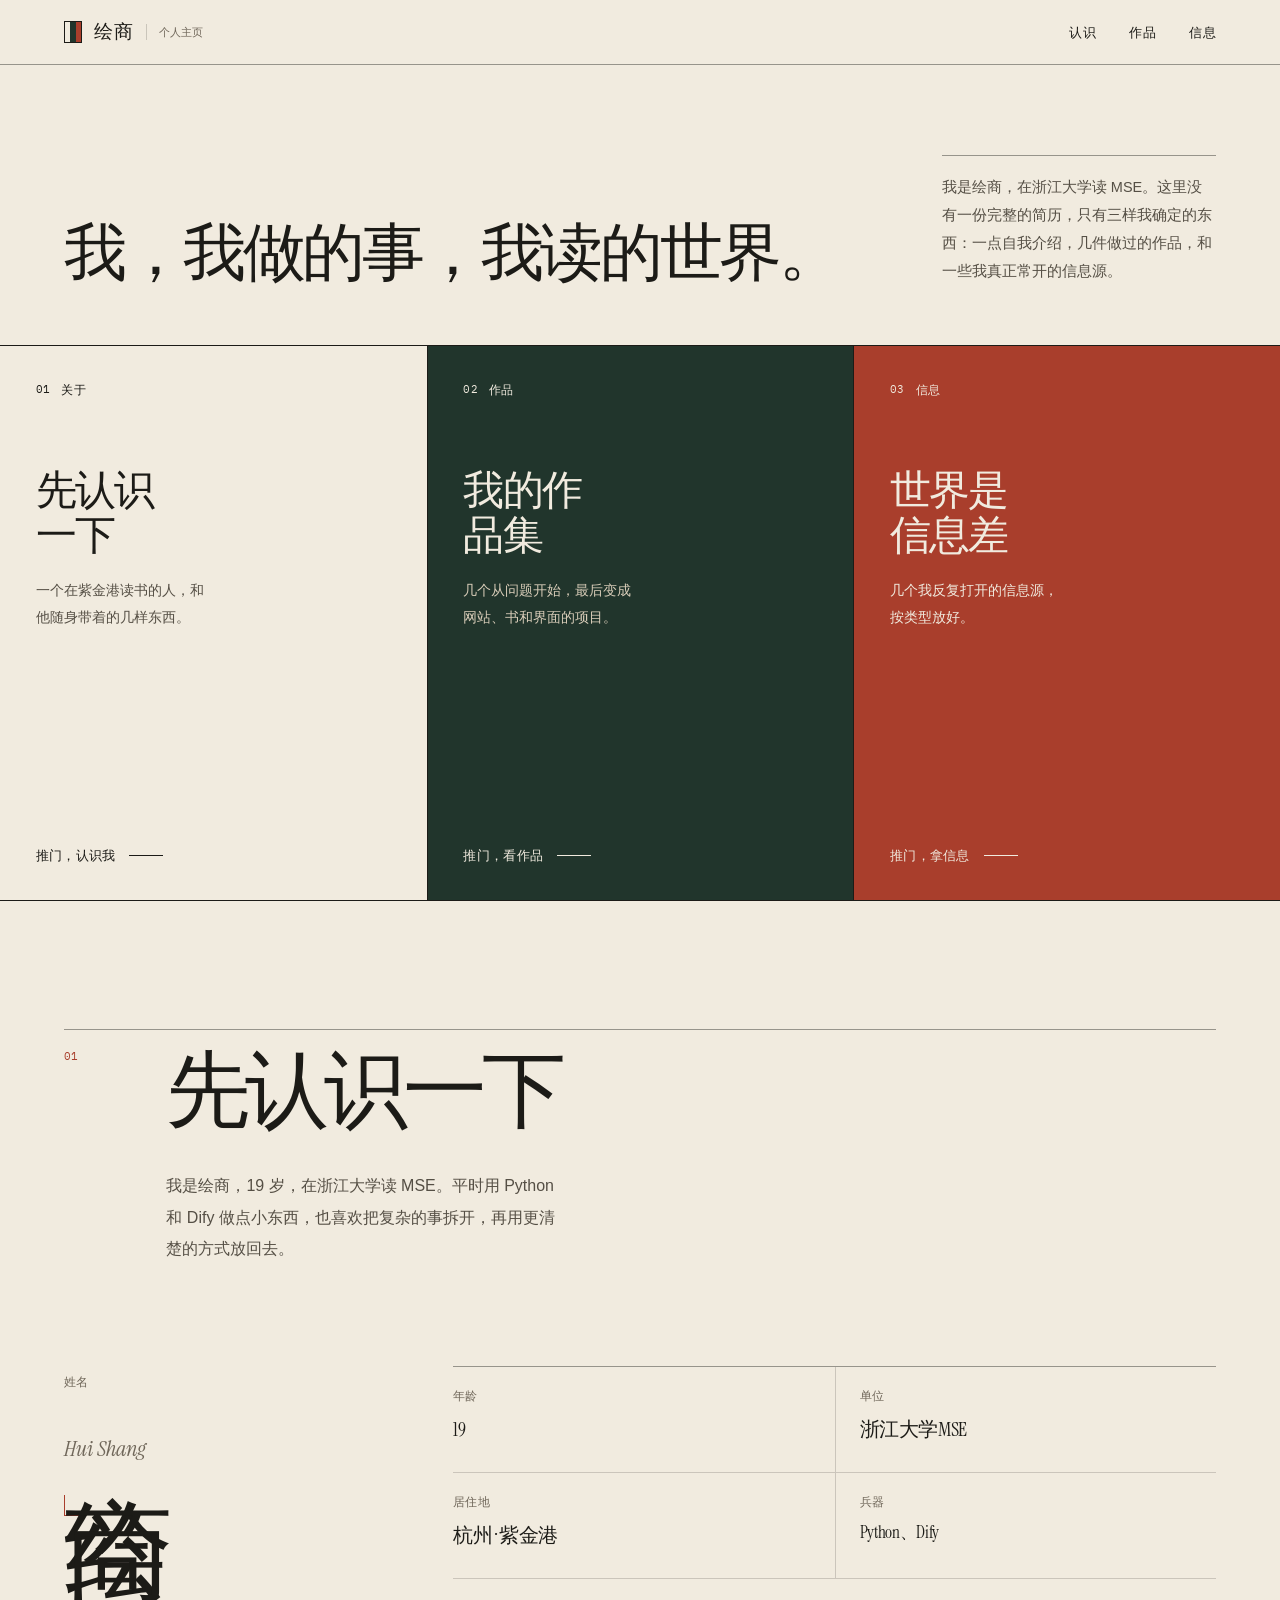
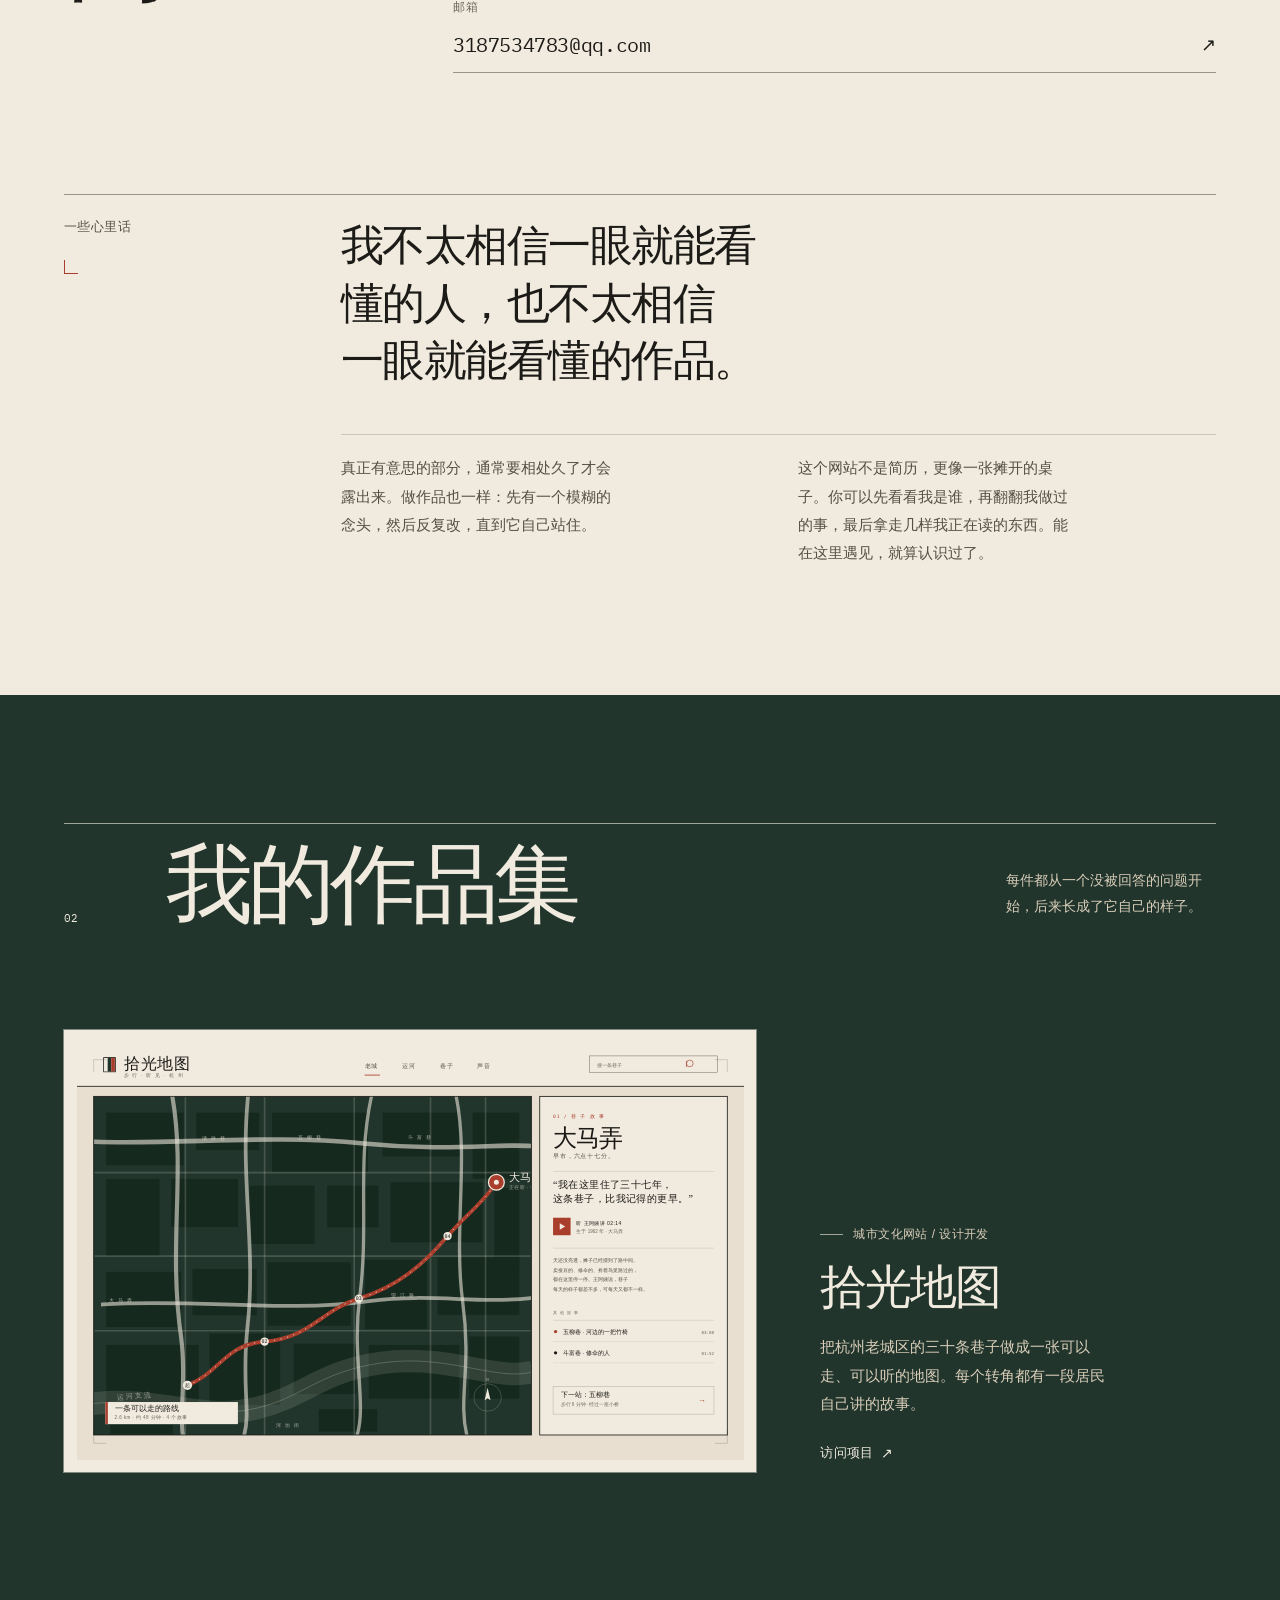
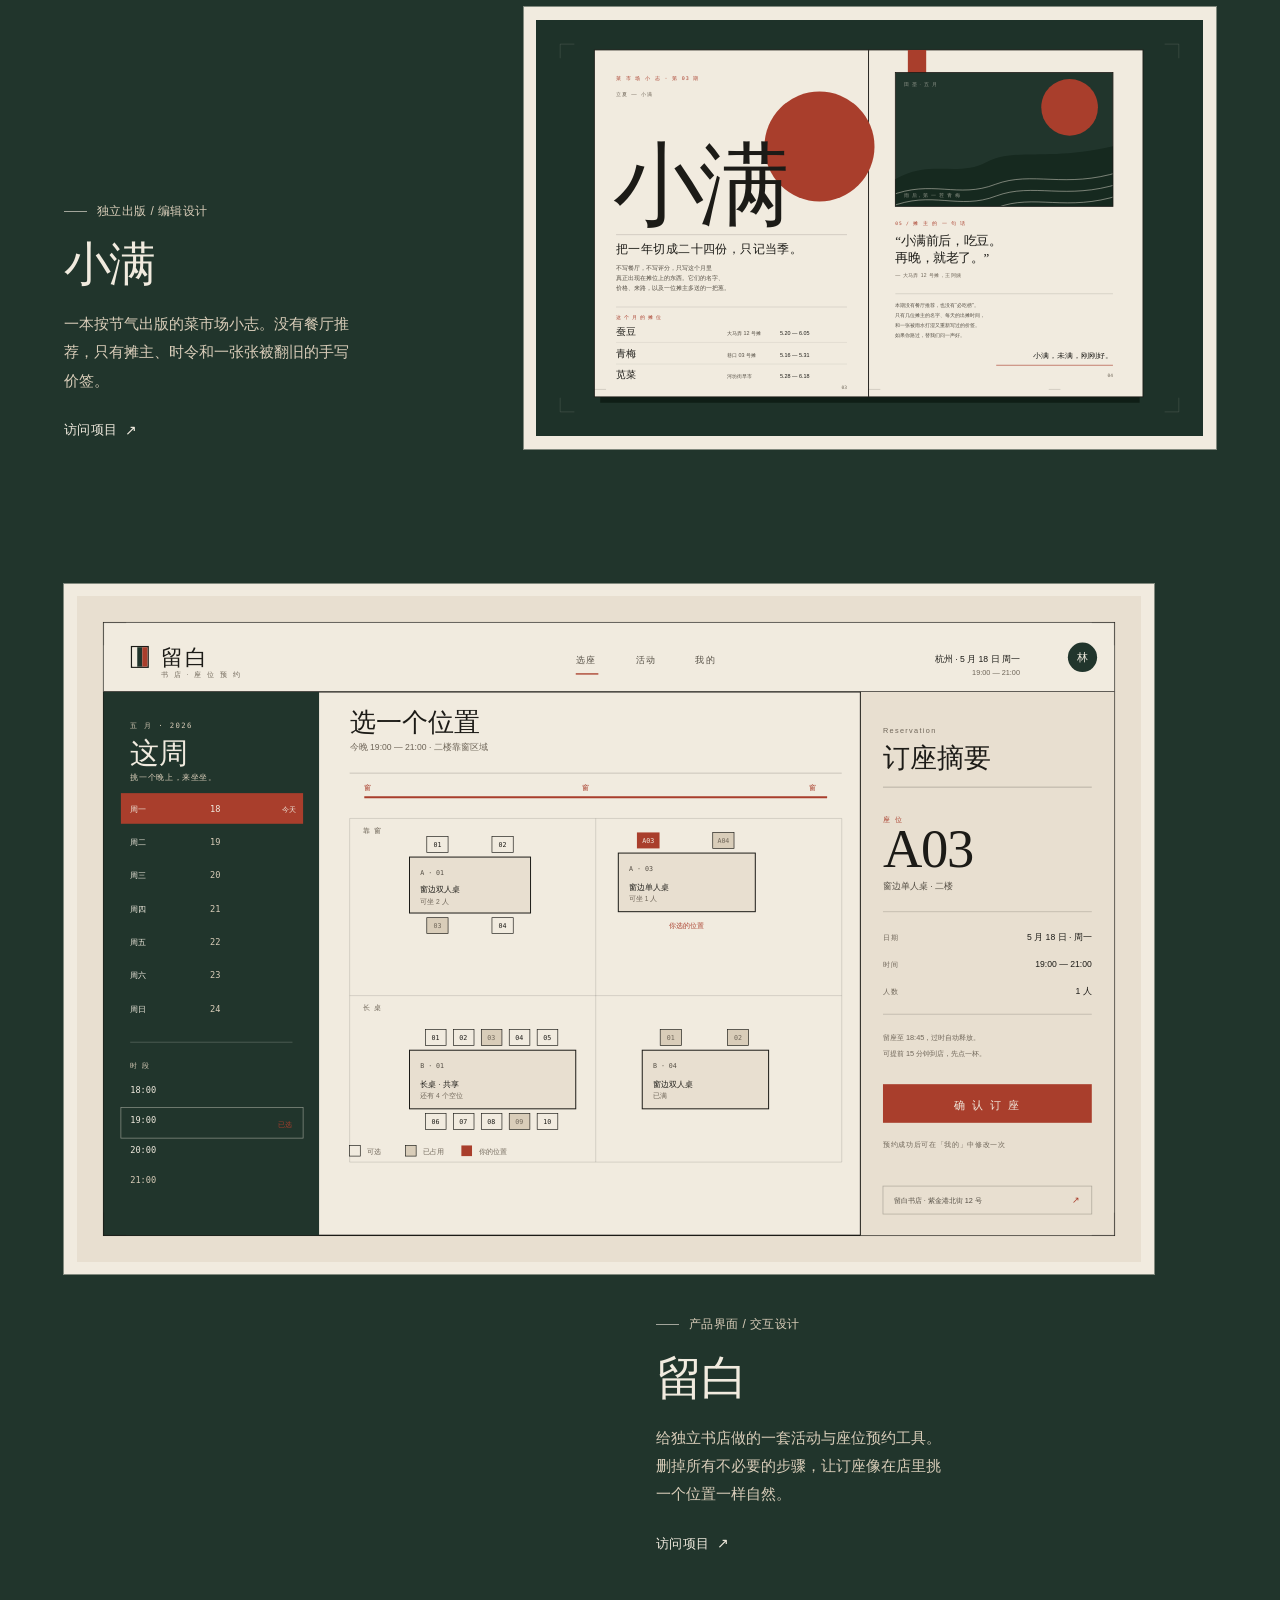
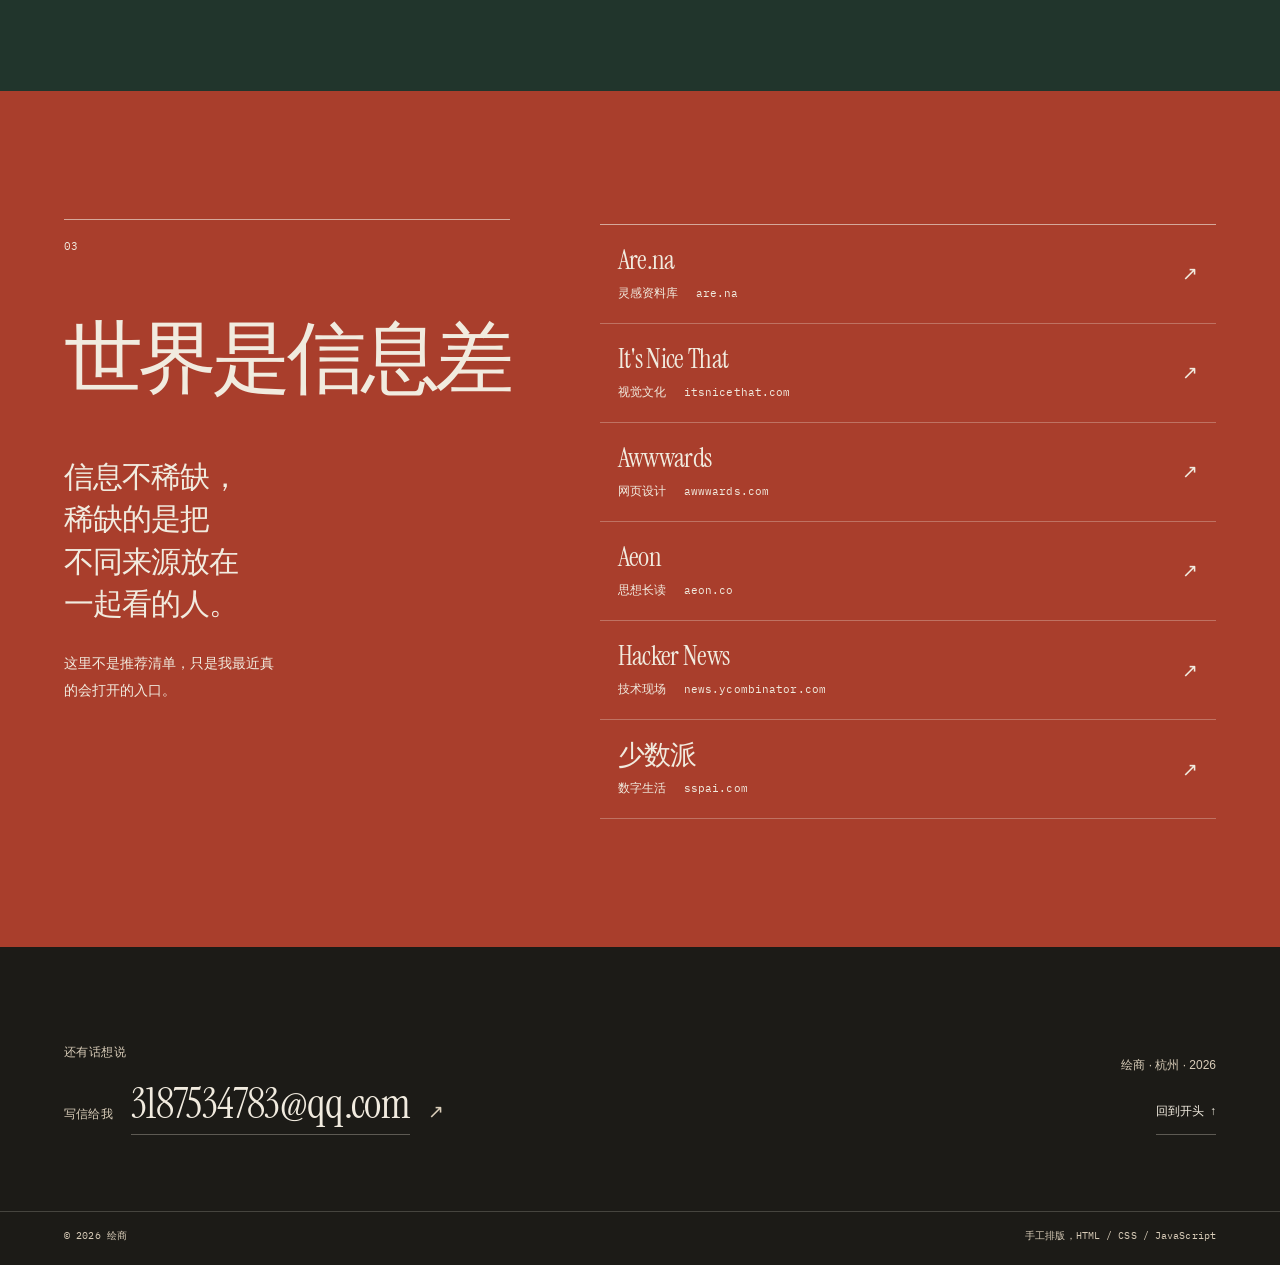
==== commit 3bd134cf: "Fix GitHub Pages webfont path and cache bust assets" ====
--- a/index.html
+++ b/index.html
@@ -11,9 +11,9 @@
   <meta property="og:type" content="website">
 
   <link rel="icon" type="image/svg+xml" href="assets/favicon.svg">
-  <link rel="stylesheet" href="../assets/fonts.css">
-  <link rel="stylesheet" href="assets/styles.css">
-  <script src="assets/app.js" defer></script>
+  <link rel="stylesheet" href="assets/fonts.css">
+  <link rel="stylesheet" href="assets/styles.css?v=20261110-2">
+  <script src="assets/app.js?v=20261110-2" defer></script>
 </head>
 <body>
   <!--
--- a/assets/fonts.css
+++ b/assets/fonts.css
@@ -0,0 +1,28 @@
+/* ============================================================
+   字体（base64 内嵌，保证双击 index.html 也能正确显示）
+   原始字体文件与许可证见 assets/fonts/
+   ============================================================ */
+
+@font-face {
+  font-family: "Instrument Serif";
+  src: url("[data-uri]") format("woff2");
+  font-weight: 400;
+  font-style: normal;
+  font-display: swap;
+}
+
+@font-face {
+  font-family: "Instrument Serif";
+  src: url("[data-uri]") format("woff2");
+  font-weight: 400;
+  font-style: italic;
+  font-display: swap;
+}
+
+@font-face {
+  font-family: "IBM Plex Mono";
+  src: url("[data-uri]") format("woff2");
+  font-weight: 400;
+  font-style: normal;
+  font-display: swap;
+}
